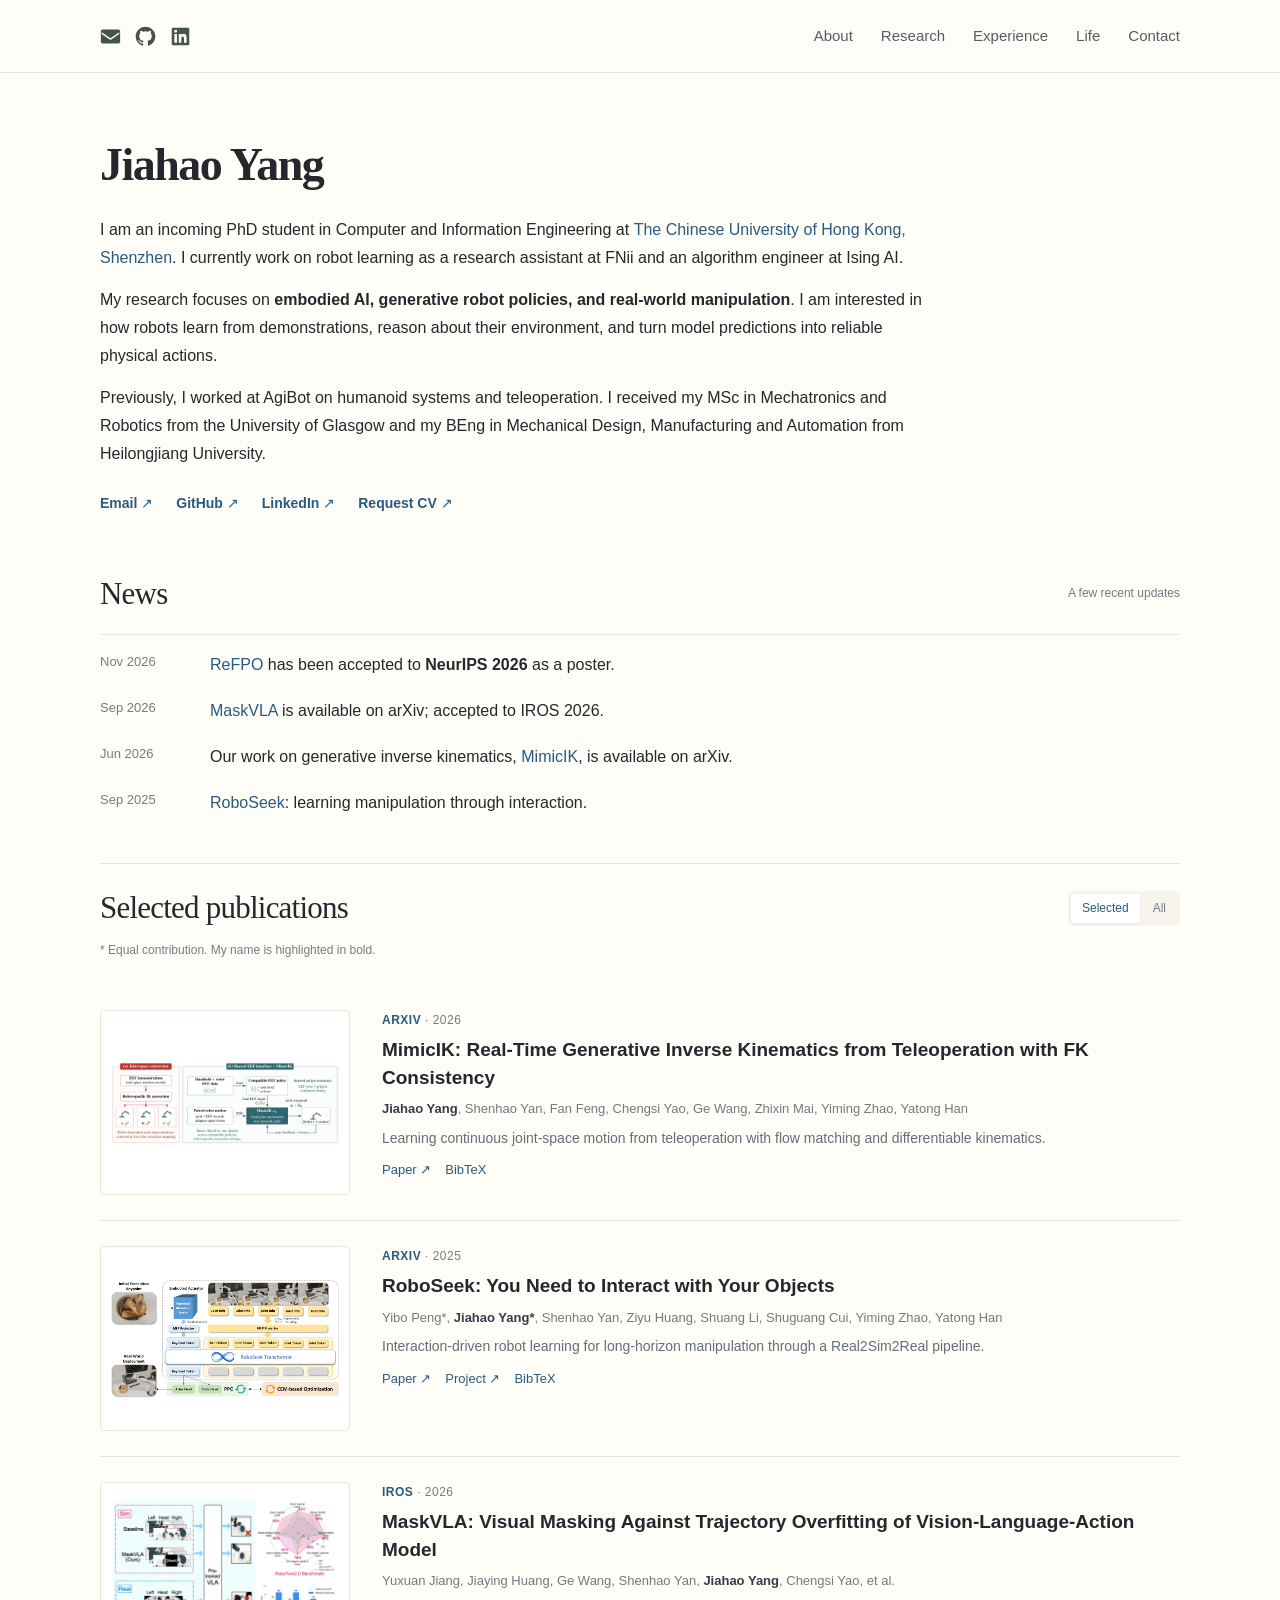
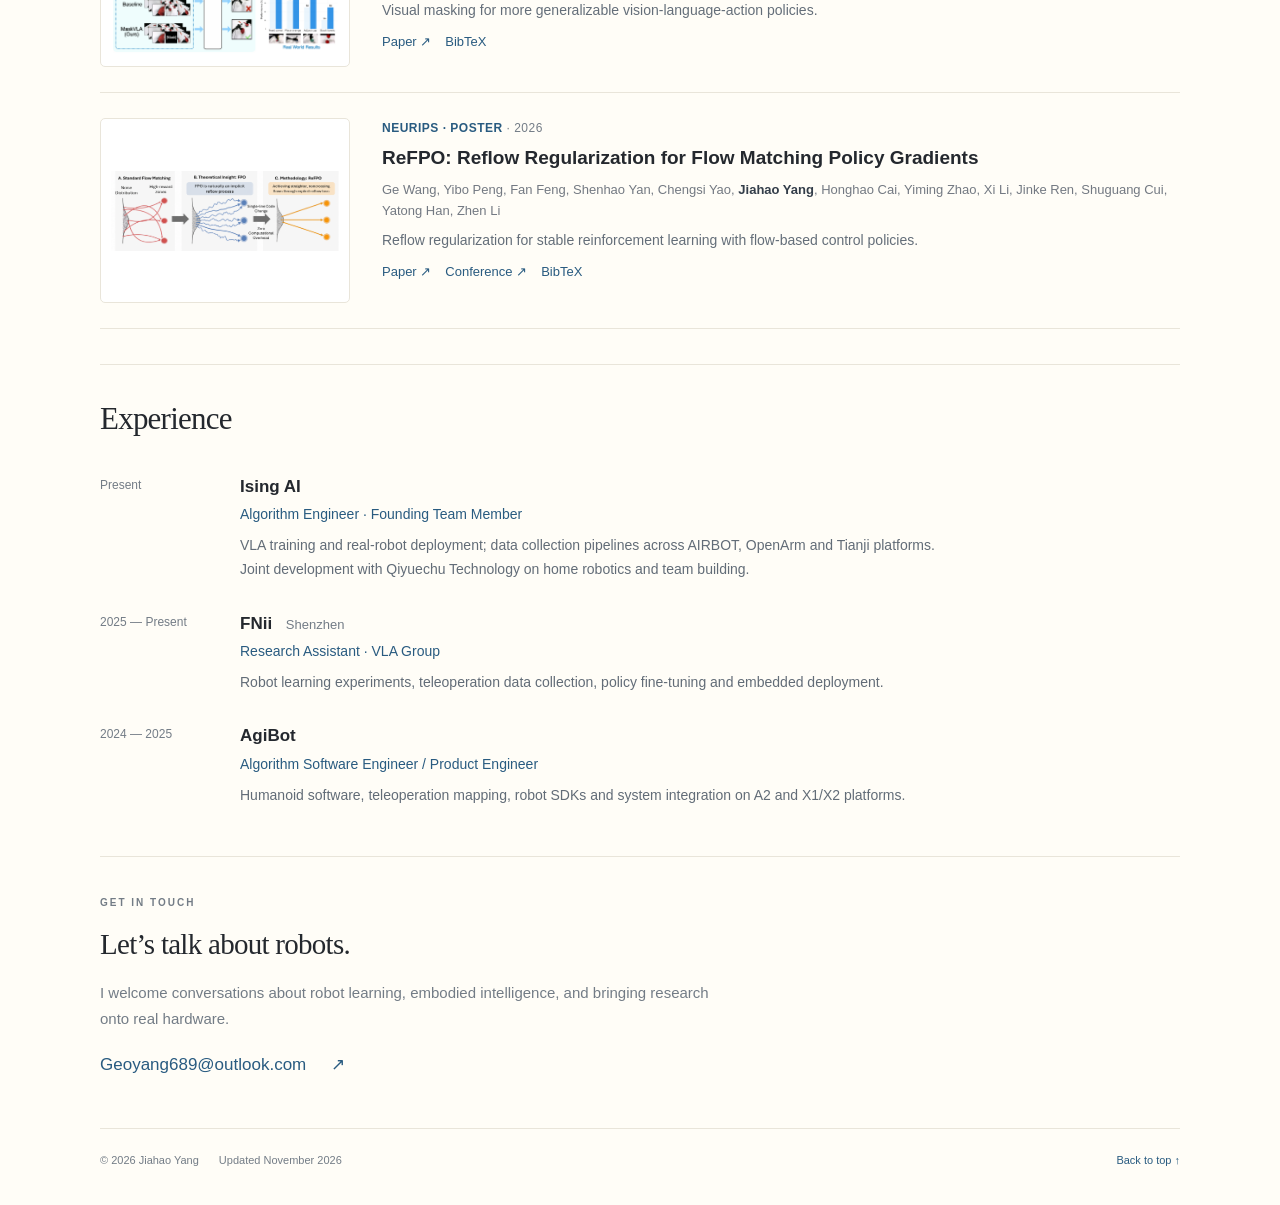
==== index.html @ 6543bcc8 "Use RiverBank brand mark as site favicon" ====
<!doctype html>
<html lang="en"><head><meta charset="utf-8"><meta name="viewport" content="width=device-width, initial-scale=1"><meta name="description" content="Jiahao Yang — robot learning, embodied AI, and real-world manipulation. Research, publications and engineering experience."><meta name="theme-color" content="#ffffff"><meta property="og:title" content="Jiahao Yang | Robot Learning & Embodied AI"><meta property="og:description" content="Research and engineering at the intersection of robot learning, embodied AI and real-world manipulation."><meta property="og:type" content="website"><meta property="og:url" content="https://redamancy918.github.io/"><title>Jiahao Yang | Robot Learning & Embodied AI</title><link rel="icon" href="assets/favicon.svg?v=riverbank" type="image/svg+xml"><link rel="stylesheet" href="style.css"><script src="site.js" defer></script></head>
<body data-style="classic"><a class="skip-link" href="#about">Skip to content</a>
<header class="topbar"><div class="topbar-inner"><div class="social-icons" aria-label="Social links"><a href="mailto:Geoyang689@outlook.com" aria-label="Email" title="Email"><svg viewBox="0 0 24 24" aria-hidden="true"><path d="M3 4h18a2 2 0 0 1 2 2v12a2 2 0 0 1-2 2H3a2 2 0 0 1-2-2V6a2 2 0 0 1 2-2zm9 10L2 7v2l10 7 10-7V7z"/></svg></a><a href="https://github.com/RedAmancy918" target="_blank" rel="noopener noreferrer" aria-label="GitHub" title="GitHub"><svg viewBox="0 0 24 24" aria-hidden="true"><path d="M12 .8a11.2 11.2 0 0 0-3.54 21.83c.56.1.77-.24.77-.54v-2.09c-3.13.68-3.79-1.33-3.79-1.33-.51-1.3-1.25-1.65-1.25-1.65-1.02-.7.08-.69.08-.69 1.13.08 1.73 1.16 1.73 1.16 1 1.72 2.63 1.22 3.27.93.1-.73.4-1.22.71-1.5-2.5-.28-5.12-1.25-5.12-5.57 0-1.23.44-2.24 1.16-3.03-.12-.28-.5-1.43.11-2.99 0 0 .95-.3 3.08 1.16a10.7 10.7 0 0 1 5.6 0c2.14-1.45 3.08-1.16 3.08-1.16.61 1.56.23 2.71.11 2.99.73.79 1.16 1.8 1.16 3.03 0 4.33-2.62 5.28-5.13 5.56.4.35.76 1.03.76 2.08v3.1c0 .3.2.65.77.54A11.2 11.2 0 0 0 12 .8z"/></svg></a><a href="https://www.linkedin.com/in/jiahao-yang-7270361b2/" target="_blank" rel="noopener noreferrer" aria-label="LinkedIn" title="LinkedIn"><svg viewBox="0 0 24 24" aria-hidden="true"><path d="M20.45 2H3.55A1.55 1.55 0 0 0 2 3.55v16.9A1.55 1.55 0 0 0 3.55 22h16.9A1.55 1.55 0 0 0 22 20.45V3.55A1.55 1.55 0 0 0 20.45 2zM8 19H5V9h3zM6.5 7.7A1.7 1.7 0 1 1 6.5 4.3a1.7 1.7 0 0 1 0 3.4zM19 19h-3v-5.1c0-1.5-.6-2-1.4-2-1.1 0-1.6.8-1.6 2V19h-3V9h2.9v1.4c.5-.9 1.4-1.6 2.8-1.6 2.2 0 3.3 1.4 3.3 4.1z"/></svg></a></div><nav aria-label="Main navigation"><a href="#about" data-i18n="about">About</a><a href="#publications" data-i18n="research">Research</a><a href="#experience" data-i18n="experience">Experience</a><a href="life.html" data-i18n="life">Life</a><a href="#contact" data-i18n="contact">Contact</a></nav></div></header>
<div class="site-layout"><aside class="identity"><img class="portrait" src="assets/portrait.svg" data-portrait alt=""><h2>Jiahao Yang</h2><p class="identity-role" data-i18n="role">Robot learning & embodied AI</p><div class="identity-links"><a href="mailto:Geoyang689@outlook.com">Email ↗</a><a href="https://github.com/RedAmancy918" target="_blank" rel="noopener noreferrer">GitHub ↗</a></div><p class="identity-location">Shenzhen, China</p></aside>
<main id="content">
<section id="about" class="hero"><div class="hero-copy"><p class="eyebrow" data-i18n="eyebrow">ROBOT LEARNING · EMBODIED AI</p><h1>Jiahao Yang</h1><h2 class="studio-title" data-i18n="studioTitle">Robot learning,<br>from data to deployment.</h2><div class="bio"><p data-i18n="bio1">I am an incoming PhD student in Computer and Information Engineering at <a href="https://www.cuhk.edu.cn/en" target="_blank" rel="noopener noreferrer">The Chinese University of Hong Kong, Shenzhen</a>. I currently work on robot learning as a research assistant at FNii and an algorithm engineer at Ising AI.</p><p data-i18n="bio2">My research focuses on <strong>embodied AI, generative robot policies, and real-world manipulation</strong>. I am interested in how robots learn from demonstrations, reason about their environment, and turn model predictions into reliable physical actions.</p><p data-i18n="bio3">Previously, I worked at AgiBot on humanoid systems and teleoperation. I received my MSc in Mechatronics and Robotics from the University of Glasgow and my BEng in Mechanical Design, Manufacturing and Automation from Heilongjiang University.</p></div><div class="socials"><a href="mailto:Geoyang689@outlook.com">Email ↗</a><a href="https://github.com/RedAmancy918" target="_blank" rel="noopener noreferrer">GitHub ↗</a><a href="https://www.linkedin.com/in/jiahao-yang-7270361b2/" target="_blank" rel="noopener noreferrer">LinkedIn ↗</a><a href="mailto:Geoyang689@outlook.com?subject=CV%20request" data-i18n="cv">Request CV ↗</a></div></div><div class="hero-visual"><img class="portrait" src="assets/portrait.svg" data-portrait alt=""><div class="robot-visual"><img src="assets/robot-platform.png" alt="Robot arm used in MimicIK research"><p>MimicIK <span>Real-world robot learning</span></p></div></div></section>
<section class="news-section" aria-labelledby="news-title"><div class="section-heading"><h2 id="news-title" data-i18n="news">News</h2><span class="section-note" data-i18n="latest">A few recent updates</span></div><ol class="news-list"><li><time datetime="2026-11-06">Nov 2026</time><span><a href="https://neurips.cc/virtual/2026/poster/152804" target="_blank" rel="noopener noreferrer">ReFPO</a> has been accepted to <strong>NeurIPS 2026</strong> as a poster.</span></li><li><time datetime="2026-09">Sep 2026</time><span data-i18n="news1"><a href="https://arxiv.org/abs/2609.23565" target="_blank" rel="noopener noreferrer">MaskVLA</a> is available on arXiv; accepted to IROS 2026.</span></li><li><time datetime="2026-06">Jun 2026</time><span data-i18n="news2">Our work on generative inverse kinematics, <a href="https://arxiv.org/abs/2606.15148" target="_blank" rel="noopener noreferrer">MimicIK</a>, is available on arXiv.</span></li><li><time datetime="2025-09">Sep 2025</time><span data-i18n="news3"><a href="https://russderrick.github.io/Roboseek/" target="_blank" rel="noopener noreferrer">RoboSeek</a>: learning manipulation through interaction.</span></li></ol></section>
<section id="publications"><div class="section-heading"><div><p class="eyebrow" data-i18n="researchLabel">RESEARCH</p><h2 data-i18n="publications">Selected publications</h2></div><div class="publication-filter" role="group" aria-label="Publication filter"><button type="button" data-filter="selected" aria-pressed="true" data-i18n="selected">Selected</button><button type="button" data-filter="all" aria-pressed="false" data-i18n="all">All</button></div></div><p class="contribution-note" data-i18n="contribution">* Equal contribution. My name is highlighted in bold.</p><div class="papers"><article class="paper" data-selected="true" >
 <div class="paper-media"><img src="assets/mimicik.png" alt="mimicik research overview" loading="lazy"></div><div class="paper-body"><p class="venue">arXiv <span>· 2026</span></p><h3><a href="https://arxiv.org/abs/2606.15148" target="_blank" rel="noopener noreferrer">MimicIK: Real-Time Generative Inverse Kinematics from Teleoperation with FK Consistency</a></h3><p class="authors"><strong>Jiahao Yang</strong>, Shenhao Yan, Fan Feng, Chengsi Yao, Ge Wang, Zhixin Mai, Yiming Zhao, Yatong Han</p><p class="paper-summary">Learning continuous joint-space motion from teleoperation with flow matching and differentiable kinematics.</p><div class="paper-links"><a href="https://arxiv.org/abs/2606.15148" target="_blank" rel="noopener noreferrer" data-i18n="paper">Paper ↗</a><button type="button" data-bib="mimicik">BibTeX</button></div></div></article><article class="paper" data-selected="true" >
 <div class="paper-media"><img src="assets/roboseek.jpg" alt="roboseek research overview" loading="lazy"></div><div class="paper-body"><p class="venue">arXiv <span>· 2025</span></p><h3><a href="https://arxiv.org/abs/2509.17783" target="_blank" rel="noopener noreferrer">RoboSeek: You Need to Interact with Your Objects</a></h3><p class="authors">Yibo Peng*, <strong>Jiahao Yang*</strong>, Shenhao Yan, Ziyu Huang, Shuang Li, Shuguang Cui, Yiming Zhao, Yatong Han</p><p class="paper-summary">Interaction-driven robot learning for long-horizon manipulation through a Real2Sim2Real pipeline.</p><div class="paper-links"><a href="https://arxiv.org/abs/2509.17783" target="_blank" rel="noopener noreferrer" data-i18n="paper">Paper ↗</a><a href="https://russderrick.github.io/Roboseek/" target="_blank" rel="noopener noreferrer" data-i18n="project">Project ↗</a><button type="button" data-bib="roboseek">BibTeX</button></div></div></article><article class="paper" data-selected="true" >
 <div class="paper-media"><img src="assets/maskvla.png" alt="maskvla research overview" loading="lazy"></div><div class="paper-body"><p class="venue">IROS <span>· 2026</span></p><h3><a href="https://arxiv.org/abs/2609.23565" target="_blank" rel="noopener noreferrer">MaskVLA: Visual Masking Against Trajectory Overfitting of Vision-Language-Action Model</a></h3><p class="authors">Yuxuan Jiang, Jiaying Huang, Ge Wang, Shenhao Yan, <strong>Jiahao Yang</strong>, Chengsi Yao, et al.</p><p class="paper-summary">Visual masking for more generalizable vision-language-action policies.</p><div class="paper-links"><a href="https://arxiv.org/abs/2609.23565" target="_blank" rel="noopener noreferrer" data-i18n="paper">Paper ↗</a><button type="button" data-bib="maskvla">BibTeX</button></div></div></article><article class="paper" data-selected="true" >
 <div class="paper-media"><img src="assets/refpo.png" alt="refpo research overview" loading="lazy"></div><div class="paper-body"><p class="venue">NeurIPS · Poster <span>· 2026</span></p><h3><a href="https://arxiv.org/abs/2606.21086" target="_blank" rel="noopener noreferrer">ReFPO: Reflow Regularization for Flow Matching Policy Gradients</a></h3><p class="authors">Ge Wang, Yibo Peng, Fan Feng, Shenhao Yan, Chengsi Yao, <strong>Jiahao Yang</strong>, Honghao Cai, Yiming Zhao, Xi Li, Jinke Ren, Shuguang Cui, Yatong Han, Zhen Li</p><p class="paper-summary">Reflow regularization for stable reinforcement learning with flow-based control policies.</p><div class="paper-links"><a href="https://arxiv.org/abs/2606.21086" target="_blank" rel="noopener noreferrer" data-i18n="paper">Paper ↗</a><a href="https://neurips.cc/virtual/2026/poster/152804" target="_blank" rel="noopener noreferrer" data-i18n="conference">Conference ↗</a><button type="button" data-bib="refpo">BibTeX</button></div></div></article><article class="paper" data-selected="false" hidden>
 <div class="paper-media paper-type"><span>ASYNC</span><small>2026</small></div><div class="paper-body"><p class="venue">arXiv <span>· 2026</span></p><h3><a href="https://arxiv.org/abs/2606.15285" target="_blank" rel="noopener noreferrer">Acting While Understanding: Asynchronous Semantic-Action Decoupling for Real-Time Vision-Language-Action Models</a></h3><p class="authors">Shenhao Yan, Ge Wang, Qi Liu, Weilin Meng, <strong>Jiahao Yang</strong>, et al.</p><div class="paper-links"><a href="https://arxiv.org/abs/2606.15285" target="_blank" rel="noopener noreferrer" data-i18n="paper">Paper ↗</a><button type="button" data-bib="async">BibTeX</button></div></div></article><article class="paper" data-selected="false" hidden>
 <div class="paper-media paper-type"><span>ELASTIC</span><small>2026</small></div><div class="paper-body"><p class="venue">arXiv <span>· 2026</span></p><h3><a href="https://arxiv.org/abs/2606.14375" target="_blank" rel="noopener noreferrer">Elastic Queries Reinforcement Learning: Self-Aware Policy Execution for VLA Models</a></h3><p class="authors">Ge Wang, Xinyu Tan, Xiang Li, Man Luo, Chengsi Yao, Shenhao Yan, <strong>Jiahao Yang</strong>, et al.</p><div class="paper-links"><a href="https://arxiv.org/abs/2606.14375" target="_blank" rel="noopener noreferrer" data-i18n="paper">Paper ↗</a><button type="button" data-bib="elastic">BibTeX</button></div></div></article><article class="paper" data-selected="false" hidden>
 <div class="paper-media paper-type"><span>KOOPMAN</span><small>2026</small></div><div class="paper-body"><p class="venue">arXiv <span>· 2026</span></p><h3><a href="https://arxiv.org/abs/2603.13781" target="_blank" rel="noopener noreferrer">KoopmanFlow: Spectrally Decoupled Generative Control Policy via Koopman Structural Bias</a></h3><p class="authors">Chengsi Yao, Ge Wang, Kai Kang, Shenhao Yan, <strong>Jiahao Yang</strong>, et al.</p><div class="paper-links"><a href="https://arxiv.org/abs/2603.13781" target="_blank" rel="noopener noreferrer" data-i18n="paper">Paper ↗</a><button type="button" data-bib="koopman">BibTeX</button></div></div></article><article class="paper" data-selected="false" hidden>
 <div class="paper-media paper-type"><span>SVLL</span><small>2026</small></div><div class="paper-body"><p class="venue">arXiv <span>· 2026</span></p><h3><a href="https://arxiv.org/abs/2603.11563" target="_blank" rel="noopener noreferrer">SVLL: Staged Vision-Language Learning for Physically Grounded Embodied Task Planning</a></h3><p class="authors">Yuyuan Yang, Junkun Hong, Hongrong Wang, Honghao Cai, Xunpeng Ren, Ge Wang, Mingcong Lei, Shenhao Yan, <strong>Jiahao Yang</strong>, et al.</p><div class="paper-links"><a href="https://arxiv.org/abs/2603.11563" target="_blank" rel="noopener noreferrer" data-i18n="paper">Paper ↗</a><button type="button" data-bib="svll">BibTeX</button></div></div></article></div></section>
<section id="experience"><div class="section-heading"><div><p class="eyebrow" data-i18n="experienceLabel">RESEARCH & ENGINEERING</p><h2 data-i18n="experience">Experience</h2></div></div><div class="experience-list"><article><div class="job-time" data-i18n="current">Present</div><div><h3>Ising AI</h3><p class="job-role" data-i18n="isingRole">Algorithm Engineer · Founding Team Member</p><p data-i18n="isingDesc">VLA training and real-robot deployment; data collection pipelines across AIRBOT, OpenArm and Tianji platforms. Joint development with Qiyuechu Technology on home robotics and team building.</p></div></article><article><div class="job-time">2025 — <span data-i18n="present">Present</span></div><div><h3>FNii <span>Shenzhen</span></h3><p class="job-role" data-i18n="fniiRole">Research Assistant · VLA Group</p><p data-i18n="fniiDesc">Robot learning experiments, teleoperation data collection, policy fine-tuning and embedded deployment.</p></div></article><article><div class="job-time">2024 — 2025</div><div><h3>AgiBot</h3><p class="job-role" data-i18n="agibotRole">Algorithm Software Engineer / Product Engineer</p><p data-i18n="agibotDesc">Humanoid software, teleoperation mapping, robot SDKs and system integration on A2 and X1/X2 platforms.</p></div></article></div></section>
<!-- Education temporarily hidden; remove this comment wrapper to restore.
<section id="education"><div class="section-heading"><h2 data-i18n="education">Education</h2></div><div class="education-list"><div><span class="edu-date" data-i18n="incoming">Incoming · Spring intake</span><h3 data-i18n="cuhk">The Chinese University of Hong Kong, Shenzhen</h3><p data-i18n="phd">PhD in Computer and Information Engineering</p></div><div><span class="edu-date">2022 — 2024</span><h3 data-i18n="glasgow">University of Glasgow</h3><p data-i18n="msc">MSc in Mechatronics and Robotics</p></div><div><span class="edu-date">2016 — 2020</span><h3 data-i18n="hlju">Heilongjiang University</h3><p data-i18n="beng">BEng in Mechanical Design, Manufacturing and Automation</p></div></div></section>
-->
<section id="contact" class="contact-section"><p class="eyebrow" data-i18n="getInTouch">GET IN TOUCH</p><h2 data-i18n="contactTitle">Let’s talk about robots.</h2><p data-i18n="contactText">I welcome conversations about robot learning, embodied intelligence, and bringing research onto real hardware.</p><a class="email-link" href="mailto:Geoyang689@outlook.com">Geoyang689@outlook.com <span aria-hidden="true">↗</span></a></section>
<footer><span>© 2026 Jiahao Yang</span><span data-i18n="updated">Updated November 2026</span><a href="#about" data-i18n="backTop">Back to top ↑</a></footer></main></div>
<dialog id="bib-dialog" aria-labelledby="bib-title"><div class="dialog-head"><h2 id="bib-title">BibTeX</h2><button type="button" id="close-bib" aria-label="Close citation">×</button></div><pre id="bib-content" tabindex="0"></pre><div class="dialog-footer"><span id="copy-status" aria-live="polite"></span><button type="button" id="copy-bib" data-i18n="copy">Copy citation</button></div></dialog>
</body></html>
---- style.css ----
:root{--ink:#24282e;--muted:#737c86;--accent:#295b80;--line:#e6e9ec;--surface:#f6f8fa;--body:#fff;--max:1000px}*{box-sizing:border-box}html{scroll-behavior:smooth;scroll-padding-top:90px}body{margin:0;color:var(--ink);background:var(--body);font-family:-apple-system,BlinkMacSystemFont,"Segoe UI",Arial,"PingFang SC","Microsoft YaHei",sans-serif;font-size:15px;line-height:1.75}a{color:var(--accent);text-decoration:none}a:hover{text-decoration:underline;text-underline-offset:4px}a:focus-visible,button:focus-visible{outline:3px solid #8badc7;outline-offset:5px}button{font:inherit;cursor:pointer}img{display:block;max-width:100%}strong{font-weight:650}h1,h2,h3,p{margin:0}h1,h2{font-family:Georgia,"Times New Roman","Songti SC",serif;font-weight:500;letter-spacing:-.025em}h3{font-size:17px;line-height:1.45;font-weight:620}section{scroll-margin-top:85px}.skip-link{position:absolute;top:-60px;left:15px;background:#fff;padding:10px;z-index:10}.skip-link:focus{top:10px}.topbar{border-bottom:1px solid var(--line);background:rgba(255,255,255,.97);position:sticky;top:0;z-index:5}.topbar-inner{max-width:var(--max);margin:auto;min-height:72px;display:flex;align-items:center;gap:28px}.wordmark{font-family:Georgia,serif;font-size:24px;color:var(--ink);letter-spacing:-1px}.wordmark span{font-family:inherit;font-size:14px;letter-spacing:0;margin-left:15px;color:var(--muted)}nav{display:flex;gap:28px;margin-left:auto;font-size:14px}nav a{color:#545d67}.language{color:var(--ink);background:none;border:1px solid var(--line);border-radius:5px;padding:4px 9px;font-size:12px;min-width:42px}.site-layout{max-width:var(--max);margin:auto}.identity{display:none}main{min-width:0}.hero{display:grid;grid-template-columns:1fr 190px;gap:60px;align-items:center;padding:64px 0 44px}.hero-copy>.eyebrow{display:none}.eyebrow{font-family:inherit;font-size:10px;font-weight:650;letter-spacing:2px;color:var(--muted);line-height:1.6;margin-bottom:8px}h1{font-size:44px;line-height:1.2;margin-bottom:24px;font-weight:650;letter-spacing:-1.5px}.nickname{font-size:.72em;color:#697482;font-weight:400}.chinese-name{display:block;font-family:inherit;font-size:18px;color:var(--muted);letter-spacing:3px;margin-top:8px;font-weight:400}.bio p{margin-top:14px}.bio p:first-child{margin-top:0}.bio a{font-weight:500}.portrait{width:190px;aspect-ratio:4/5;object-fit:cover;object-position:50% 32%;border-radius:8px;background:var(--surface)}.hero-visual{align-self:start;margin-top:78px}.robot-visual,.studio-title{display:none}.socials{display:flex;gap:23px;margin-top:23px;font-size:13px;font-weight:550;flex-wrap:wrap}.section-heading{display:flex;align-items:center;justify-content:space-between;margin-bottom:20px;gap:16px}.section-heading h2{font-size:29px;line-height:1.3}.section-heading .eyebrow{display:none}.section-note{font-size:12px;color:var(--muted)}.news-section{padding:14px 0 37px}.news-list{padding:0;margin:0;list-style:none;border-top:1px solid var(--line)}.news-list li{display:grid;grid-template-columns:95px 1fr;gap:15px;padding:9px 0}.news-list li:first-child{padding-top:16px}.news-list time{color:var(--muted);font-size:13px;font-variant-numeric:tabular-nums}#publications{padding:24px 0 35px;border-top:1px solid var(--line)}.publication-filter{display:flex;gap:2px;padding:3px;background:var(--surface);border-radius:5px;flex-shrink:0}.publication-filter button{border:0;background:transparent;color:var(--muted);font-size:12px;padding:4px 11px;border-radius:3px}.publication-filter button[aria-pressed=true]{background:white;color:var(--accent);box-shadow:0 1px 4px #0000000d}.contribution-note{color:var(--muted);font-size:12px;margin-top:-8px;margin-bottom:24px}.paper{display:grid;grid-template-columns:185px 1fr;gap:27px;padding:21px 0;border-bottom:1px solid var(--line)}.paper:first-child{padding-top:0}.paper:last-child{border-bottom:0}.paper-media{height:135px;background:var(--surface);border:1px solid #f0f1f3;display:flex;align-items:center;justify-content:center;border-radius:5px;padding:8px;overflow:hidden}.paper-media img{width:100%;height:100%;object-fit:contain}.paper-type{flex-direction:column;font-family:Georgia,serif;color:var(--muted);gap:8px}.paper-type span{font-size:23px}.paper-type small{font:12px inherit}.venue{font-size:11px;font-weight:700;letter-spacing:.5px;text-transform:uppercase;color:var(--accent);margin-bottom:5px}.venue span{font-weight:400;color:var(--muted)}.paper h3 a{color:var(--ink)}.authors{color:#737982;font-size:12px;line-height:1.65;margin-top:7px}.authors strong{color:#333d49}.paper-summary{font-size:13px;line-height:1.6;color:#646e79;margin-top:7px}.paper-links{display:flex;gap:14px;margin-top:10px;font-size:12px;align-items:center}.paper-links button{border:0;background:none;color:var(--accent);padding:0;font-size:12px}.paper-links button:hover{text-decoration:underline}.paper[hidden]{display:none!important}#experience,#education{padding:34px 0;border-top:1px solid var(--line)}.experience-list article{display:grid;grid-template-columns:120px 1fr;gap:20px;padding:15px 0}.job-time,.edu-date{color:var(--muted);font-size:12px}.experience-list h3 span{color:var(--muted);font-weight:400;font-size:13px;margin-left:9px}.job-role{color:var(--accent);font-size:13px;margin:3px 0 6px}.experience-list article div>p:last-child{font-size:13px;color:#626c77;max-width:700px}.education-list{display:grid;gap:20px}.education-list h3{font-size:15px;font-weight:550}.education-list p{color:var(--muted);font-size:13px}.edu-date{float:right;margin-left:20px}.contact-section{padding:38px 0 48px;border-top:1px solid var(--line)}.contact-section h2{font-size:29px;margin-bottom:10px}.contact-section p:not(.eyebrow){color:var(--muted);font-size:14px;max-width:640px}.email-link{display:inline-block;margin-top:18px;font-size:17px}.email-link span{margin-left:20px}footer{padding:22px 0 35px;border-top:1px solid var(--line);font-size:11px;color:var(--muted);display:flex;gap:20px}footer a{margin-left:auto}dialog{border:1px solid var(--line);border-radius:12px;padding:25px;width:min(650px,calc(100vw - 30px));box-shadow:0 24px 80px #0003;color:var(--ink)}dialog::backdrop{background:#18293a77;backdrop-filter:blur(3px)}.dialog-head{display:flex;align-items:center;justify-content:space-between}.dialog-head h2{font-size:24px}.dialog-head button{background:none;border:0;font-size:27px;color:var(--muted)}pre{font:12px/1.7 ui-monospace,SFMono-Regular,Consolas,monospace;white-space:pre-wrap;overflow-wrap:anywhere;background:var(--surface);padding:18px;border-radius:6px;max-height:55vh;overflow:auto}.dialog-footer{display:flex;align-items:center;justify-content:space-between;gap:15px;font-size:12px}.dialog-footer button{background:var(--accent);color:white;border:0;padding:8px 14px;border-radius:5px}
/* B: a project-forward research studio. */
body[data-style=studio]{--accent:#ad4f34;--ink:#292822;--muted:#85827a;--line:#e3e1da;--surface:#f3f2ec;--body:#fcfbf7;--max:1120px}.studio-title{font-family:Georgia,serif}body[data-style=studio] .topbar{background:rgba(252,251,247,.96)}body[data-style=studio] .wordmark{font-family:inherit;font-weight:750;font-size:22px}body[data-style=studio] .hero{grid-template-columns:1.08fr .92fr;gap:45px;padding:76px 0 60px}body[data-style=studio] .hero-copy>.eyebrow{display:block;color:var(--accent);letter-spacing:2px}body[data-style=studio] h1{font-family:inherit;font-size:18px;font-weight:600;line-height:1.5;letter-spacing:0;margin:0 0 18px}body[data-style=studio] .chinese-name{display:inline;font-family:inherit;font-size:14px;font-weight:400;letter-spacing:0;margin-left:12px}body[data-style=studio] .nickname{font-size:1em}body[data-style=studio] .studio-title{display:block;font-size:50px;line-height:1.1;letter-spacing:-2px;margin-bottom:26px}body[data-style=studio] .bio{font-size:14px}body[data-style=studio] .hero-visual{margin:25px 0 0;align-self:center}body[data-style=studio] .hero-visual>.portrait{display:none}body[data-style=studio] .robot-visual{display:block}body[data-style=studio] .robot-visual>img{width:100%;mix-blend-mode:multiply}body[data-style=studio] .robot-visual>p{padding:18px 0;border-top:1px solid var(--line);font-size:13px;font-weight:650}body[data-style=studio] .robot-visual span{color:var(--muted);font-size:11px;font-weight:400;float:right}body[data-style=studio] .section-heading .eyebrow{display:block}body[data-style=studio] .section-heading h2{font-size:35px}body[data-style=studio] .news-section{padding:22px 0 45px}body[data-style=studio] .papers{display:grid;grid-template-columns:1fr 1fr;gap:32px}body[data-style=studio] .paper{display:block;border:0;padding:0 0 12px}body[data-style=studio] .paper-media{height:200px;padding:18px;border:0;border-radius:0;margin-bottom:20px;background:white}body[data-style=studio] .paper h3{font-size:19px}body[data-style=studio] .paper-summary{font-size:14px}body[data-style=studio] #publications{padding-bottom:55px}body[data-style=studio] .contact-section h2{font-size:42px}body[data-style=studio] .contact-section{padding:48px 0}body[data-style=studio] .socials{gap:22px}body[data-style=studio] .education-list{grid-template-columns:repeat(3,1fr);gap:25px}body[data-style=studio] .edu-date{float:none;display:block;margin:0 0 9px}
/* C: a compact academic sidebar. */
body[data-style=sidebar]{--accent:#386d9c;--max:1100px;--body:#fdfdfd}body[data-style=sidebar] .site-layout{display:grid;grid-template-columns:215px minmax(0,1fr);gap:70px}body[data-style=sidebar] .identity{display:block;position:sticky;top:115px;align-self:start;padding-top:45px}body[data-style=sidebar] .identity>.portrait{width:146px;height:146px;border-radius:50%;object-position:50% 23%;margin-bottom:24px}body[data-style=sidebar] .identity h2{font:650 26px/1.3 Georgia,serif}body[data-style=sidebar] .identity>p{font-size:13px;color:var(--muted);margin-top:7px}body[data-style=sidebar] .identity .identity-role{margin-top:17px;max-width:180px}body[data-style=sidebar] .identity-links{display:flex;gap:18px;margin-top:20px;font-size:12px}body[data-style=sidebar] .identity-location{margin-top:20px;font-size:11px}body[data-style=sidebar] .hero{display:block;padding-top:48px;padding-bottom:31px}body[data-style=sidebar] .hero-visual,body[data-style=sidebar] .socials{display:none}body[data-style=sidebar] h1{font-size:34px}body[data-style=sidebar] .chinese-name{display:none}body[data-style=sidebar] .paper{grid-template-columns:145px 1fr;gap:22px}body[data-style=sidebar] .paper-media{height:118px}body[data-style=sidebar] .section-heading h2{font-family:inherit;font-weight:600;font-size:23px;letter-spacing:-.5px}body[data-style=sidebar] .paper h3{font-size:16px}body[data-style=sidebar] .section-note{display:none}body[data-style=sidebar] .experience-list article{grid-template-columns:98px 1fr;gap:15px}
@media(min-width:1500px){body[data-style=studio]{--max:1200px}}
@media(max-width:1200px){.topbar-inner,.site-layout{margin-left:32px;margin-right:32px}body[data-style=sidebar] .site-layout{gap:40px}}
@media(max-width:800px){.topbar-inner,.site-layout{margin-left:24px;margin-right:24px}.hero{gap:28px;grid-template-columns:1fr 150px;padding-top:40px}.portrait{width:150px}.hero-visual{margin-top:75px}.bio{font-size:14px}.wordmark span{display:none}nav{gap:20px}h1{font-size:36px}.paper{grid-template-columns:155px 1fr;gap:20px}.paper-media{height:125px}body[data-style=studio] .hero{gap:24px;padding-top:45px}body[data-style=studio] .studio-title{font-size:38px}body[data-style=sidebar] .site-layout{grid-template-columns:165px minmax(0,1fr);gap:28px}body[data-style=sidebar] .identity>.portrait{width:125px;height:125px}body[data-style=sidebar] .identity h2{font-size:22px}body[data-style=sidebar] .paper{grid-template-columns:1fr}body[data-style=sidebar] .paper-media{height:170px}.experience-list article{grid-template-columns:100px 1fr}}
@media(max-width:600px){body{font-size:14px}.topbar-inner,.site-layout{margin-left:20px;margin-right:20px}.topbar-inner{min-height:62px;gap:14px}.wordmark{font-size:22px}nav{gap:15px;font-size:12px}.language{padding:3px 6px;min-width:36px}nav a:last-child{display:none}.hero{display:flex;flex-direction:column-reverse;align-items:start;gap:24px;padding:34px 0}.hero-visual{margin-top:0}.hero-visual>.portrait{width:100px;height:100px;border-radius:50%;object-position:center 22%}h1{font-size:35px;margin-bottom:20px}.chinese-name{font-size:15px;margin-top:7px}.bio{font-size:14px}.socials{gap:19px;font-size:12px;margin-top:21px}.section-heading{align-items:center}.section-heading h2{font-size:26px}.section-note{display:none}.news-list li{grid-template-columns:73px 1fr;gap:10px;font-size:13px}.news-list time{font-size:11px}.news-section{padding-top:8px}.paper,body[data-style=sidebar] .paper{grid-template-columns:1fr;gap:16px;padding:25px 0}.paper-media{height:190px;padding:16px}.paper h3{font-size:17px}.authors{font-size:12px}.paper-summary{font-size:13px}.contribution-note{font-size:11px}.experience-list article,body[data-style=sidebar] .experience-list article{grid-template-columns:1fr;gap:4px;padding:17px 0}.job-time{font-size:11px}.experience-list h3{font-size:17px}.edu-date{float:none;display:block;margin:0 0 3px}.education-list{gap:23px}.contact-section h2{font-size:27px}.contact-section p:not(.eyebrow){font-size:13px}.email-link{font-size:15px}footer{flex-wrap:wrap;gap:8px 17px;font-size:10px}footer a{margin-left:0}body[data-style=studio] .hero{display:flex;padding:30px 0 38px;gap:20px}body[data-style=studio] .hero-visual{margin:0;align-self:stretch}body[data-style=studio] .robot-visual>img{max-height:240px;width:100%;object-fit:contain}body[data-style=studio] .robot-visual>p{display:none}body[data-style=studio] .studio-title{font-size:37px}body[data-style=studio] .papers{grid-template-columns:1fr;gap:10px}body[data-style=studio] .paper{padding-top:0}body[data-style=studio] .section-heading h2{font-size:28px}body[data-style=studio] .education-list{grid-template-columns:1fr}body[data-style=studio] .contact-section h2{font-size:34px}body[data-style=sidebar] .site-layout{display:block}body[data-style=sidebar] .identity{display:none}body[data-style=sidebar] .hero{padding-top:35px}body[data-style=sidebar] .hero-visual,body[data-style=sidebar] .socials{display:block}body[data-style=sidebar] .socials{display:flex}body[data-style=sidebar] h1{font-size:32px}.publication-filter button{padding:4px 9px}}
@media(prefers-reduced-motion:reduce){html{scroll-behavior:auto}}

@media(max-width:600px){body[data-style=sidebar] .hero{display:flex}}

.social-icons{display:flex;align-items:center;gap:14px;flex-shrink:0}.social-icons a{display:flex;color:#45534c}.social-icons svg{width:21px;height:21px;fill:currentColor}.social-icons a:hover{color:var(--accent)}@media(max-width:600px){.topbar-inner{gap:10px}.social-icons{gap:10px}.social-icons svg{width:18px;height:18px}nav{gap:12px;font-size:11px}}

/* Classic: warmer paper, larger type and research figures. */
body[data-style=classic]{--body:#fffdf7;--surface:#f7f4eb;--line:#e9e5da;--max:1080px;font-size:16px}
body[data-style=classic] .topbar{background:rgba(255,253,247,.97)}
body[data-style=classic] nav{font-size:15px}
body[data-style=classic] h1{font-size:46px}
body[data-style=classic] .bio{font-size:16px}
body[data-style=classic] .socials{font-size:14px}
body[data-style=classic] .section-heading h2{font-size:31px}
body[data-style=classic] .paper{grid-template-columns:250px minmax(0,1fr);gap:32px;padding:25px 0}
body[data-style=classic] .paper-media{height:185px;padding:10px;background:#fff;border-color:var(--line)}
body[data-style=classic] .paper h3{font-size:19px}
body[data-style=classic] .authors{font-size:13px}
body[data-style=classic] .paper-summary{font-size:14px}
body[data-style=classic] .paper-links,body[data-style=classic] .paper-links button{font-size:13px}
body[data-style=classic] .venue{font-size:12px}
body[data-style=classic] .job-role,body[data-style=classic] .experience-list article div>p:last-child{font-size:14px}
body[data-style=classic] .contact-section p:not(.eyebrow){font-size:15px}
body[data-style=classic] .portrait[src$="portrait.svg"]{visibility:hidden}
body[data-style=classic] .moment-text{font-size:16px}
@media(max-width:800px){
  body[data-style=classic] .paper{grid-template-columns:205px minmax(0,1fr);gap:24px}
  body[data-style=classic] .paper-media{height:165px}
  body[data-style=classic] nav{font-size:13px}
  body[data-style=classic] h1{font-size:39px}
}
@media(max-width:600px){
  body[data-style=classic]{font-size:15px}
  body[data-style=classic] nav{font-size:12px}
  body[data-style=classic] h1{font-size:37px}
  body[data-style=classic] .bio{font-size:15px}
  body[data-style=classic] .socials{font-size:13px}
  body[data-style=classic] .section-heading h2{font-size:28px}
  body[data-style=classic] .paper{grid-template-columns:1fr;gap:18px}
  body[data-style=classic] .paper-media{height:235px;padding:14px}
  body[data-style=classic] .paper h3{font-size:18px}
  body[data-style=classic] .authors{font-size:12px}
  body[data-style=classic] .moment-text{font-size:15px}
}
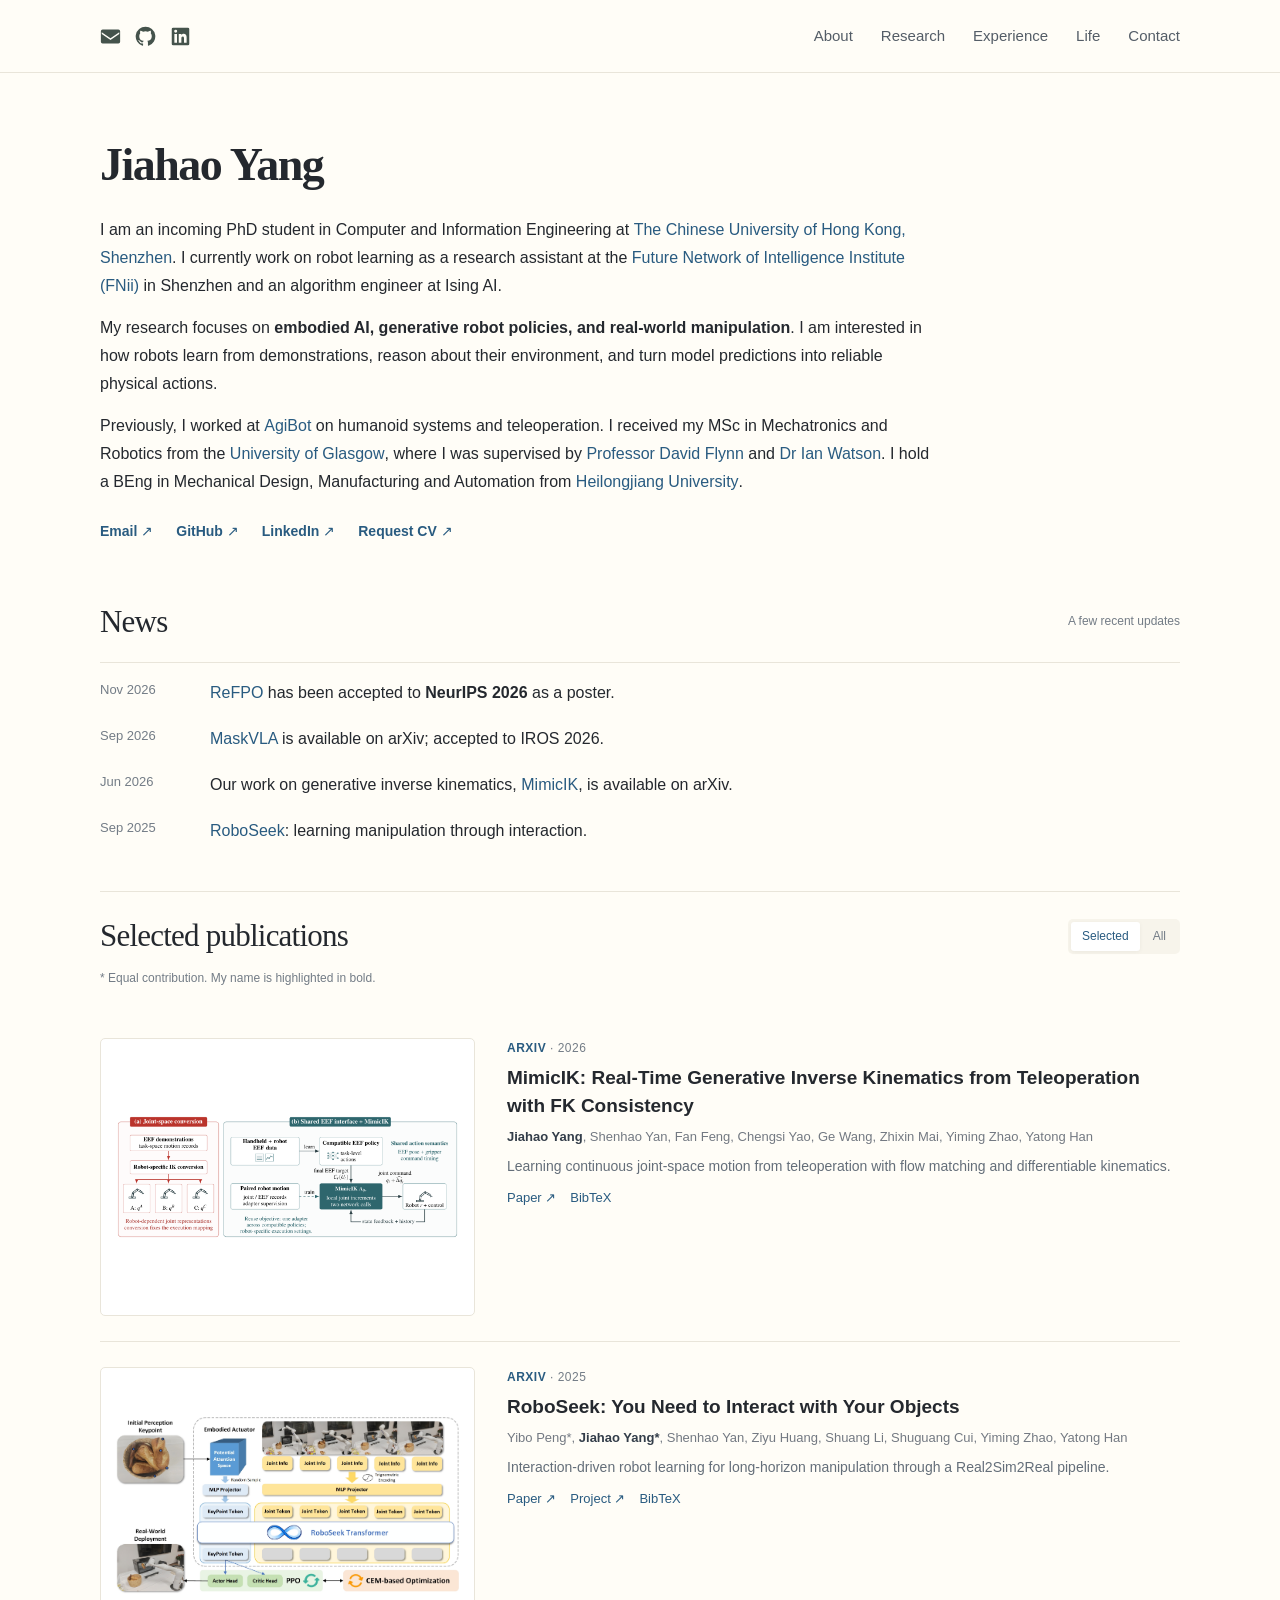
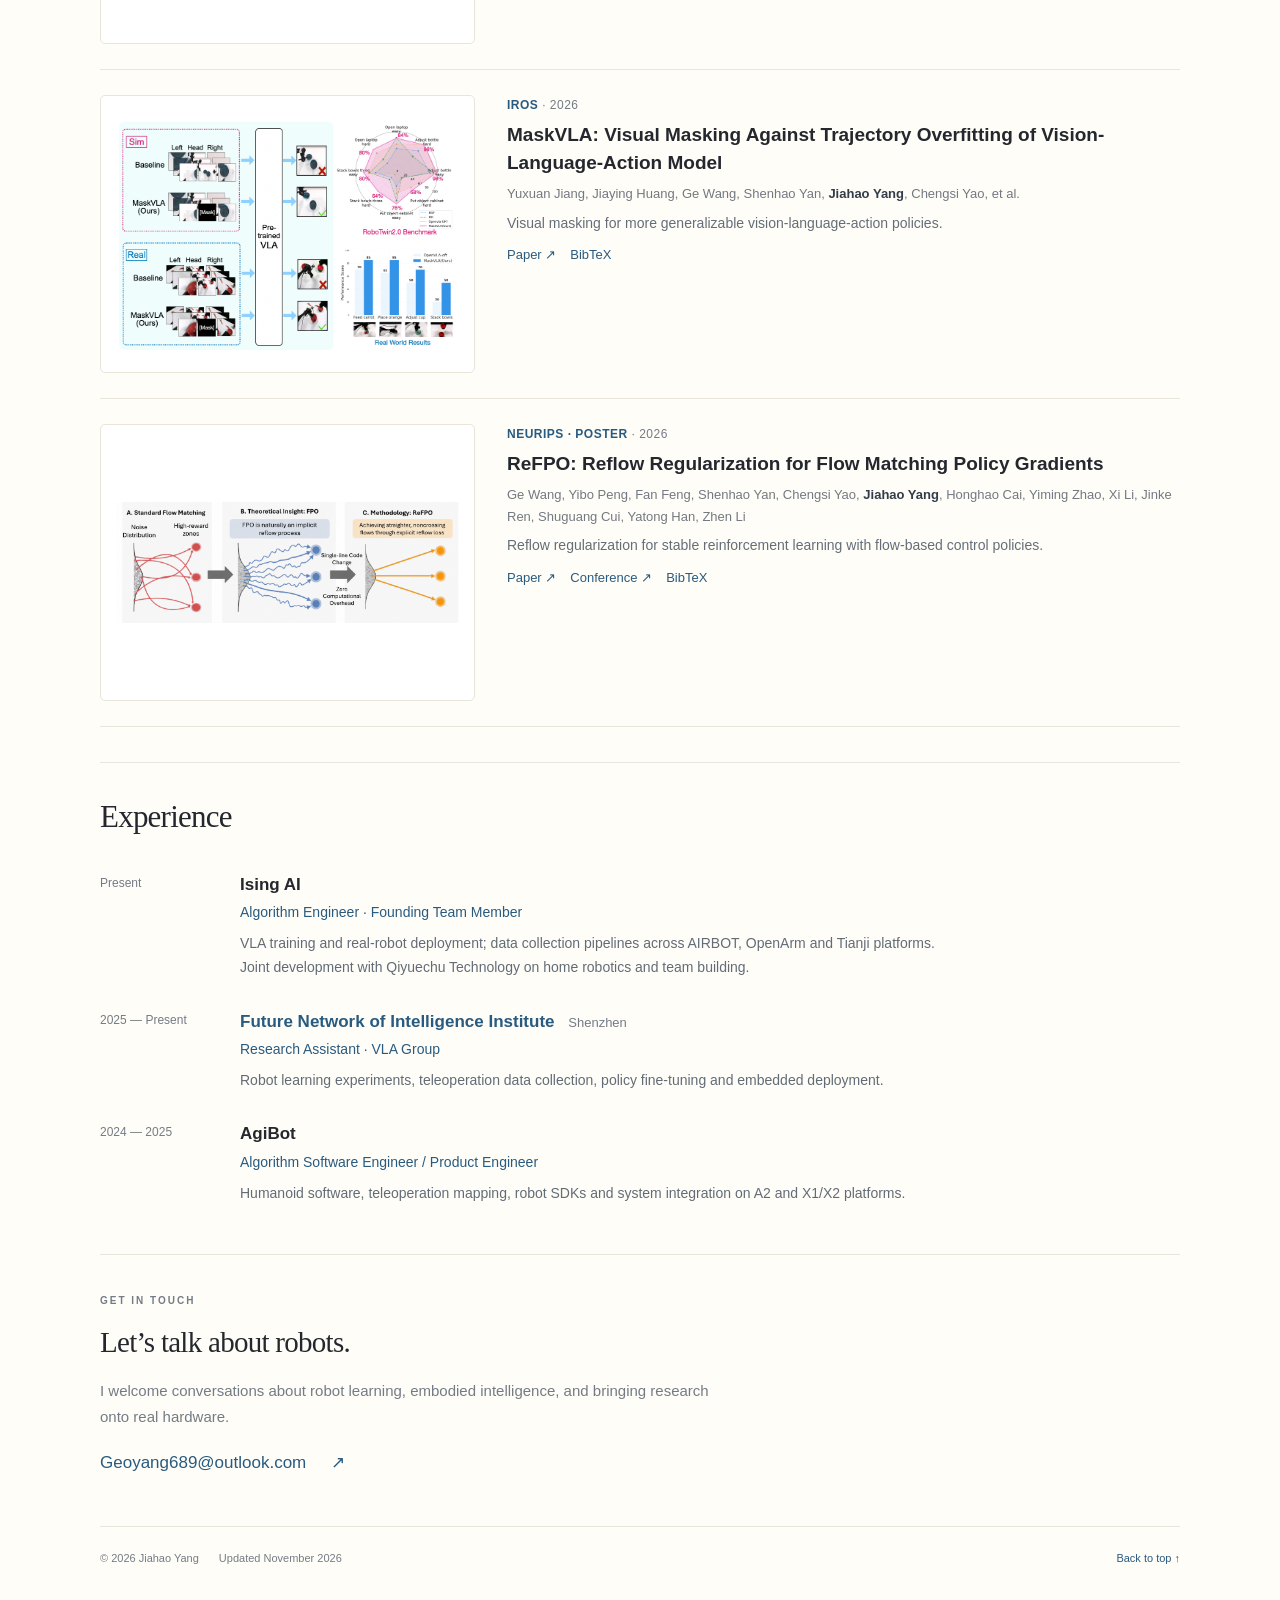
==== commit 684ee304: "Link supervisors and institutions and enlarge publication figures" ====
--- a/index.html
+++ b/index.html
@@ -4,7 +4,7 @@
 <header class="topbar"><div class="topbar-inner"><div class="social-icons" aria-label="Social links"><a href="mailto:Geoyang689@outlook.com" aria-label="Email" title="Email"><svg viewBox="0 0 24 24" aria-hidden="true"><path d="M3 4h18a2 2 0 0 1 2 2v12a2 2 0 0 1-2 2H3a2 2 0 0 1-2-2V6a2 2 0 0 1 2-2zm9 10L2 7v2l10 7 10-7V7z"/></svg></a><a href="https://github.com/RedAmancy918" target="_blank" rel="noopener noreferrer" aria-label="GitHub" title="GitHub"><svg viewBox="0 0 24 24" aria-hidden="true"><path d="M12 .8a11.2 11.2 0 0 0-3.54 21.83c.56.1.77-.24.77-.54v-2.09c-3.13.68-3.79-1.33-3.79-1.33-.51-1.3-1.25-1.65-1.25-1.65-1.02-.7.08-.69.08-.69 1.13.08 1.73 1.16 1.73 1.16 1 1.72 2.63 1.22 3.27.93.1-.73.4-1.22.71-1.5-2.5-.28-5.12-1.25-5.12-5.57 0-1.23.44-2.24 1.16-3.03-.12-.28-.5-1.43.11-2.99 0 0 .95-.3 3.08 1.16a10.7 10.7 0 0 1 5.6 0c2.14-1.45 3.08-1.16 3.08-1.16.61 1.56.23 2.71.11 2.99.73.79 1.16 1.8 1.16 3.03 0 4.33-2.62 5.28-5.13 5.56.4.35.76 1.03.76 2.08v3.1c0 .3.2.65.77.54A11.2 11.2 0 0 0 12 .8z"/></svg></a><a href="https://www.linkedin.com/in/jiahao-yang-7270361b2/" target="_blank" rel="noopener noreferrer" aria-label="LinkedIn" title="LinkedIn"><svg viewBox="0 0 24 24" aria-hidden="true"><path d="M20.45 2H3.55A1.55 1.55 0 0 0 2 3.55v16.9A1.55 1.55 0 0 0 3.55 22h16.9A1.55 1.55 0 0 0 22 20.45V3.55A1.55 1.55 0 0 0 20.45 2zM8 19H5V9h3zM6.5 7.7A1.7 1.7 0 1 1 6.5 4.3a1.7 1.7 0 0 1 0 3.4zM19 19h-3v-5.1c0-1.5-.6-2-1.4-2-1.1 0-1.6.8-1.6 2V19h-3V9h2.9v1.4c.5-.9 1.4-1.6 2.8-1.6 2.2 0 3.3 1.4 3.3 4.1z"/></svg></a></div><nav aria-label="Main navigation"><a href="#about" data-i18n="about">About</a><a href="#publications" data-i18n="research">Research</a><a href="#experience" data-i18n="experience">Experience</a><a href="life.html" data-i18n="life">Life</a><a href="#contact" data-i18n="contact">Contact</a></nav></div></header>
 <div class="site-layout"><aside class="identity"><img class="portrait" src="assets/portrait.svg" data-portrait alt=""><h2>Jiahao Yang</h2><p class="identity-role" data-i18n="role">Robot learning & embodied AI</p><div class="identity-links"><a href="mailto:Geoyang689@outlook.com">Email ↗</a><a href="https://github.com/RedAmancy918" target="_blank" rel="noopener noreferrer">GitHub ↗</a></div><p class="identity-location">Shenzhen, China</p></aside>
 <main id="content">
-<section id="about" class="hero"><div class="hero-copy"><p class="eyebrow" data-i18n="eyebrow">ROBOT LEARNING · EMBODIED AI</p><h1>Jiahao Yang</h1><h2 class="studio-title" data-i18n="studioTitle">Robot learning,<br>from data to deployment.</h2><div class="bio"><p data-i18n="bio1">I am an incoming PhD student in Computer and Information Engineering at <a href="https://www.cuhk.edu.cn/en" target="_blank" rel="noopener noreferrer">The Chinese University of Hong Kong, Shenzhen</a>. I currently work on robot learning as a research assistant at FNii and an algorithm engineer at Ising AI.</p><p data-i18n="bio2">My research focuses on <strong>embodied AI, generative robot policies, and real-world manipulation</strong>. I am interested in how robots learn from demonstrations, reason about their environment, and turn model predictions into reliable physical actions.</p><p data-i18n="bio3">Previously, I worked at AgiBot on humanoid systems and teleoperation. I received my MSc in Mechatronics and Robotics from the University of Glasgow and my BEng in Mechanical Design, Manufacturing and Automation from Heilongjiang University.</p></div><div class="socials"><a href="mailto:Geoyang689@outlook.com">Email ↗</a><a href="https://github.com/RedAmancy918" target="_blank" rel="noopener noreferrer">GitHub ↗</a><a href="https://www.linkedin.com/in/jiahao-yang-7270361b2/" target="_blank" rel="noopener noreferrer">LinkedIn ↗</a><a href="mailto:Geoyang689@outlook.com?subject=CV%20request" data-i18n="cv">Request CV ↗</a></div></div><div class="hero-visual"><img class="portrait" src="assets/portrait.svg" data-portrait alt=""><div class="robot-visual"><img src="assets/robot-platform.png" alt="Robot arm used in MimicIK research"><p>MimicIK <span>Real-world robot learning</span></p></div></div></section>
+<section id="about" class="hero"><div class="hero-copy"><p class="eyebrow" data-i18n="eyebrow">ROBOT LEARNING · EMBODIED AI</p><h1>Jiahao Yang</h1><h2 class="studio-title" data-i18n="studioTitle">Robot learning,<br>from data to deployment.</h2><div class="bio"><p data-i18n="bio1">I am an incoming PhD student in Computer and Information Engineering at <a href="https://www.cuhk.edu.cn/en" target="_blank" rel="noopener noreferrer">The Chinese University of Hong Kong, Shenzhen</a>. I currently work on robot learning as a research assistant at the <a href="https://fnii.cuhk.edu.cn/" target="_blank" rel="noopener noreferrer">Future Network of Intelligence Institute (FNii)</a> in Shenzhen and an algorithm engineer at Ising AI.</p><p data-i18n="bio2">My research focuses on <strong>embodied AI, generative robot policies, and real-world manipulation</strong>. I am interested in how robots learn from demonstrations, reason about their environment, and turn model predictions into reliable physical actions.</p><p data-i18n="bio3">Previously, I worked at <a href="https://agibot.com/" target="_blank" rel="noopener noreferrer">AgiBot</a> on humanoid systems and teleoperation. I received my MSc in Mechatronics and Robotics from the <a href="https://www.gla.ac.uk/" target="_blank" rel="noopener noreferrer">University of Glasgow</a>, where I was supervised by <a href="https://www.gla.ac.uk/schools/engineering/staff/davidflynn/" target="_blank" rel="noopener noreferrer">Professor David Flynn</a> and <a href="https://www.gla.ac.uk/schools/engineering/staff/ianwatson/" target="_blank" rel="noopener noreferrer">Dr Ian Watson</a>. I hold a BEng in Mechanical Design, Manufacturing and Automation from <a href="https://www.hlju.edu.cn/en/" target="_blank" rel="noopener noreferrer">Heilongjiang University</a>.</p></div><div class="socials"><a href="mailto:Geoyang689@outlook.com">Email ↗</a><a href="https://github.com/RedAmancy918" target="_blank" rel="noopener noreferrer">GitHub ↗</a><a href="https://www.linkedin.com/in/jiahao-yang-7270361b2/" target="_blank" rel="noopener noreferrer">LinkedIn ↗</a><a href="mailto:Geoyang689@outlook.com?subject=CV%20request" data-i18n="cv">Request CV ↗</a></div></div><div class="hero-visual"><img class="portrait" src="assets/portrait.svg" data-portrait alt=""><div class="robot-visual"><img src="assets/robot-platform.png" alt="Robot arm used in MimicIK research"><p>MimicIK <span>Real-world robot learning</span></p></div></div></section>
 <section class="news-section" aria-labelledby="news-title"><div class="section-heading"><h2 id="news-title" data-i18n="news">News</h2><span class="section-note" data-i18n="latest">A few recent updates</span></div><ol class="news-list"><li><time datetime="2026-11-06">Nov 2026</time><span><a href="https://neurips.cc/virtual/2026/poster/152804" target="_blank" rel="noopener noreferrer">ReFPO</a> has been accepted to <strong>NeurIPS 2026</strong> as a poster.</span></li><li><time datetime="2026-09">Sep 2026</time><span data-i18n="news1"><a href="https://arxiv.org/abs/2609.23565" target="_blank" rel="noopener noreferrer">MaskVLA</a> is available on arXiv; accepted to IROS 2026.</span></li><li><time datetime="2026-06">Jun 2026</time><span data-i18n="news2">Our work on generative inverse kinematics, <a href="https://arxiv.org/abs/2606.15148" target="_blank" rel="noopener noreferrer">MimicIK</a>, is available on arXiv.</span></li><li><time datetime="2025-09">Sep 2025</time><span data-i18n="news3"><a href="https://russderrick.github.io/Roboseek/" target="_blank" rel="noopener noreferrer">RoboSeek</a>: learning manipulation through interaction.</span></li></ol></section>
 <section id="publications"><div class="section-heading"><div><p class="eyebrow" data-i18n="researchLabel">RESEARCH</p><h2 data-i18n="publications">Selected publications</h2></div><div class="publication-filter" role="group" aria-label="Publication filter"><button type="button" data-filter="selected" aria-pressed="true" data-i18n="selected">Selected</button><button type="button" data-filter="all" aria-pressed="false" data-i18n="all">All</button></div></div><p class="contribution-note" data-i18n="contribution">* Equal contribution. My name is highlighted in bold.</p><div class="papers"><article class="paper" data-selected="true" >
  <div class="paper-media"><img src="assets/mimicik.png" alt="mimicik research overview" loading="lazy"></div><div class="paper-body"><p class="venue">arXiv <span>· 2026</span></p><h3><a href="https://arxiv.org/abs/2606.15148" target="_blank" rel="noopener noreferrer">MimicIK: Real-Time Generative Inverse Kinematics from Teleoperation with FK Consistency</a></h3><p class="authors"><strong>Jiahao Yang</strong>, Shenhao Yan, Fan Feng, Chengsi Yao, Ge Wang, Zhixin Mai, Yiming Zhao, Yatong Han</p><p class="paper-summary">Learning continuous joint-space motion from teleoperation with flow matching and differentiable kinematics.</p><div class="paper-links"><a href="https://arxiv.org/abs/2606.15148" target="_blank" rel="noopener noreferrer" data-i18n="paper">Paper ↗</a><button type="button" data-bib="mimicik">BibTeX</button></div></div></article><article class="paper" data-selected="true" >
@@ -15,7 +15,7 @@
  <div class="paper-media paper-type"><span>ELASTIC</span><small>2026</small></div><div class="paper-body"><p class="venue">arXiv <span>· 2026</span></p><h3><a href="https://arxiv.org/abs/2606.14375" target="_blank" rel="noopener noreferrer">Elastic Queries Reinforcement Learning: Self-Aware Policy Execution for VLA Models</a></h3><p class="authors">Ge Wang, Xinyu Tan, Xiang Li, Man Luo, Chengsi Yao, Shenhao Yan, <strong>Jiahao Yang</strong>, et al.</p><div class="paper-links"><a href="https://arxiv.org/abs/2606.14375" target="_blank" rel="noopener noreferrer" data-i18n="paper">Paper ↗</a><button type="button" data-bib="elastic">BibTeX</button></div></div></article><article class="paper" data-selected="false" hidden>
  <div class="paper-media paper-type"><span>KOOPMAN</span><small>2026</small></div><div class="paper-body"><p class="venue">arXiv <span>· 2026</span></p><h3><a href="https://arxiv.org/abs/2603.13781" target="_blank" rel="noopener noreferrer">KoopmanFlow: Spectrally Decoupled Generative Control Policy via Koopman Structural Bias</a></h3><p class="authors">Chengsi Yao, Ge Wang, Kai Kang, Shenhao Yan, <strong>Jiahao Yang</strong>, et al.</p><div class="paper-links"><a href="https://arxiv.org/abs/2603.13781" target="_blank" rel="noopener noreferrer" data-i18n="paper">Paper ↗</a><button type="button" data-bib="koopman">BibTeX</button></div></div></article><article class="paper" data-selected="false" hidden>
  <div class="paper-media paper-type"><span>SVLL</span><small>2026</small></div><div class="paper-body"><p class="venue">arXiv <span>· 2026</span></p><h3><a href="https://arxiv.org/abs/2603.11563" target="_blank" rel="noopener noreferrer">SVLL: Staged Vision-Language Learning for Physically Grounded Embodied Task Planning</a></h3><p class="authors">Yuyuan Yang, Junkun Hong, Hongrong Wang, Honghao Cai, Xunpeng Ren, Ge Wang, Mingcong Lei, Shenhao Yan, <strong>Jiahao Yang</strong>, et al.</p><div class="paper-links"><a href="https://arxiv.org/abs/2603.11563" target="_blank" rel="noopener noreferrer" data-i18n="paper">Paper ↗</a><button type="button" data-bib="svll">BibTeX</button></div></div></article></div></section>
-<section id="experience"><div class="section-heading"><div><p class="eyebrow" data-i18n="experienceLabel">RESEARCH & ENGINEERING</p><h2 data-i18n="experience">Experience</h2></div></div><div class="experience-list"><article><div class="job-time" data-i18n="current">Present</div><div><h3>Ising AI</h3><p class="job-role" data-i18n="isingRole">Algorithm Engineer · Founding Team Member</p><p data-i18n="isingDesc">VLA training and real-robot deployment; data collection pipelines across AIRBOT, OpenArm and Tianji platforms. Joint development with Qiyuechu Technology on home robotics and team building.</p></div></article><article><div class="job-time">2025 — <span data-i18n="present">Present</span></div><div><h3>FNii <span>Shenzhen</span></h3><p class="job-role" data-i18n="fniiRole">Research Assistant · VLA Group</p><p data-i18n="fniiDesc">Robot learning experiments, teleoperation data collection, policy fine-tuning and embedded deployment.</p></div></article><article><div class="job-time">2024 — 2025</div><div><h3>AgiBot</h3><p class="job-role" data-i18n="agibotRole">Algorithm Software Engineer / Product Engineer</p><p data-i18n="agibotDesc">Humanoid software, teleoperation mapping, robot SDKs and system integration on A2 and X1/X2 platforms.</p></div></article></div></section>
+<section id="experience"><div class="section-heading"><div><p class="eyebrow" data-i18n="experienceLabel">RESEARCH & ENGINEERING</p><h2 data-i18n="experience">Experience</h2></div></div><div class="experience-list"><article><div class="job-time" data-i18n="current">Present</div><div><h3>Ising AI</h3><p class="job-role" data-i18n="isingRole">Algorithm Engineer · Founding Team Member</p><p data-i18n="isingDesc">VLA training and real-robot deployment; data collection pipelines across AIRBOT, OpenArm and Tianji platforms. Joint development with Qiyuechu Technology on home robotics and team building.</p></div></article><article><div class="job-time">2025 — <span data-i18n="present">Present</span></div><div><h3><a href="https://fnii.cuhk.edu.cn/" target="_blank" rel="noopener noreferrer">Future Network of Intelligence Institute</a> <span>Shenzhen</span></h3><p class="job-role" data-i18n="fniiRole">Research Assistant · VLA Group</p><p data-i18n="fniiDesc">Robot learning experiments, teleoperation data collection, policy fine-tuning and embedded deployment.</p></div></article><article><div class="job-time">2024 — 2025</div><div><h3>AgiBot</h3><p class="job-role" data-i18n="agibotRole">Algorithm Software Engineer / Product Engineer</p><p data-i18n="agibotDesc">Humanoid software, teleoperation mapping, robot SDKs and system integration on A2 and X1/X2 platforms.</p></div></article></div></section>
 <!-- Education temporarily hidden; remove this comment wrapper to restore.
 <section id="education"><div class="section-heading"><h2 data-i18n="education">Education</h2></div><div class="education-list"><div><span class="edu-date" data-i18n="incoming">Incoming · Spring intake</span><h3 data-i18n="cuhk">The Chinese University of Hong Kong, Shenzhen</h3><p data-i18n="phd">PhD in Computer and Information Engineering</p></div><div><span class="edu-date">2022 — 2024</span><h3 data-i18n="glasgow">University of Glasgow</h3><p data-i18n="msc">MSc in Mechatronics and Robotics</p></div><div><span class="edu-date">2016 — 2020</span><h3 data-i18n="hlju">Heilongjiang University</h3><p data-i18n="beng">BEng in Mechanical Design, Manufacturing and Automation</p></div></div></section>
 -->
--- a/style.css
+++ b/style.css
@@ -21,8 +21,8 @@
 body[data-style=classic] .bio{font-size:16px}
 body[data-style=classic] .socials{font-size:14px}
 body[data-style=classic] .section-heading h2{font-size:31px}
-body[data-style=classic] .paper{grid-template-columns:250px minmax(0,1fr);gap:32px;padding:25px 0}
-body[data-style=classic] .paper-media{height:185px;padding:10px;background:#fff;border-color:var(--line)}
+body[data-style=classic] .paper{grid-template-columns:375px minmax(0,1fr);gap:32px;padding:25px 0}
+body[data-style=classic] .paper-media{height:277.5px;padding:15px;background:#fff;border-color:var(--line)}
 body[data-style=classic] .paper h3{font-size:19px}
 body[data-style=classic] .authors{font-size:13px}
 body[data-style=classic] .paper-summary{font-size:14px}
@@ -33,8 +33,8 @@
 body[data-style=classic] .portrait[src$="portrait.svg"]{visibility:hidden}
 body[data-style=classic] .moment-text{font-size:16px}
 @media(max-width:800px){
-  body[data-style=classic] .paper{grid-template-columns:205px minmax(0,1fr);gap:24px}
-  body[data-style=classic] .paper-media{height:165px}
+  body[data-style=classic] .paper{grid-template-columns:307.5px minmax(0,1fr);gap:24px}
+  body[data-style=classic] .paper-media{height:247.5px}
   body[data-style=classic] nav{font-size:13px}
   body[data-style=classic] h1{font-size:39px}
 }
@@ -46,7 +46,7 @@
   body[data-style=classic] .socials{font-size:13px}
   body[data-style=classic] .section-heading h2{font-size:28px}
   body[data-style=classic] .paper{grid-template-columns:1fr;gap:18px}
-  body[data-style=classic] .paper-media{height:235px;padding:14px}
+  body[data-style=classic] .paper-media{height:auto;aspect-ratio:375/277.5;padding:14px}
   body[data-style=classic] .paper h3{font-size:18px}
   body[data-style=classic] .authors{font-size:12px}
   body[data-style=classic] .moment-text{font-size:15px}
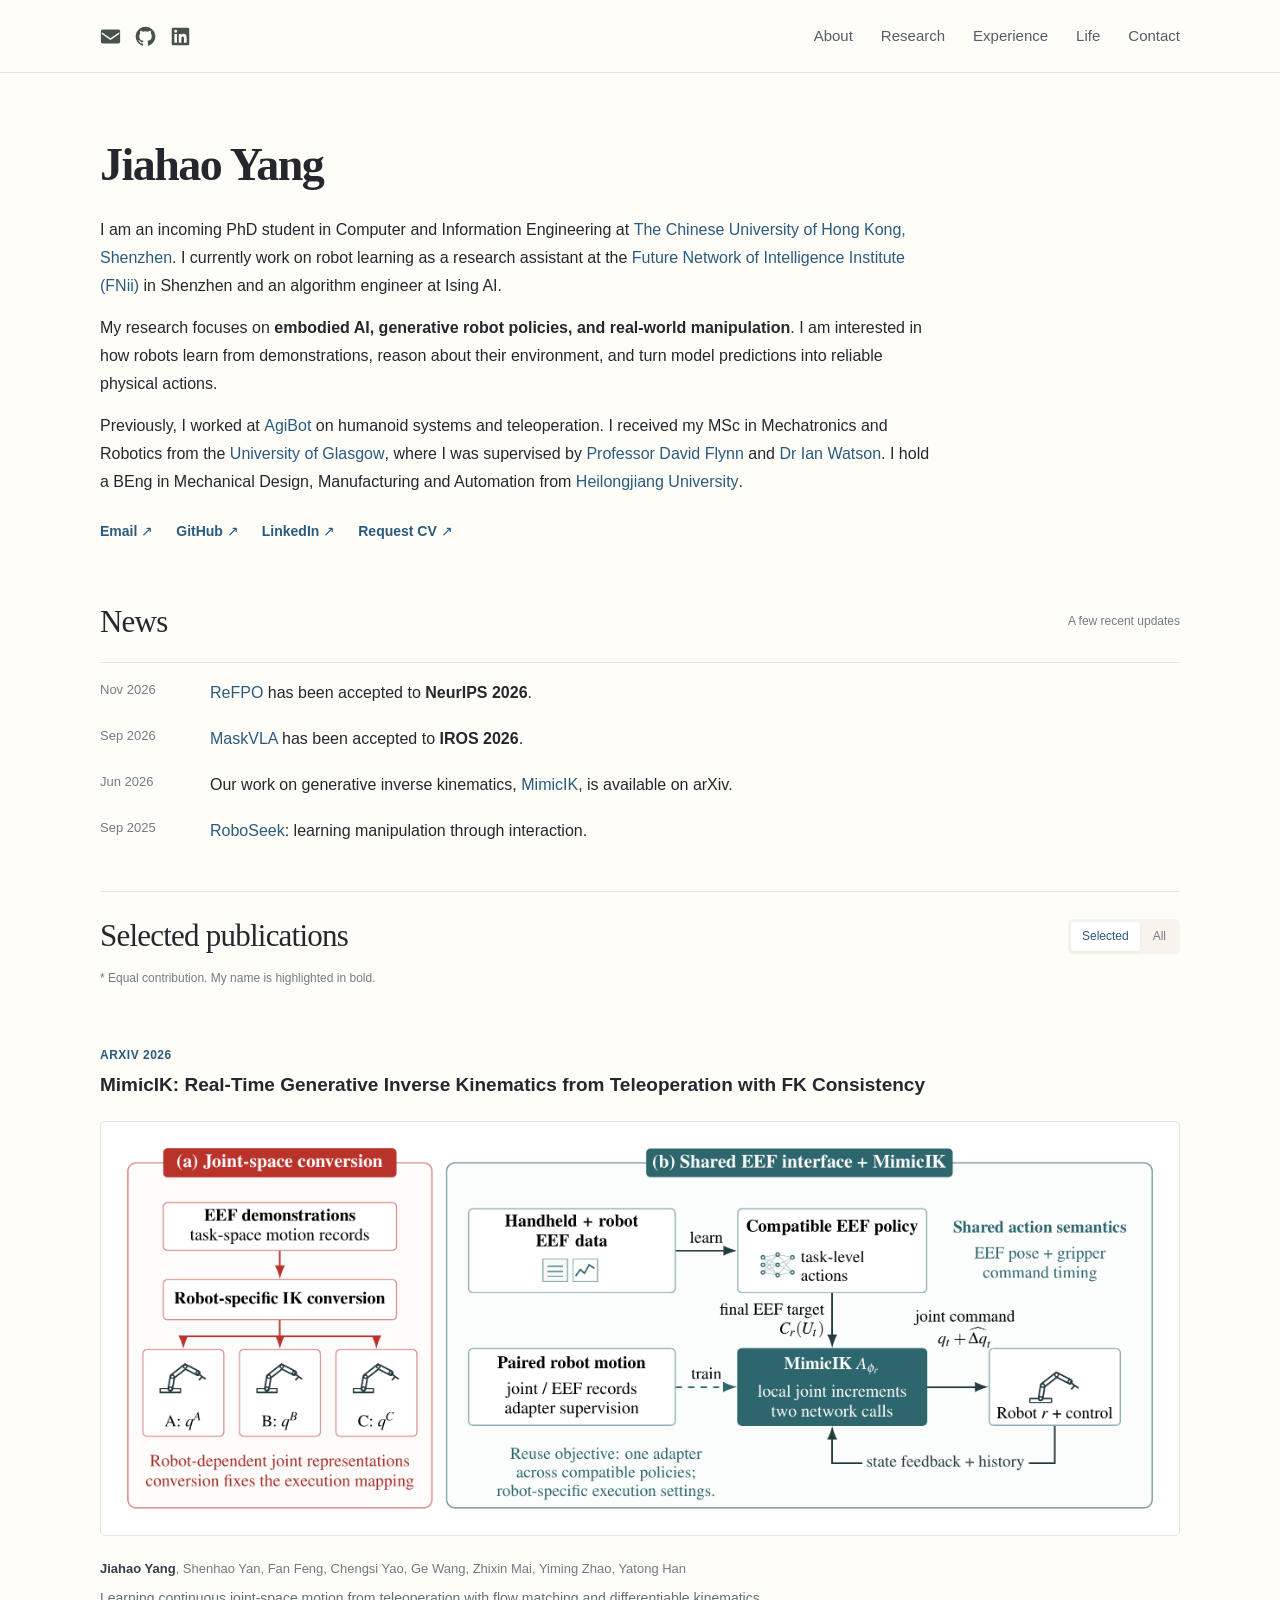
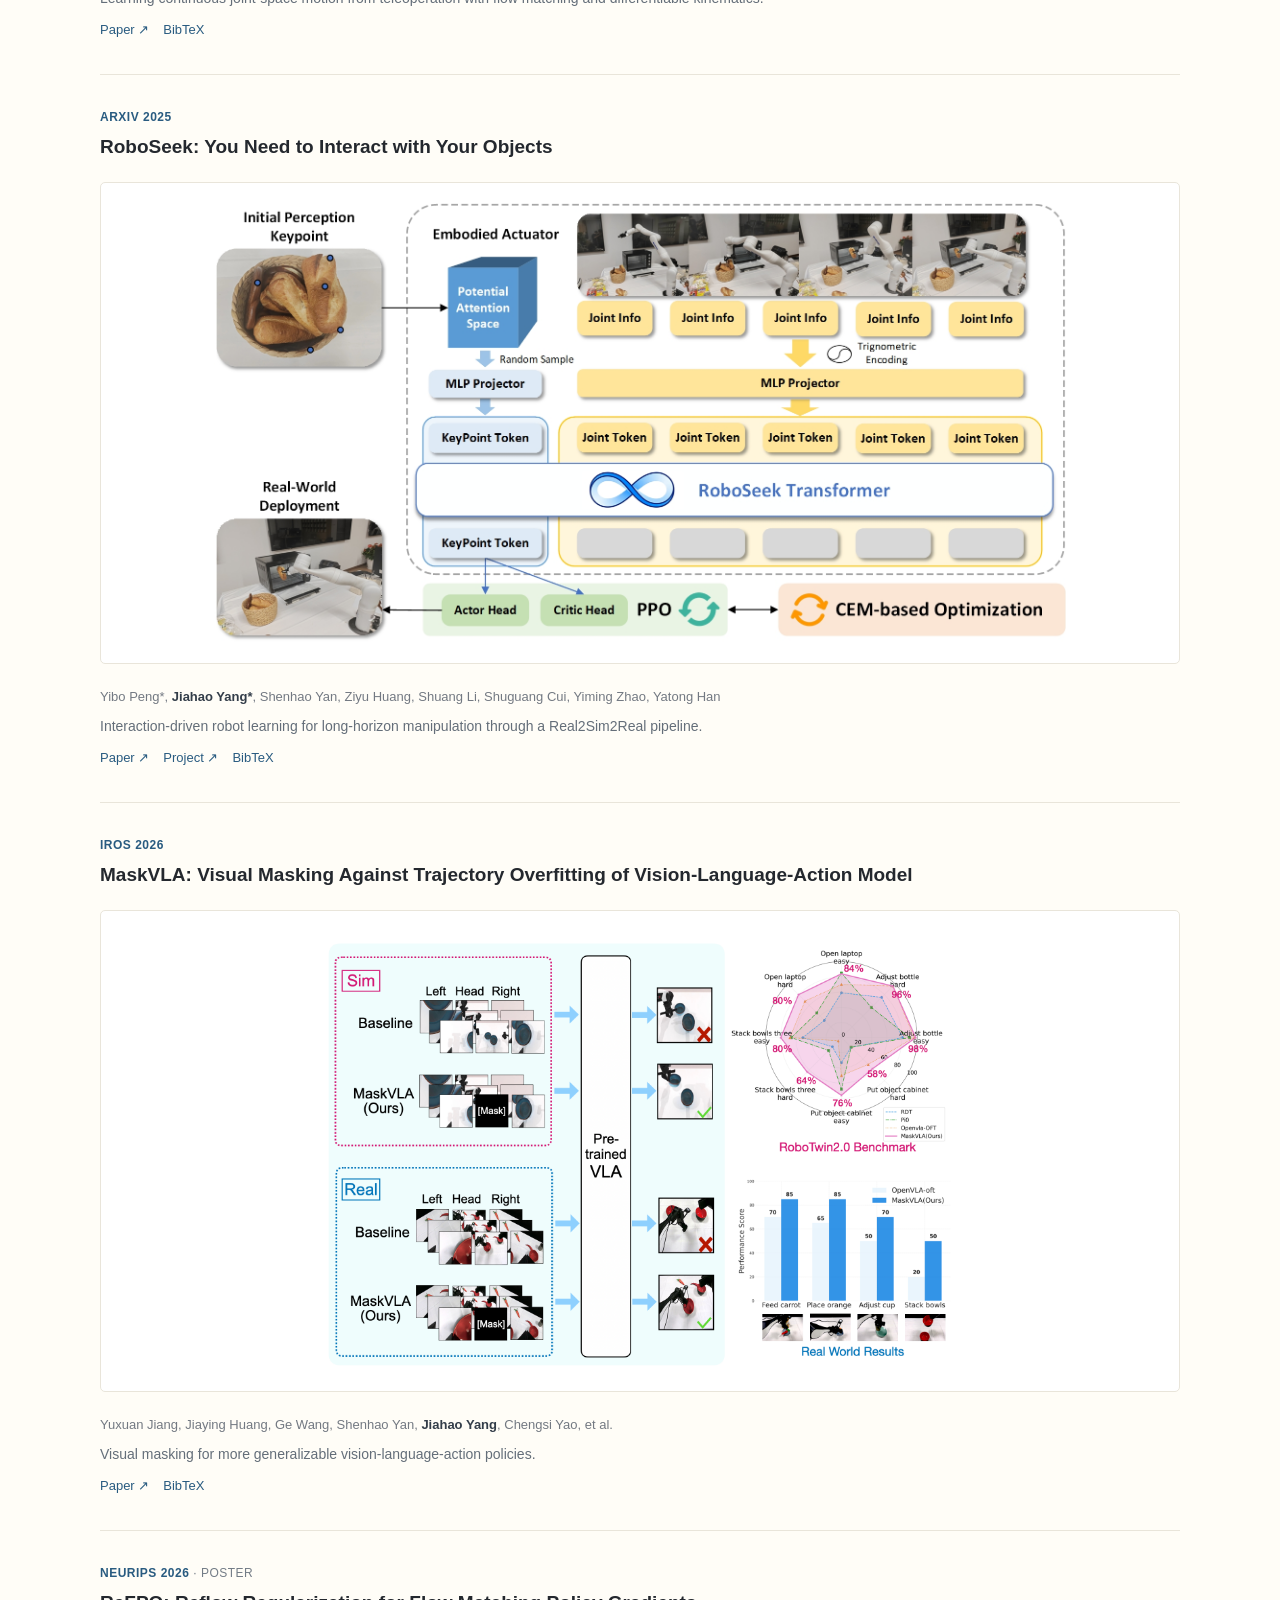
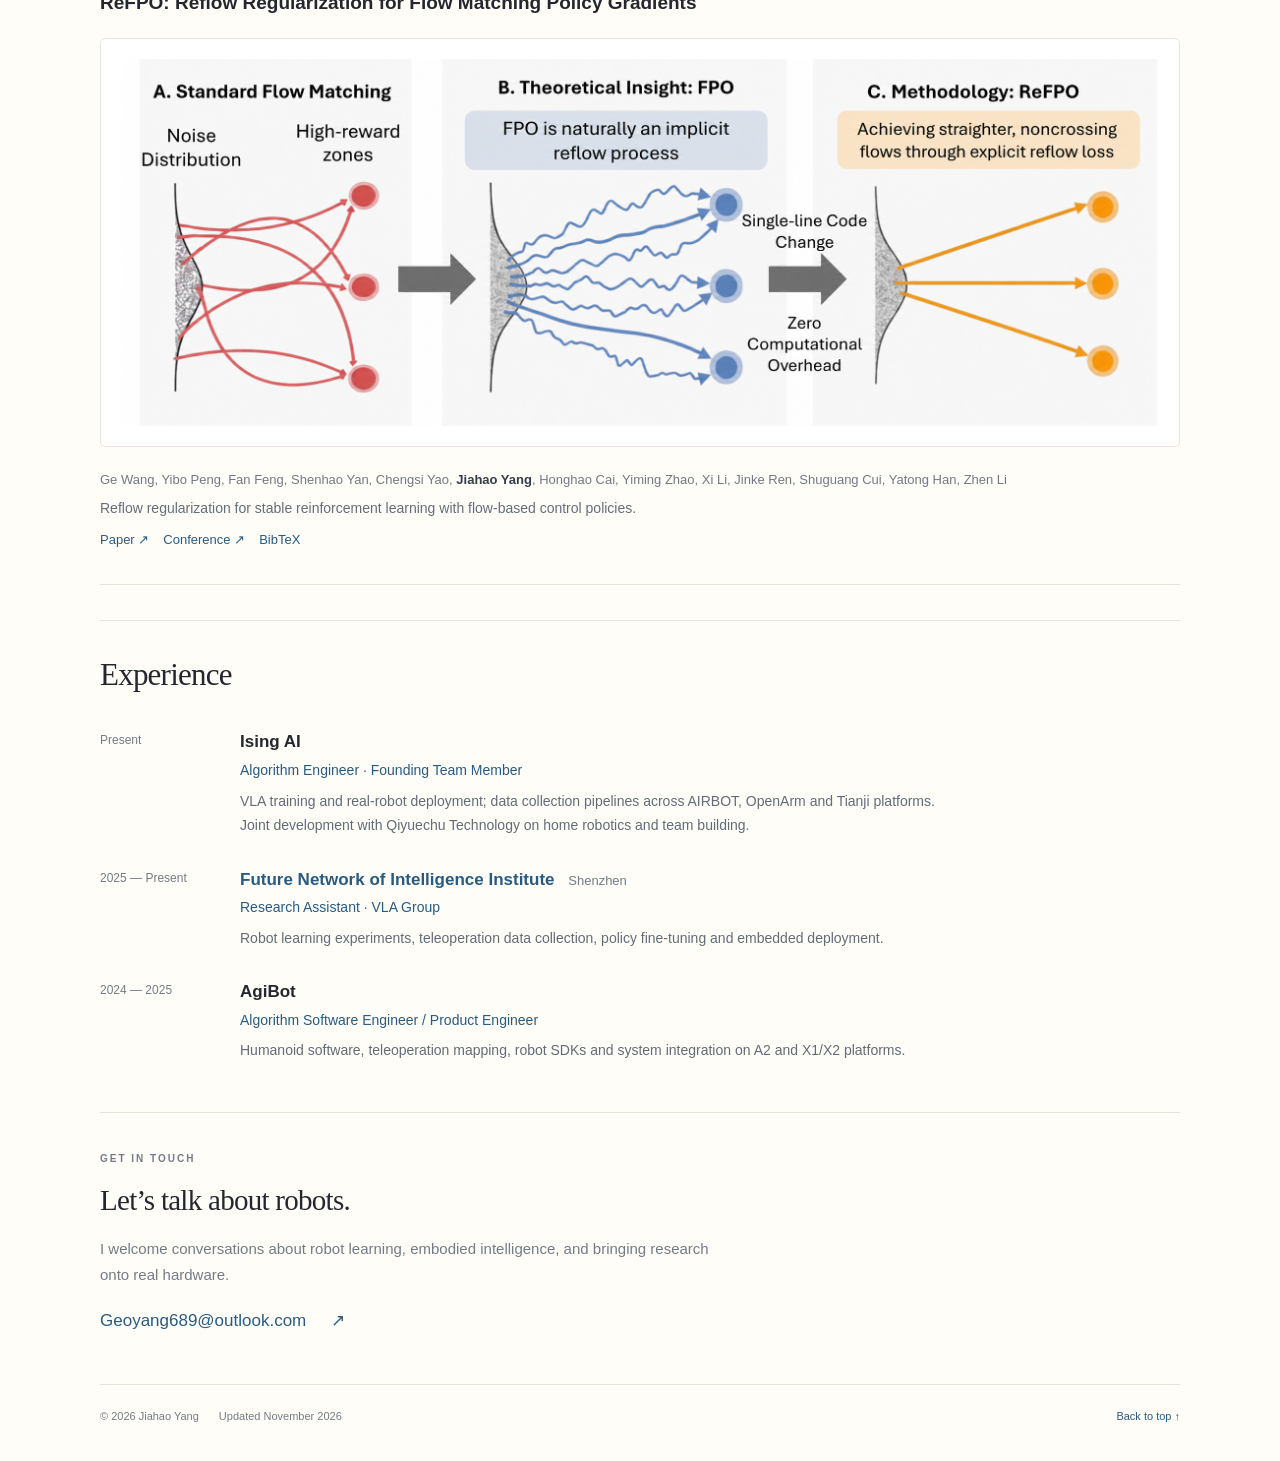
==== commit 90837740: "Unify conference wording and place publication titles above figures" ====
--- a/index.html
+++ b/index.html
@@ -5,16 +5,16 @@
 <div class="site-layout"><aside class="identity"><img class="portrait" src="assets/portrait.svg" data-portrait alt=""><h2>Jiahao Yang</h2><p class="identity-role" data-i18n="role">Robot learning & embodied AI</p><div class="identity-links"><a href="mailto:Geoyang689@outlook.com">Email ↗</a><a href="https://github.com/RedAmancy918" target="_blank" rel="noopener noreferrer">GitHub ↗</a></div><p class="identity-location">Shenzhen, China</p></aside>
 <main id="content">
 <section id="about" class="hero"><div class="hero-copy"><p class="eyebrow" data-i18n="eyebrow">ROBOT LEARNING · EMBODIED AI</p><h1>Jiahao Yang</h1><h2 class="studio-title" data-i18n="studioTitle">Robot learning,<br>from data to deployment.</h2><div class="bio"><p data-i18n="bio1">I am an incoming PhD student in Computer and Information Engineering at <a href="https://www.cuhk.edu.cn/en" target="_blank" rel="noopener noreferrer">The Chinese University of Hong Kong, Shenzhen</a>. I currently work on robot learning as a research assistant at the <a href="https://fnii.cuhk.edu.cn/" target="_blank" rel="noopener noreferrer">Future Network of Intelligence Institute (FNii)</a> in Shenzhen and an algorithm engineer at Ising AI.</p><p data-i18n="bio2">My research focuses on <strong>embodied AI, generative robot policies, and real-world manipulation</strong>. I am interested in how robots learn from demonstrations, reason about their environment, and turn model predictions into reliable physical actions.</p><p data-i18n="bio3">Previously, I worked at <a href="https://agibot.com/" target="_blank" rel="noopener noreferrer">AgiBot</a> on humanoid systems and teleoperation. I received my MSc in Mechatronics and Robotics from the <a href="https://www.gla.ac.uk/" target="_blank" rel="noopener noreferrer">University of Glasgow</a>, where I was supervised by <a href="https://www.gla.ac.uk/schools/engineering/staff/davidflynn/" target="_blank" rel="noopener noreferrer">Professor David Flynn</a> and <a href="https://www.gla.ac.uk/schools/engineering/staff/ianwatson/" target="_blank" rel="noopener noreferrer">Dr Ian Watson</a>. I hold a BEng in Mechanical Design, Manufacturing and Automation from <a href="https://www.hlju.edu.cn/en/" target="_blank" rel="noopener noreferrer">Heilongjiang University</a>.</p></div><div class="socials"><a href="mailto:Geoyang689@outlook.com">Email ↗</a><a href="https://github.com/RedAmancy918" target="_blank" rel="noopener noreferrer">GitHub ↗</a><a href="https://www.linkedin.com/in/jiahao-yang-7270361b2/" target="_blank" rel="noopener noreferrer">LinkedIn ↗</a><a href="mailto:Geoyang689@outlook.com?subject=CV%20request" data-i18n="cv">Request CV ↗</a></div></div><div class="hero-visual"><img class="portrait" src="assets/portrait.svg" data-portrait alt=""><div class="robot-visual"><img src="assets/robot-platform.png" alt="Robot arm used in MimicIK research"><p>MimicIK <span>Real-world robot learning</span></p></div></div></section>
-<section class="news-section" aria-labelledby="news-title"><div class="section-heading"><h2 id="news-title" data-i18n="news">News</h2><span class="section-note" data-i18n="latest">A few recent updates</span></div><ol class="news-list"><li><time datetime="2026-11-06">Nov 2026</time><span><a href="https://neurips.cc/virtual/2026/poster/152804" target="_blank" rel="noopener noreferrer">ReFPO</a> has been accepted to <strong>NeurIPS 2026</strong> as a poster.</span></li><li><time datetime="2026-09">Sep 2026</time><span data-i18n="news1"><a href="https://arxiv.org/abs/2609.23565" target="_blank" rel="noopener noreferrer">MaskVLA</a> is available on arXiv; accepted to IROS 2026.</span></li><li><time datetime="2026-06">Jun 2026</time><span data-i18n="news2">Our work on generative inverse kinematics, <a href="https://arxiv.org/abs/2606.15148" target="_blank" rel="noopener noreferrer">MimicIK</a>, is available on arXiv.</span></li><li><time datetime="2025-09">Sep 2025</time><span data-i18n="news3"><a href="https://russderrick.github.io/Roboseek/" target="_blank" rel="noopener noreferrer">RoboSeek</a>: learning manipulation through interaction.</span></li></ol></section>
+<section class="news-section" aria-labelledby="news-title"><div class="section-heading"><h2 id="news-title" data-i18n="news">News</h2><span class="section-note" data-i18n="latest">A few recent updates</span></div><ol class="news-list"><li><time datetime="2026-11-06">Nov 2026</time><span><a href="https://neurips.cc/virtual/2026/poster/152804" target="_blank" rel="noopener noreferrer">ReFPO</a> has been accepted to <strong>NeurIPS 2026</strong>.</span></li><li><time datetime="2026-09">Sep 2026</time><span data-i18n="news1"><a href="https://arxiv.org/abs/2609.23565" target="_blank" rel="noopener noreferrer">MaskVLA</a> has been accepted to <strong>IROS 2026</strong>.</span></li><li><time datetime="2026-06">Jun 2026</time><span data-i18n="news2">Our work on generative inverse kinematics, <a href="https://arxiv.org/abs/2606.15148" target="_blank" rel="noopener noreferrer">MimicIK</a>, is available on arXiv.</span></li><li><time datetime="2025-09">Sep 2025</time><span data-i18n="news3"><a href="https://russderrick.github.io/Roboseek/" target="_blank" rel="noopener noreferrer">RoboSeek</a>: learning manipulation through interaction.</span></li></ol></section>
 <section id="publications"><div class="section-heading"><div><p class="eyebrow" data-i18n="researchLabel">RESEARCH</p><h2 data-i18n="publications">Selected publications</h2></div><div class="publication-filter" role="group" aria-label="Publication filter"><button type="button" data-filter="selected" aria-pressed="true" data-i18n="selected">Selected</button><button type="button" data-filter="all" aria-pressed="false" data-i18n="all">All</button></div></div><p class="contribution-note" data-i18n="contribution">* Equal contribution. My name is highlighted in bold.</p><div class="papers"><article class="paper" data-selected="true" >
- <div class="paper-media"><img src="assets/mimicik.png" alt="mimicik research overview" loading="lazy"></div><div class="paper-body"><p class="venue">arXiv <span>· 2026</span></p><h3><a href="https://arxiv.org/abs/2606.15148" target="_blank" rel="noopener noreferrer">MimicIK: Real-Time Generative Inverse Kinematics from Teleoperation with FK Consistency</a></h3><p class="authors"><strong>Jiahao Yang</strong>, Shenhao Yan, Fan Feng, Chengsi Yao, Ge Wang, Zhixin Mai, Yiming Zhao, Yatong Han</p><p class="paper-summary">Learning continuous joint-space motion from teleoperation with flow matching and differentiable kinematics.</p><div class="paper-links"><a href="https://arxiv.org/abs/2606.15148" target="_blank" rel="noopener noreferrer" data-i18n="paper">Paper ↗</a><button type="button" data-bib="mimicik">BibTeX</button></div></div></article><article class="paper" data-selected="true" >
- <div class="paper-media"><img src="assets/roboseek.jpg" alt="roboseek research overview" loading="lazy"></div><div class="paper-body"><p class="venue">arXiv <span>· 2025</span></p><h3><a href="https://arxiv.org/abs/2509.17783" target="_blank" rel="noopener noreferrer">RoboSeek: You Need to Interact with Your Objects</a></h3><p class="authors">Yibo Peng*, <strong>Jiahao Yang*</strong>, Shenhao Yan, Ziyu Huang, Shuang Li, Shuguang Cui, Yiming Zhao, Yatong Han</p><p class="paper-summary">Interaction-driven robot learning for long-horizon manipulation through a Real2Sim2Real pipeline.</p><div class="paper-links"><a href="https://arxiv.org/abs/2509.17783" target="_blank" rel="noopener noreferrer" data-i18n="paper">Paper ↗</a><a href="https://russderrick.github.io/Roboseek/" target="_blank" rel="noopener noreferrer" data-i18n="project">Project ↗</a><button type="button" data-bib="roboseek">BibTeX</button></div></div></article><article class="paper" data-selected="true" >
- <div class="paper-media"><img src="assets/maskvla.png" alt="maskvla research overview" loading="lazy"></div><div class="paper-body"><p class="venue">IROS <span>· 2026</span></p><h3><a href="https://arxiv.org/abs/2609.23565" target="_blank" rel="noopener noreferrer">MaskVLA: Visual Masking Against Trajectory Overfitting of Vision-Language-Action Model</a></h3><p class="authors">Yuxuan Jiang, Jiaying Huang, Ge Wang, Shenhao Yan, <strong>Jiahao Yang</strong>, Chengsi Yao, et al.</p><p class="paper-summary">Visual masking for more generalizable vision-language-action policies.</p><div class="paper-links"><a href="https://arxiv.org/abs/2609.23565" target="_blank" rel="noopener noreferrer" data-i18n="paper">Paper ↗</a><button type="button" data-bib="maskvla">BibTeX</button></div></div></article><article class="paper" data-selected="true" >
- <div class="paper-media"><img src="assets/refpo.png" alt="refpo research overview" loading="lazy"></div><div class="paper-body"><p class="venue">NeurIPS · Poster <span>· 2026</span></p><h3><a href="https://arxiv.org/abs/2606.21086" target="_blank" rel="noopener noreferrer">ReFPO: Reflow Regularization for Flow Matching Policy Gradients</a></h3><p class="authors">Ge Wang, Yibo Peng, Fan Feng, Shenhao Yan, Chengsi Yao, <strong>Jiahao Yang</strong>, Honghao Cai, Yiming Zhao, Xi Li, Jinke Ren, Shuguang Cui, Yatong Han, Zhen Li</p><p class="paper-summary">Reflow regularization for stable reinforcement learning with flow-based control policies.</p><div class="paper-links"><a href="https://arxiv.org/abs/2606.21086" target="_blank" rel="noopener noreferrer" data-i18n="paper">Paper ↗</a><a href="https://neurips.cc/virtual/2026/poster/152804" target="_blank" rel="noopener noreferrer" data-i18n="conference">Conference ↗</a><button type="button" data-bib="refpo">BibTeX</button></div></div></article><article class="paper" data-selected="false" hidden>
- <div class="paper-media paper-type"><span>ASYNC</span><small>2026</small></div><div class="paper-body"><p class="venue">arXiv <span>· 2026</span></p><h3><a href="https://arxiv.org/abs/2606.15285" target="_blank" rel="noopener noreferrer">Acting While Understanding: Asynchronous Semantic-Action Decoupling for Real-Time Vision-Language-Action Models</a></h3><p class="authors">Shenhao Yan, Ge Wang, Qi Liu, Weilin Meng, <strong>Jiahao Yang</strong>, et al.</p><div class="paper-links"><a href="https://arxiv.org/abs/2606.15285" target="_blank" rel="noopener noreferrer" data-i18n="paper">Paper ↗</a><button type="button" data-bib="async">BibTeX</button></div></div></article><article class="paper" data-selected="false" hidden>
- <div class="paper-media paper-type"><span>ELASTIC</span><small>2026</small></div><div class="paper-body"><p class="venue">arXiv <span>· 2026</span></p><h3><a href="https://arxiv.org/abs/2606.14375" target="_blank" rel="noopener noreferrer">Elastic Queries Reinforcement Learning: Self-Aware Policy Execution for VLA Models</a></h3><p class="authors">Ge Wang, Xinyu Tan, Xiang Li, Man Luo, Chengsi Yao, Shenhao Yan, <strong>Jiahao Yang</strong>, et al.</p><div class="paper-links"><a href="https://arxiv.org/abs/2606.14375" target="_blank" rel="noopener noreferrer" data-i18n="paper">Paper ↗</a><button type="button" data-bib="elastic">BibTeX</button></div></div></article><article class="paper" data-selected="false" hidden>
- <div class="paper-media paper-type"><span>KOOPMAN</span><small>2026</small></div><div class="paper-body"><p class="venue">arXiv <span>· 2026</span></p><h3><a href="https://arxiv.org/abs/2603.13781" target="_blank" rel="noopener noreferrer">KoopmanFlow: Spectrally Decoupled Generative Control Policy via Koopman Structural Bias</a></h3><p class="authors">Chengsi Yao, Ge Wang, Kai Kang, Shenhao Yan, <strong>Jiahao Yang</strong>, et al.</p><div class="paper-links"><a href="https://arxiv.org/abs/2603.13781" target="_blank" rel="noopener noreferrer" data-i18n="paper">Paper ↗</a><button type="button" data-bib="koopman">BibTeX</button></div></div></article><article class="paper" data-selected="false" hidden>
- <div class="paper-media paper-type"><span>SVLL</span><small>2026</small></div><div class="paper-body"><p class="venue">arXiv <span>· 2026</span></p><h3><a href="https://arxiv.org/abs/2603.11563" target="_blank" rel="noopener noreferrer">SVLL: Staged Vision-Language Learning for Physically Grounded Embodied Task Planning</a></h3><p class="authors">Yuyuan Yang, Junkun Hong, Hongrong Wang, Honghao Cai, Xunpeng Ren, Ge Wang, Mingcong Lei, Shenhao Yan, <strong>Jiahao Yang</strong>, et al.</p><div class="paper-links"><a href="https://arxiv.org/abs/2603.11563" target="_blank" rel="noopener noreferrer" data-i18n="paper">Paper ↗</a><button type="button" data-bib="svll">BibTeX</button></div></div></article></div></section>
+ <header class="paper-heading"><p class="venue">arXiv 2026</p><h3><a href="https://arxiv.org/abs/2606.15148" target="_blank" rel="noopener noreferrer">MimicIK: Real-Time Generative Inverse Kinematics from Teleoperation with FK Consistency</a></h3></header><div class="paper-media"><img src="assets/mimicik.png" alt="mimicik research overview" loading="lazy"></div><div class="paper-body"><p class="authors"><strong>Jiahao Yang</strong>, Shenhao Yan, Fan Feng, Chengsi Yao, Ge Wang, Zhixin Mai, Yiming Zhao, Yatong Han</p><p class="paper-summary">Learning continuous joint-space motion from teleoperation with flow matching and differentiable kinematics.</p><div class="paper-links"><a href="https://arxiv.org/abs/2606.15148" target="_blank" rel="noopener noreferrer" data-i18n="paper">Paper ↗</a><button type="button" data-bib="mimicik">BibTeX</button></div></div></article><article class="paper" data-selected="true" >
+ <header class="paper-heading"><p class="venue">arXiv 2025</p><h3><a href="https://arxiv.org/abs/2509.17783" target="_blank" rel="noopener noreferrer">RoboSeek: You Need to Interact with Your Objects</a></h3></header><div class="paper-media"><img src="assets/roboseek.jpg" alt="roboseek research overview" loading="lazy"></div><div class="paper-body"><p class="authors">Yibo Peng*, <strong>Jiahao Yang*</strong>, Shenhao Yan, Ziyu Huang, Shuang Li, Shuguang Cui, Yiming Zhao, Yatong Han</p><p class="paper-summary">Interaction-driven robot learning for long-horizon manipulation through a Real2Sim2Real pipeline.</p><div class="paper-links"><a href="https://arxiv.org/abs/2509.17783" target="_blank" rel="noopener noreferrer" data-i18n="paper">Paper ↗</a><a href="https://russderrick.github.io/Roboseek/" target="_blank" rel="noopener noreferrer" data-i18n="project">Project ↗</a><button type="button" data-bib="roboseek">BibTeX</button></div></div></article><article class="paper" data-selected="true" >
+ <header class="paper-heading"><p class="venue">IROS 2026</p><h3><a href="https://arxiv.org/abs/2609.23565" target="_blank" rel="noopener noreferrer">MaskVLA: Visual Masking Against Trajectory Overfitting of Vision-Language-Action Model</a></h3></header><div class="paper-media"><img src="assets/maskvla.png" alt="maskvla research overview" loading="lazy"></div><div class="paper-body"><p class="authors">Yuxuan Jiang, Jiaying Huang, Ge Wang, Shenhao Yan, <strong>Jiahao Yang</strong>, Chengsi Yao, et al.</p><p class="paper-summary">Visual masking for more generalizable vision-language-action policies.</p><div class="paper-links"><a href="https://arxiv.org/abs/2609.23565" target="_blank" rel="noopener noreferrer" data-i18n="paper">Paper ↗</a><button type="button" data-bib="maskvla">BibTeX</button></div></div></article><article class="paper" data-selected="true" >
+ <header class="paper-heading"><p class="venue">NeurIPS 2026<span> · Poster</span></p><h3><a href="https://arxiv.org/abs/2606.21086" target="_blank" rel="noopener noreferrer">ReFPO: Reflow Regularization for Flow Matching Policy Gradients</a></h3></header><div class="paper-media"><img src="assets/refpo.png" alt="refpo research overview" loading="lazy"></div><div class="paper-body"><p class="authors">Ge Wang, Yibo Peng, Fan Feng, Shenhao Yan, Chengsi Yao, <strong>Jiahao Yang</strong>, Honghao Cai, Yiming Zhao, Xi Li, Jinke Ren, Shuguang Cui, Yatong Han, Zhen Li</p><p class="paper-summary">Reflow regularization for stable reinforcement learning with flow-based control policies.</p><div class="paper-links"><a href="https://arxiv.org/abs/2606.21086" target="_blank" rel="noopener noreferrer" data-i18n="paper">Paper ↗</a><a href="https://neurips.cc/virtual/2026/poster/152804" target="_blank" rel="noopener noreferrer" data-i18n="conference">Conference ↗</a><button type="button" data-bib="refpo">BibTeX</button></div></div></article><article class="paper" data-selected="false" hidden>
+ <header class="paper-heading"><p class="venue">arXiv 2026</p><h3><a href="https://arxiv.org/abs/2606.15285" target="_blank" rel="noopener noreferrer">Acting While Understanding: Asynchronous Semantic-Action Decoupling for Real-Time Vision-Language-Action Models</a></h3></header><div class="paper-media paper-type"><span>ASYNC</span><small>2026</small></div><div class="paper-body"><p class="authors">Shenhao Yan, Ge Wang, Qi Liu, Weilin Meng, <strong>Jiahao Yang</strong>, et al.</p><div class="paper-links"><a href="https://arxiv.org/abs/2606.15285" target="_blank" rel="noopener noreferrer" data-i18n="paper">Paper ↗</a><button type="button" data-bib="async">BibTeX</button></div></div></article><article class="paper" data-selected="false" hidden>
+ <header class="paper-heading"><p class="venue">arXiv 2026</p><h3><a href="https://arxiv.org/abs/2606.14375" target="_blank" rel="noopener noreferrer">Elastic Queries Reinforcement Learning: Self-Aware Policy Execution for VLA Models</a></h3></header><div class="paper-media paper-type"><span>ELASTIC</span><small>2026</small></div><div class="paper-body"><p class="authors">Ge Wang, Xinyu Tan, Xiang Li, Man Luo, Chengsi Yao, Shenhao Yan, <strong>Jiahao Yang</strong>, et al.</p><div class="paper-links"><a href="https://arxiv.org/abs/2606.14375" target="_blank" rel="noopener noreferrer" data-i18n="paper">Paper ↗</a><button type="button" data-bib="elastic">BibTeX</button></div></div></article><article class="paper" data-selected="false" hidden>
+ <header class="paper-heading"><p class="venue">arXiv 2026</p><h3><a href="https://arxiv.org/abs/2603.13781" target="_blank" rel="noopener noreferrer">KoopmanFlow: Spectrally Decoupled Generative Control Policy via Koopman Structural Bias</a></h3></header><div class="paper-media paper-type"><span>KOOPMAN</span><small>2026</small></div><div class="paper-body"><p class="authors">Chengsi Yao, Ge Wang, Kai Kang, Shenhao Yan, <strong>Jiahao Yang</strong>, et al.</p><div class="paper-links"><a href="https://arxiv.org/abs/2603.13781" target="_blank" rel="noopener noreferrer" data-i18n="paper">Paper ↗</a><button type="button" data-bib="koopman">BibTeX</button></div></div></article><article class="paper" data-selected="false" hidden>
+ <header class="paper-heading"><p class="venue">arXiv 2026</p><h3><a href="https://arxiv.org/abs/2603.11563" target="_blank" rel="noopener noreferrer">SVLL: Staged Vision-Language Learning for Physically Grounded Embodied Task Planning</a></h3></header><div class="paper-media paper-type"><span>SVLL</span><small>2026</small></div><div class="paper-body"><p class="authors">Yuyuan Yang, Junkun Hong, Hongrong Wang, Honghao Cai, Xunpeng Ren, Ge Wang, Mingcong Lei, Shenhao Yan, <strong>Jiahao Yang</strong>, et al.</p><div class="paper-links"><a href="https://arxiv.org/abs/2603.11563" target="_blank" rel="noopener noreferrer" data-i18n="paper">Paper ↗</a><button type="button" data-bib="svll">BibTeX</button></div></div></article></div></section>
 <section id="experience"><div class="section-heading"><div><p class="eyebrow" data-i18n="experienceLabel">RESEARCH & ENGINEERING</p><h2 data-i18n="experience">Experience</h2></div></div><div class="experience-list"><article><div class="job-time" data-i18n="current">Present</div><div><h3>Ising AI</h3><p class="job-role" data-i18n="isingRole">Algorithm Engineer · Founding Team Member</p><p data-i18n="isingDesc">VLA training and real-robot deployment; data collection pipelines across AIRBOT, OpenArm and Tianji platforms. Joint development with Qiyuechu Technology on home robotics and team building.</p></div></article><article><div class="job-time">2025 — <span data-i18n="present">Present</span></div><div><h3><a href="https://fnii.cuhk.edu.cn/" target="_blank" rel="noopener noreferrer">Future Network of Intelligence Institute</a> <span>Shenzhen</span></h3><p class="job-role" data-i18n="fniiRole">Research Assistant · VLA Group</p><p data-i18n="fniiDesc">Robot learning experiments, teleoperation data collection, policy fine-tuning and embedded deployment.</p></div></article><article><div class="job-time">2024 — 2025</div><div><h3>AgiBot</h3><p class="job-role" data-i18n="agibotRole">Algorithm Software Engineer / Product Engineer</p><p data-i18n="agibotDesc">Humanoid software, teleoperation mapping, robot SDKs and system integration on A2 and X1/X2 platforms.</p></div></article></div></section>
 <!-- Education temporarily hidden; remove this comment wrapper to restore.
 <section id="education"><div class="section-heading"><h2 data-i18n="education">Education</h2></div><div class="education-list"><div><span class="edu-date" data-i18n="incoming">Incoming · Spring intake</span><h3 data-i18n="cuhk">The Chinese University of Hong Kong, Shenzhen</h3><p data-i18n="phd">PhD in Computer and Information Engineering</p></div><div><span class="edu-date">2022 — 2024</span><h3 data-i18n="glasgow">University of Glasgow</h3><p data-i18n="msc">MSc in Mechatronics and Robotics</p></div><div><span class="edu-date">2016 — 2020</span><h3 data-i18n="hlju">Heilongjiang University</h3><p data-i18n="beng">BEng in Mechanical Design, Manufacturing and Automation</p></div></div></section>
--- a/style.css
+++ b/style.css
@@ -21,9 +21,12 @@
 body[data-style=classic] .bio{font-size:16px}
 body[data-style=classic] .socials{font-size:14px}
 body[data-style=classic] .section-heading h2{font-size:31px}
-body[data-style=classic] .paper{grid-template-columns:375px minmax(0,1fr);gap:32px;padding:25px 0}
-body[data-style=classic] .paper-media{height:277.5px;padding:15px;background:#fff;border-color:var(--line)}
+body[data-style=classic] .paper{grid-template-columns:minmax(0,1fr);gap:22px;padding:32px 0}
+body[data-style=classic] .paper-media{height:auto;padding:20px;background:#fff;border-color:var(--line)}
+body[data-style=classic] .paper-media img{width:100%;height:auto;max-height:440px;object-fit:contain}
 body[data-style=classic] .paper h3{font-size:19px}
+body[data-style=classic] .paper-heading{min-width:0}
+body[data-style=classic] .paper-body>.authors{margin-top:0}
 body[data-style=classic] .authors{font-size:13px}
 body[data-style=classic] .paper-summary{font-size:14px}
 body[data-style=classic] .paper-links,body[data-style=classic] .paper-links button{font-size:13px}
@@ -33,8 +36,9 @@
 body[data-style=classic] .portrait[src$="portrait.svg"]{visibility:hidden}
 body[data-style=classic] .moment-text{font-size:16px}
 @media(max-width:800px){
-  body[data-style=classic] .paper{grid-template-columns:307.5px minmax(0,1fr);gap:24px}
-  body[data-style=classic] .paper-media{height:247.5px}
+  body[data-style=classic] .paper{grid-template-columns:minmax(0,1fr);gap:20px}
+  body[data-style=classic] .paper-media{height:auto;padding:16px}
+  body[data-style=classic] .paper-media img{max-height:380px}
   body[data-style=classic] nav{font-size:13px}
   body[data-style=classic] h1{font-size:39px}
 }
@@ -46,7 +50,8 @@
   body[data-style=classic] .socials{font-size:13px}
   body[data-style=classic] .section-heading h2{font-size:28px}
   body[data-style=classic] .paper{grid-template-columns:1fr;gap:18px}
-  body[data-style=classic] .paper-media{height:auto;aspect-ratio:375/277.5;padding:14px}
+  body[data-style=classic] .paper-media{height:auto;aspect-ratio:auto;padding:12px}
+  body[data-style=classic] .paper-media img{max-height:300px}
   body[data-style=classic] .paper h3{font-size:18px}
   body[data-style=classic] .authors{font-size:12px}
   body[data-style=classic] .moment-text{font-size:15px}
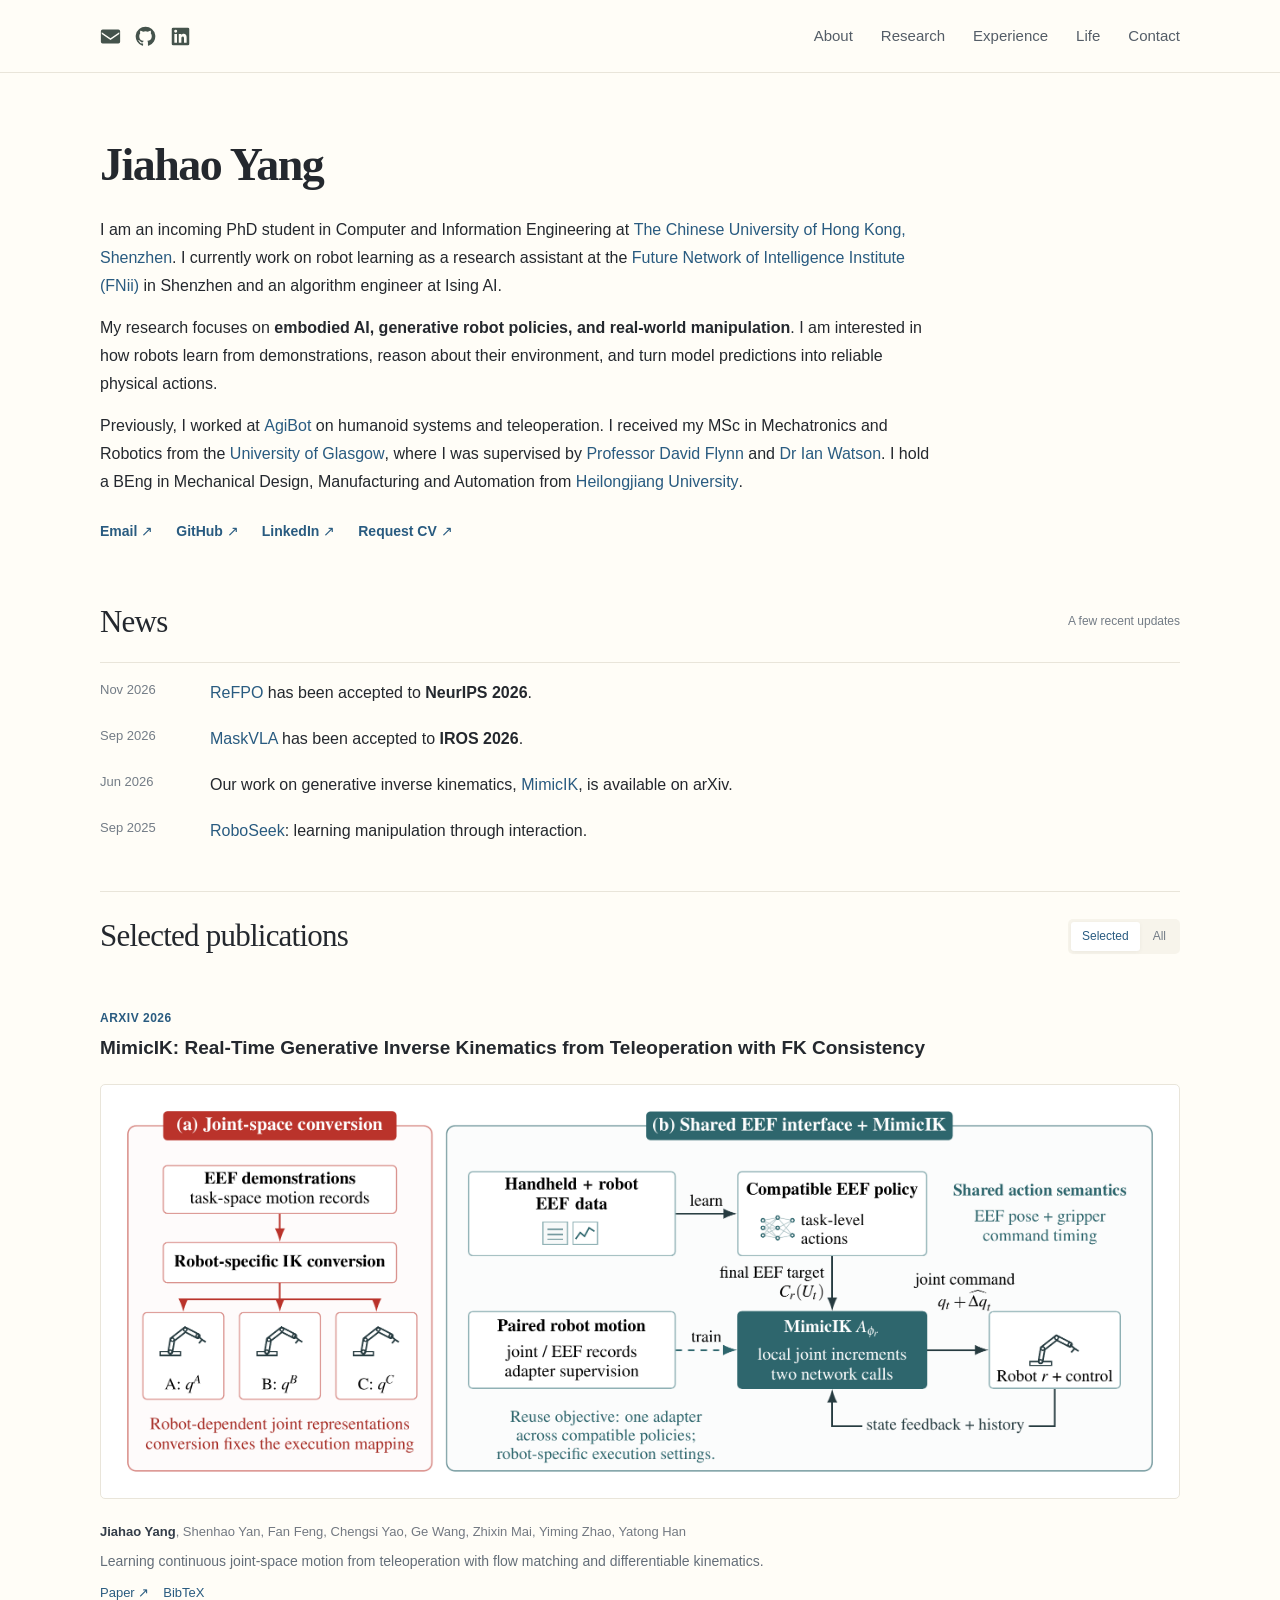
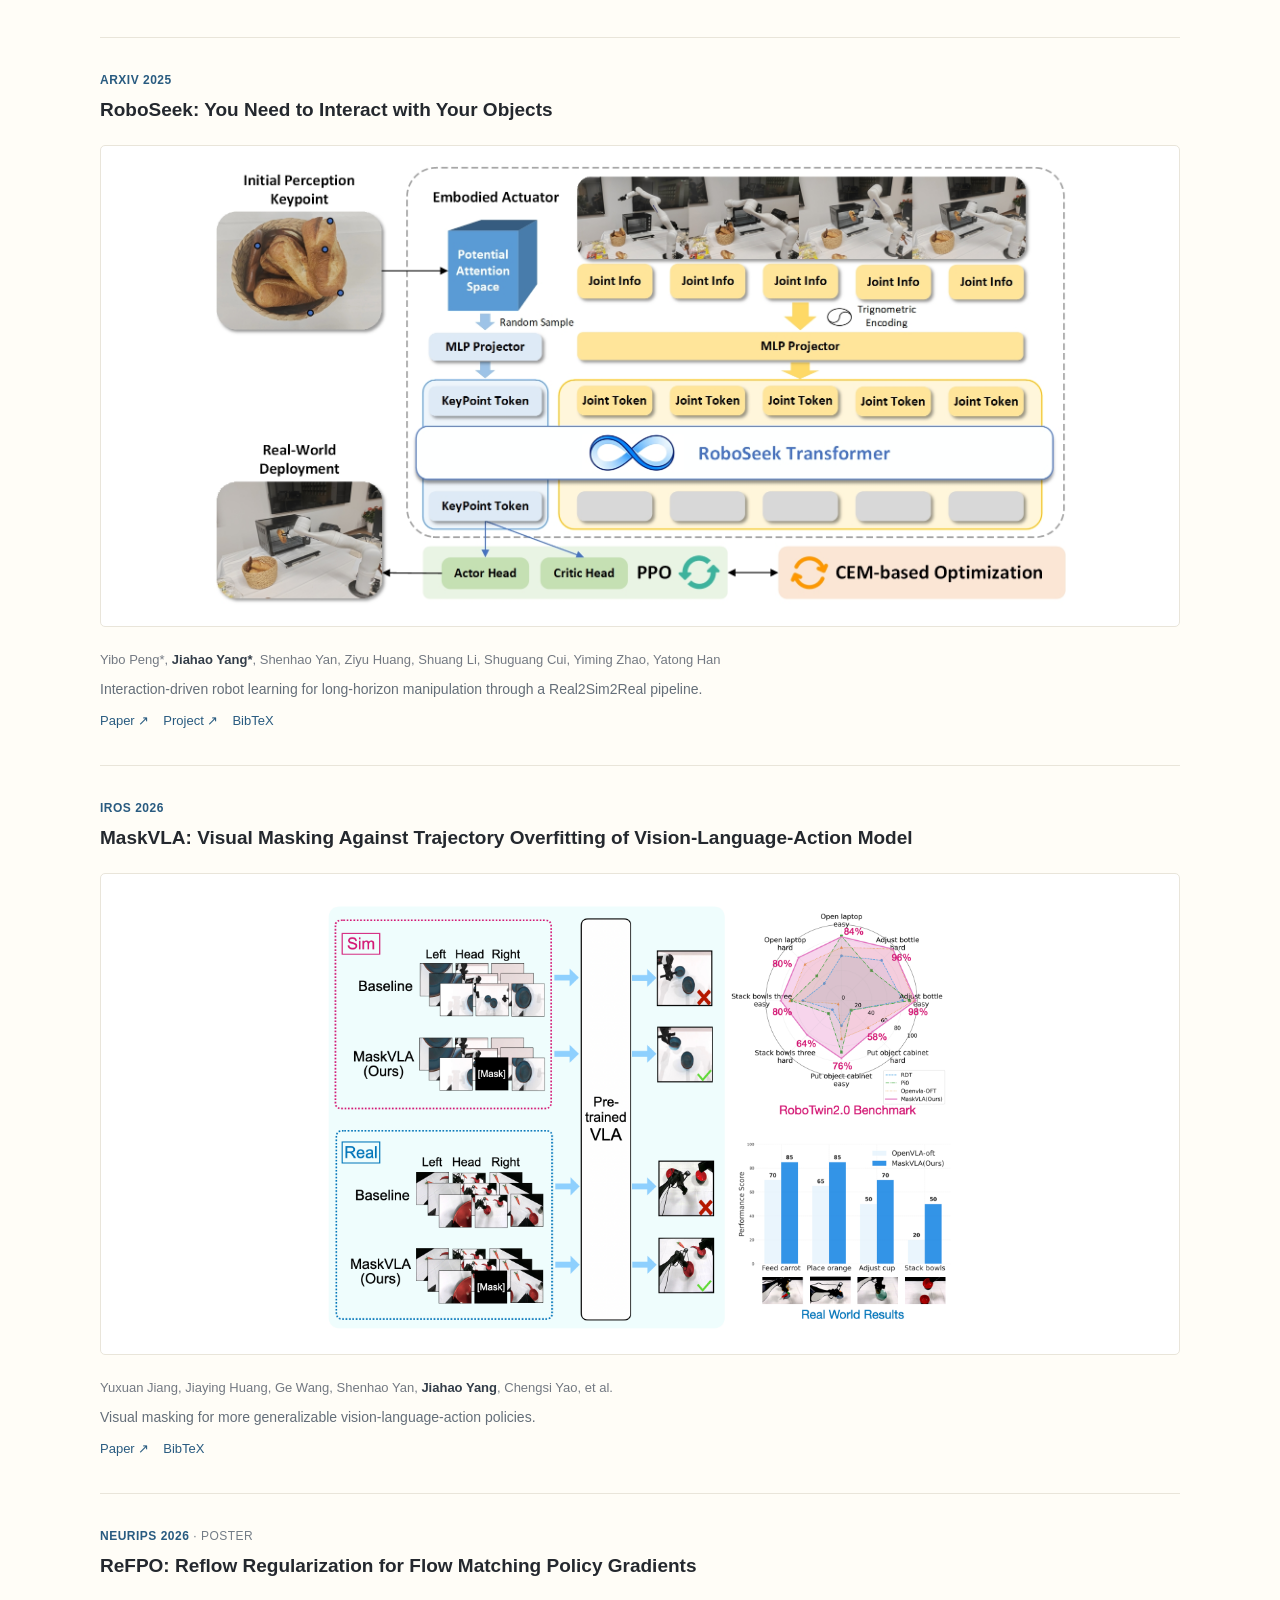
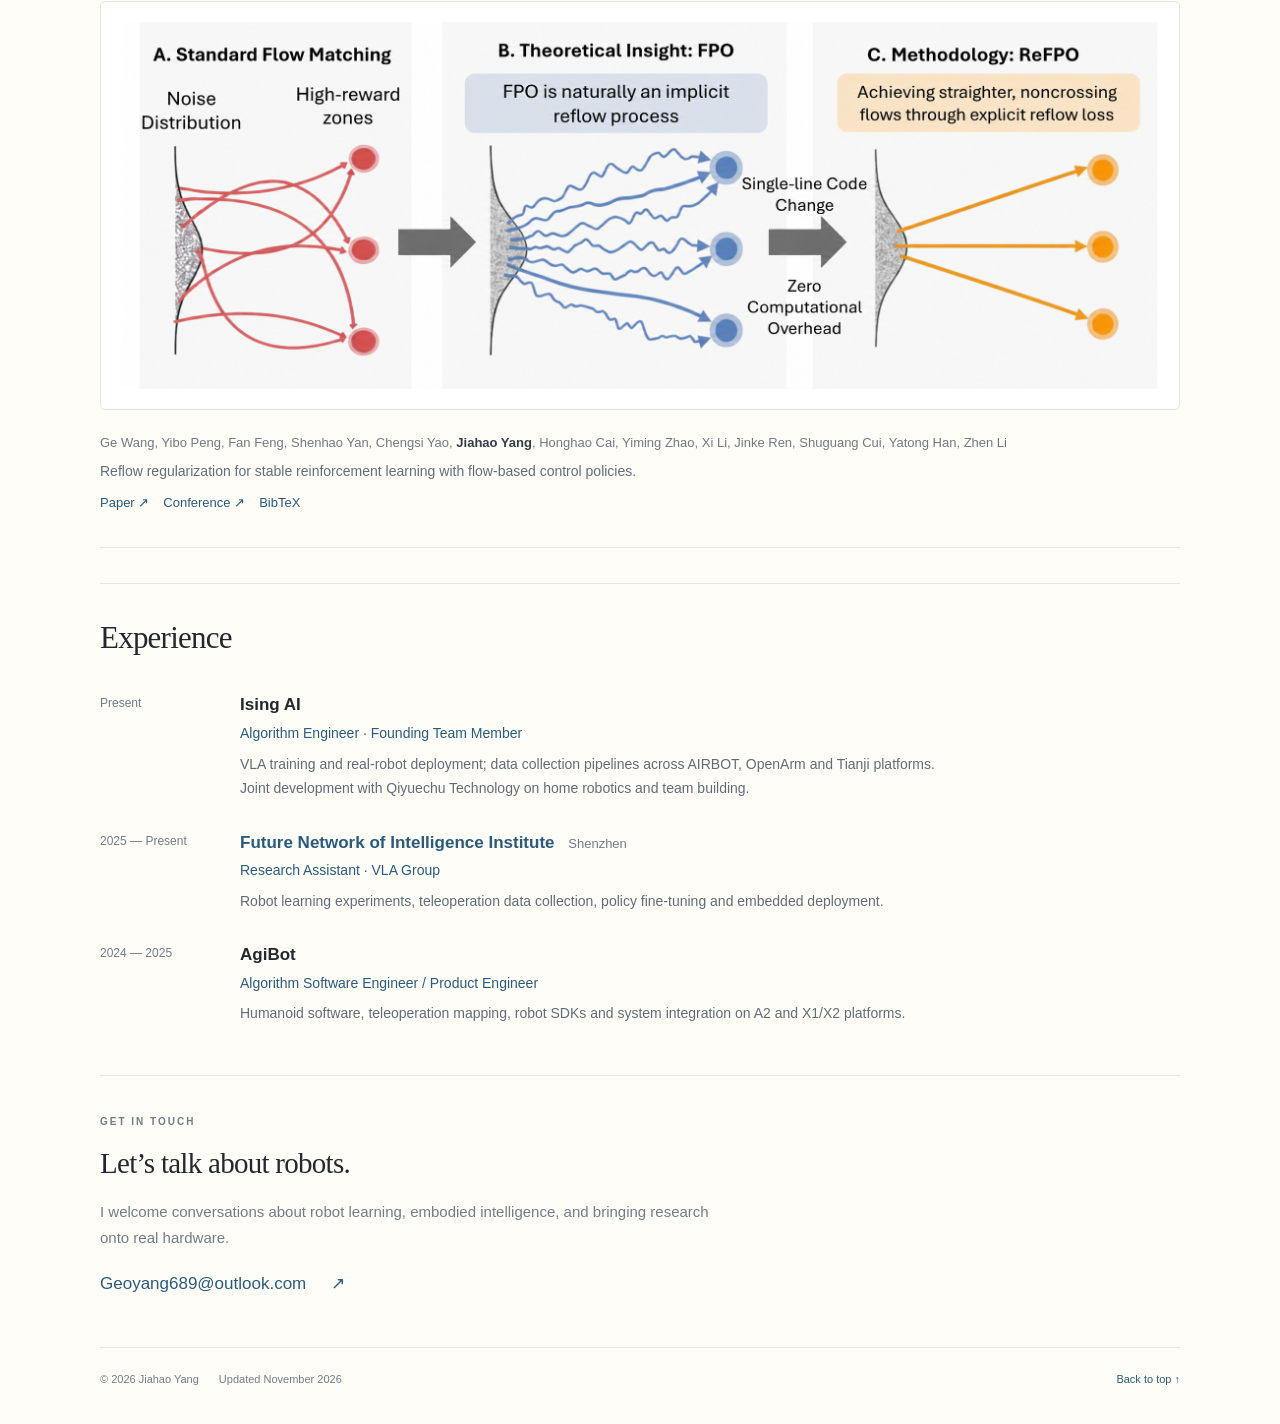
==== commit 8158f380: "Remove publication contribution note" ====
--- a/index.html
+++ b/index.html
@@ -6,7 +6,7 @@
 <main id="content">
 <section id="about" class="hero"><div class="hero-copy"><p class="eyebrow" data-i18n="eyebrow">ROBOT LEARNING · EMBODIED AI</p><h1>Jiahao Yang</h1><h2 class="studio-title" data-i18n="studioTitle">Robot learning,<br>from data to deployment.</h2><div class="bio"><p data-i18n="bio1">I am an incoming PhD student in Computer and Information Engineering at <a href="https://www.cuhk.edu.cn/en" target="_blank" rel="noopener noreferrer">The Chinese University of Hong Kong, Shenzhen</a>. I currently work on robot learning as a research assistant at the <a href="https://fnii.cuhk.edu.cn/" target="_blank" rel="noopener noreferrer">Future Network of Intelligence Institute (FNii)</a> in Shenzhen and an algorithm engineer at Ising AI.</p><p data-i18n="bio2">My research focuses on <strong>embodied AI, generative robot policies, and real-world manipulation</strong>. I am interested in how robots learn from demonstrations, reason about their environment, and turn model predictions into reliable physical actions.</p><p data-i18n="bio3">Previously, I worked at <a href="https://agibot.com/" target="_blank" rel="noopener noreferrer">AgiBot</a> on humanoid systems and teleoperation. I received my MSc in Mechatronics and Robotics from the <a href="https://www.gla.ac.uk/" target="_blank" rel="noopener noreferrer">University of Glasgow</a>, where I was supervised by <a href="https://www.gla.ac.uk/schools/engineering/staff/davidflynn/" target="_blank" rel="noopener noreferrer">Professor David Flynn</a> and <a href="https://www.gla.ac.uk/schools/engineering/staff/ianwatson/" target="_blank" rel="noopener noreferrer">Dr Ian Watson</a>. I hold a BEng in Mechanical Design, Manufacturing and Automation from <a href="https://www.hlju.edu.cn/en/" target="_blank" rel="noopener noreferrer">Heilongjiang University</a>.</p></div><div class="socials"><a href="mailto:Geoyang689@outlook.com">Email ↗</a><a href="https://github.com/RedAmancy918" target="_blank" rel="noopener noreferrer">GitHub ↗</a><a href="https://www.linkedin.com/in/jiahao-yang-7270361b2/" target="_blank" rel="noopener noreferrer">LinkedIn ↗</a><a href="mailto:Geoyang689@outlook.com?subject=CV%20request" data-i18n="cv">Request CV ↗</a></div></div><div class="hero-visual"><img class="portrait" src="assets/portrait.svg" data-portrait alt=""><div class="robot-visual"><img src="assets/robot-platform.png" alt="Robot arm used in MimicIK research"><p>MimicIK <span>Real-world robot learning</span></p></div></div></section>
 <section class="news-section" aria-labelledby="news-title"><div class="section-heading"><h2 id="news-title" data-i18n="news">News</h2><span class="section-note" data-i18n="latest">A few recent updates</span></div><ol class="news-list"><li><time datetime="2026-11-06">Nov 2026</time><span><a href="https://neurips.cc/virtual/2026/poster/152804" target="_blank" rel="noopener noreferrer">ReFPO</a> has been accepted to <strong>NeurIPS 2026</strong>.</span></li><li><time datetime="2026-09">Sep 2026</time><span data-i18n="news1"><a href="https://arxiv.org/abs/2609.23565" target="_blank" rel="noopener noreferrer">MaskVLA</a> has been accepted to <strong>IROS 2026</strong>.</span></li><li><time datetime="2026-06">Jun 2026</time><span data-i18n="news2">Our work on generative inverse kinematics, <a href="https://arxiv.org/abs/2606.15148" target="_blank" rel="noopener noreferrer">MimicIK</a>, is available on arXiv.</span></li><li><time datetime="2025-09">Sep 2025</time><span data-i18n="news3"><a href="https://russderrick.github.io/Roboseek/" target="_blank" rel="noopener noreferrer">RoboSeek</a>: learning manipulation through interaction.</span></li></ol></section>
-<section id="publications"><div class="section-heading"><div><p class="eyebrow" data-i18n="researchLabel">RESEARCH</p><h2 data-i18n="publications">Selected publications</h2></div><div class="publication-filter" role="group" aria-label="Publication filter"><button type="button" data-filter="selected" aria-pressed="true" data-i18n="selected">Selected</button><button type="button" data-filter="all" aria-pressed="false" data-i18n="all">All</button></div></div><p class="contribution-note" data-i18n="contribution">* Equal contribution. My name is highlighted in bold.</p><div class="papers"><article class="paper" data-selected="true" >
+<section id="publications"><div class="section-heading"><div><p class="eyebrow" data-i18n="researchLabel">RESEARCH</p><h2 data-i18n="publications">Selected publications</h2></div><div class="publication-filter" role="group" aria-label="Publication filter"><button type="button" data-filter="selected" aria-pressed="true" data-i18n="selected">Selected</button><button type="button" data-filter="all" aria-pressed="false" data-i18n="all">All</button></div></div><div class="papers"><article class="paper" data-selected="true" >
  <header class="paper-heading"><p class="venue">arXiv 2026</p><h3><a href="https://arxiv.org/abs/2606.15148" target="_blank" rel="noopener noreferrer">MimicIK: Real-Time Generative Inverse Kinematics from Teleoperation with FK Consistency</a></h3></header><div class="paper-media"><img src="assets/mimicik.png" alt="mimicik research overview" loading="lazy"></div><div class="paper-body"><p class="authors"><strong>Jiahao Yang</strong>, Shenhao Yan, Fan Feng, Chengsi Yao, Ge Wang, Zhixin Mai, Yiming Zhao, Yatong Han</p><p class="paper-summary">Learning continuous joint-space motion from teleoperation with flow matching and differentiable kinematics.</p><div class="paper-links"><a href="https://arxiv.org/abs/2606.15148" target="_blank" rel="noopener noreferrer" data-i18n="paper">Paper ↗</a><button type="button" data-bib="mimicik">BibTeX</button></div></div></article><article class="paper" data-selected="true" >
  <header class="paper-heading"><p class="venue">arXiv 2025</p><h3><a href="https://arxiv.org/abs/2509.17783" target="_blank" rel="noopener noreferrer">RoboSeek: You Need to Interact with Your Objects</a></h3></header><div class="paper-media"><img src="assets/roboseek.jpg" alt="roboseek research overview" loading="lazy"></div><div class="paper-body"><p class="authors">Yibo Peng*, <strong>Jiahao Yang*</strong>, Shenhao Yan, Ziyu Huang, Shuang Li, Shuguang Cui, Yiming Zhao, Yatong Han</p><p class="paper-summary">Interaction-driven robot learning for long-horizon manipulation through a Real2Sim2Real pipeline.</p><div class="paper-links"><a href="https://arxiv.org/abs/2509.17783" target="_blank" rel="noopener noreferrer" data-i18n="paper">Paper ↗</a><a href="https://russderrick.github.io/Roboseek/" target="_blank" rel="noopener noreferrer" data-i18n="project">Project ↗</a><button type="button" data-bib="roboseek">BibTeX</button></div></div></article><article class="paper" data-selected="true" >
  <header class="paper-heading"><p class="venue">IROS 2026</p><h3><a href="https://arxiv.org/abs/2609.23565" target="_blank" rel="noopener noreferrer">MaskVLA: Visual Masking Against Trajectory Overfitting of Vision-Language-Action Model</a></h3></header><div class="paper-media"><img src="assets/maskvla.png" alt="maskvla research overview" loading="lazy"></div><div class="paper-body"><p class="authors">Yuxuan Jiang, Jiaying Huang, Ge Wang, Shenhao Yan, <strong>Jiahao Yang</strong>, Chengsi Yao, et al.</p><p class="paper-summary">Visual masking for more generalizable vision-language-action policies.</p><div class="paper-links"><a href="https://arxiv.org/abs/2609.23565" target="_blank" rel="noopener noreferrer" data-i18n="paper">Paper ↗</a><button type="button" data-bib="maskvla">BibTeX</button></div></div></article><article class="paper" data-selected="true" >
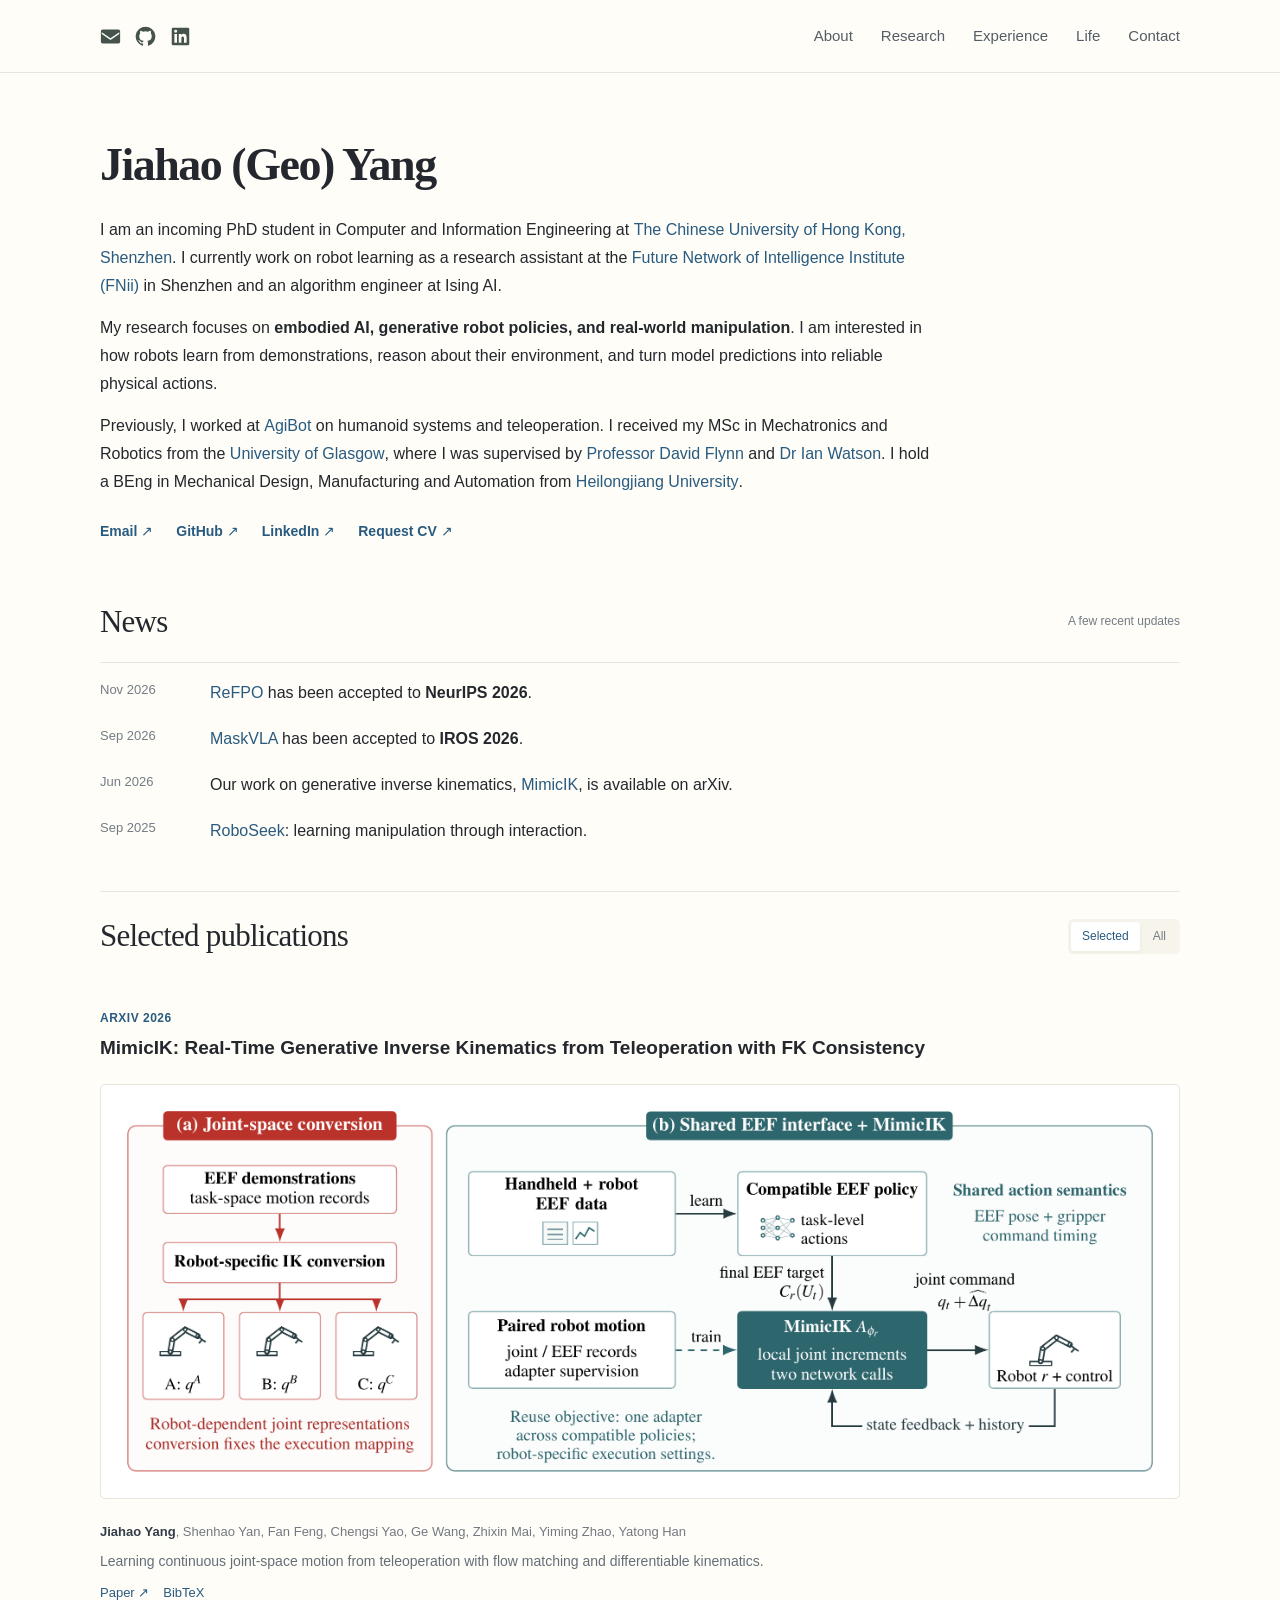
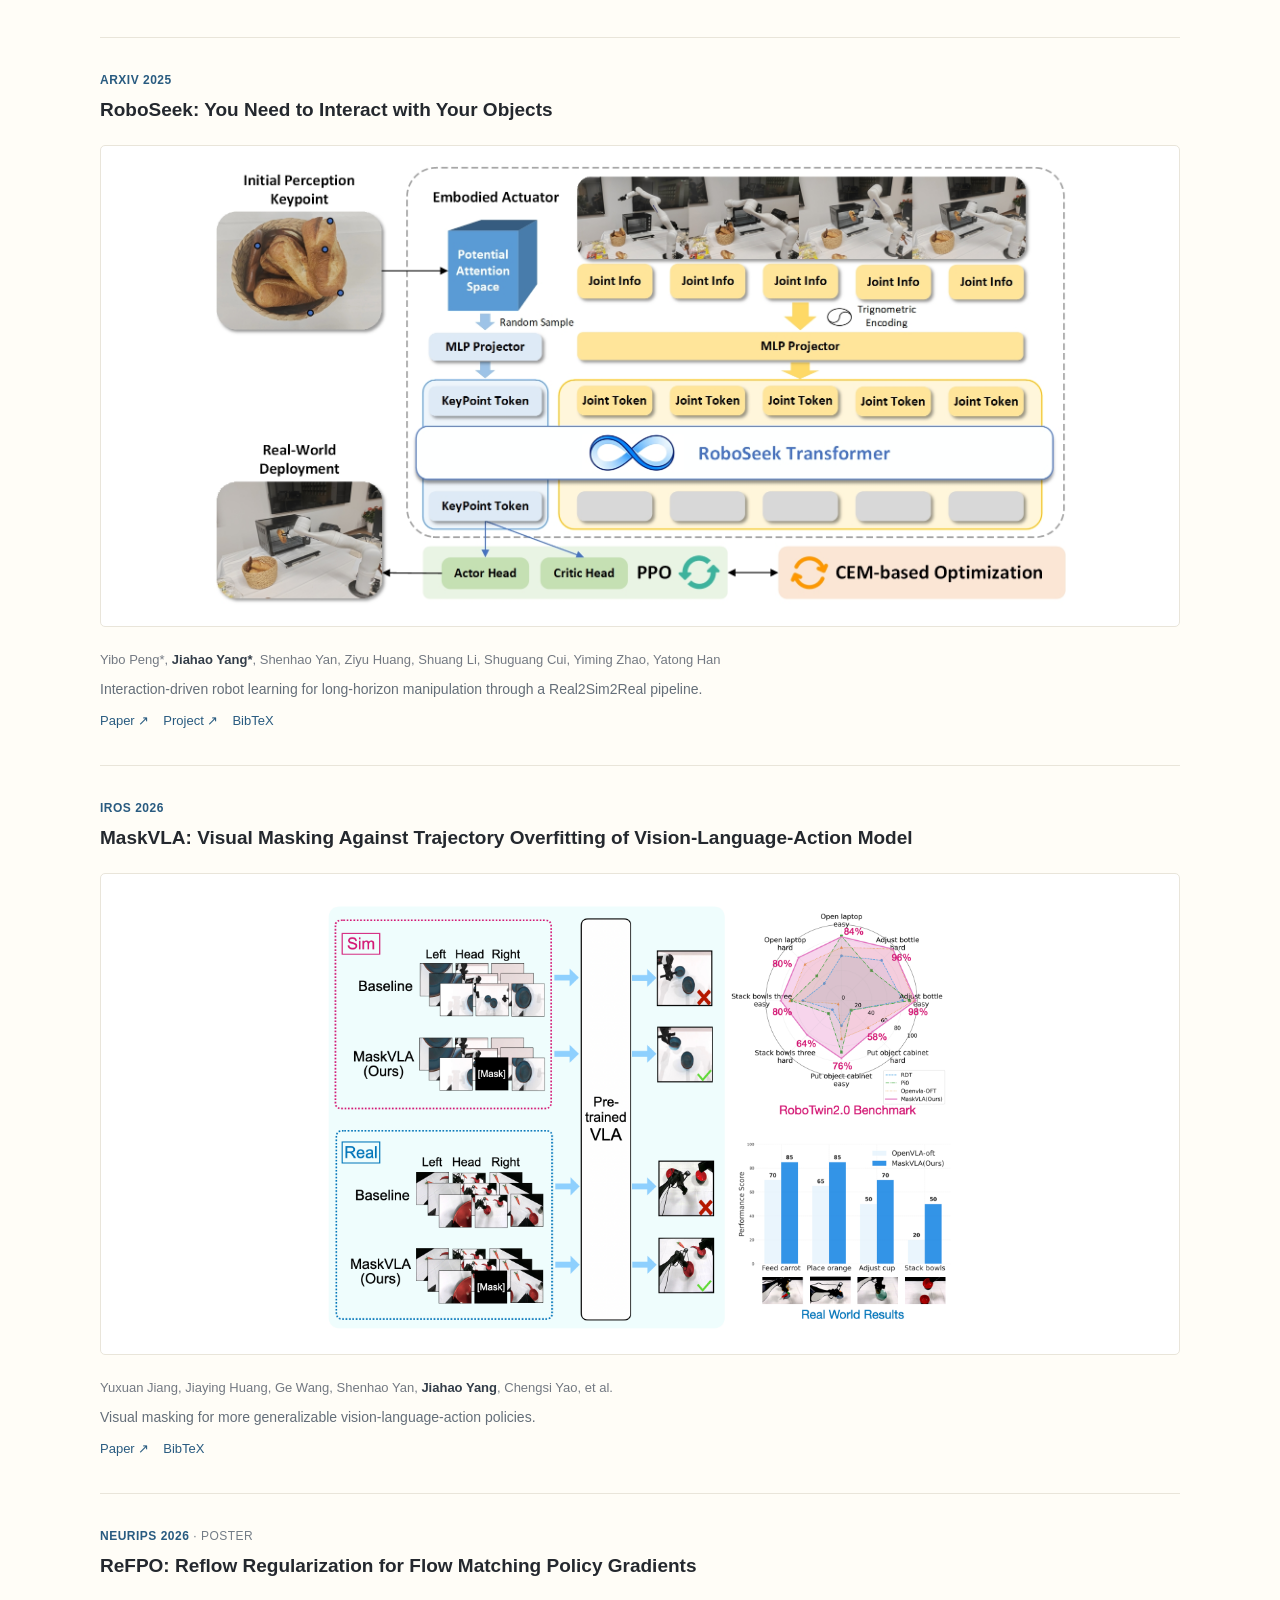
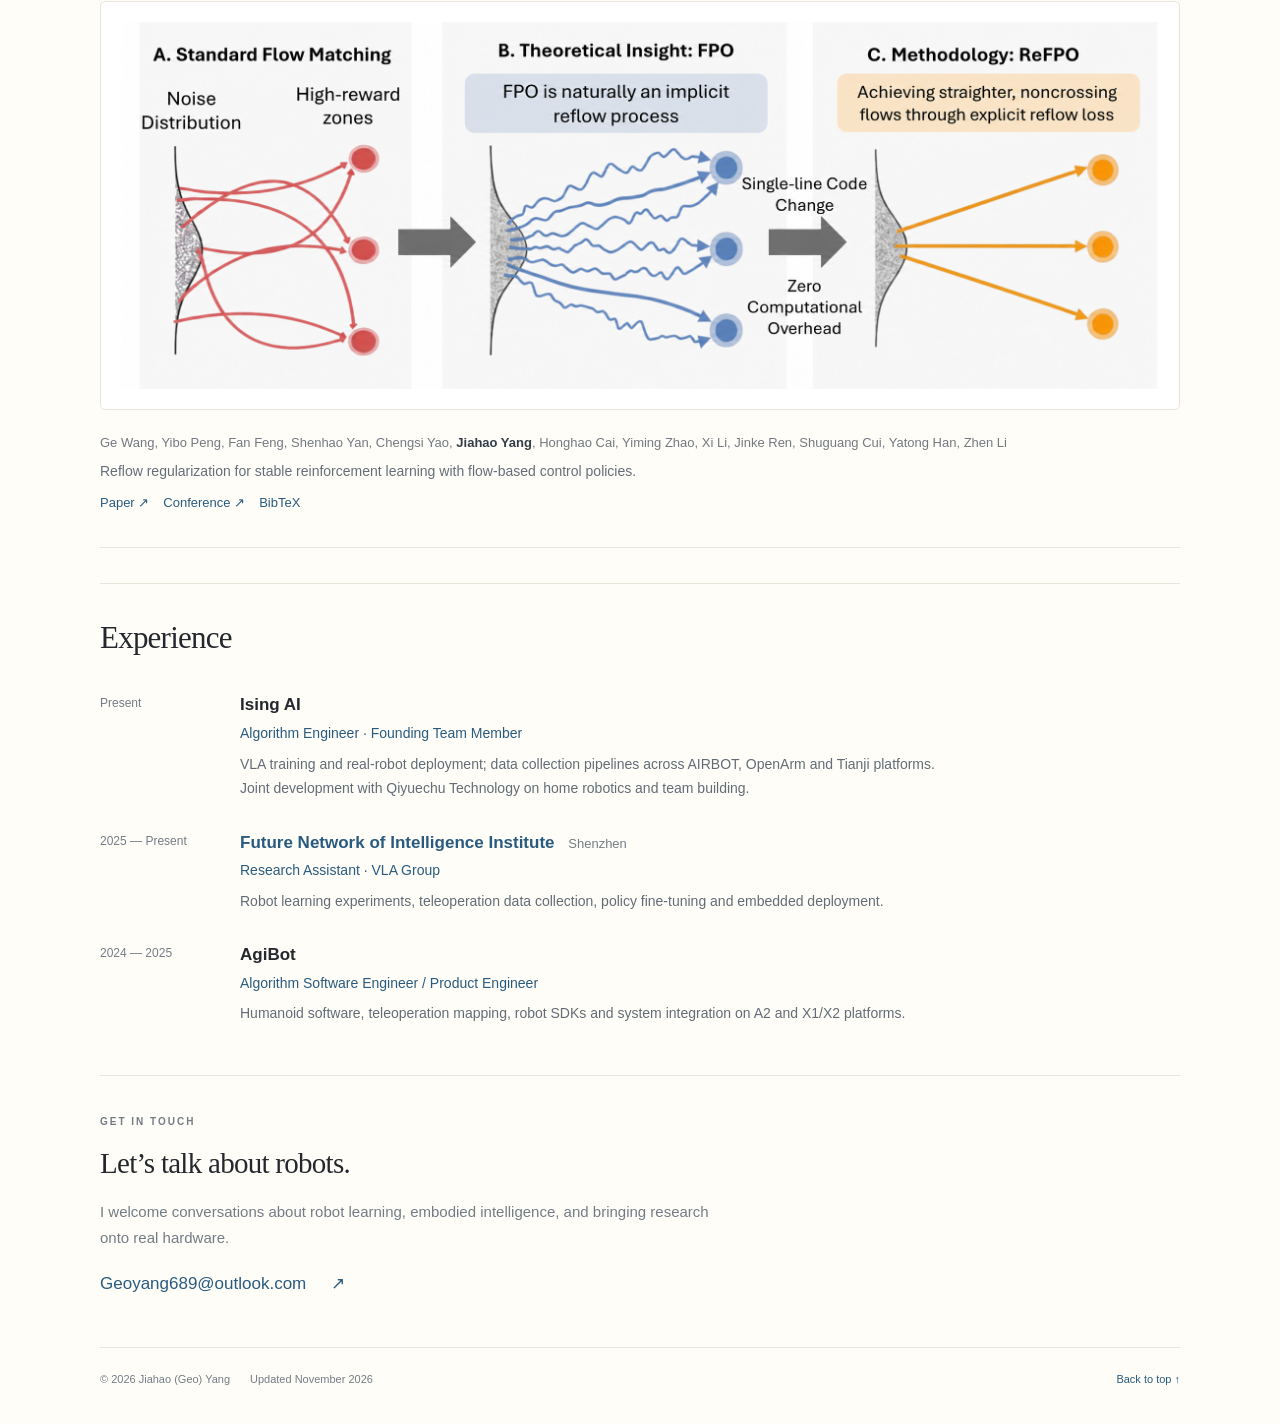
==== commit baa25651: "Update display name to Jiahao (Geo) Yang" ====
--- a/index.html
+++ b/index.html
@@ -1,10 +1,10 @@
 <!doctype html>
-<html lang="en"><head><meta charset="utf-8"><meta name="viewport" content="width=device-width, initial-scale=1"><meta name="description" content="Jiahao Yang — robot learning, embodied AI, and real-world manipulation. Research, publications and engineering experience."><meta name="theme-color" content="#ffffff"><meta property="og:title" content="Jiahao Yang | Robot Learning & Embodied AI"><meta property="og:description" content="Research and engineering at the intersection of robot learning, embodied AI and real-world manipulation."><meta property="og:type" content="website"><meta property="og:url" content="https://redamancy918.github.io/"><title>Jiahao Yang | Robot Learning & Embodied AI</title><link rel="icon" href="assets/favicon.svg?v=riverbank" type="image/svg+xml"><link rel="stylesheet" href="style.css"><script src="site.js" defer></script></head>
+<html lang="en"><head><meta charset="utf-8"><meta name="viewport" content="width=device-width, initial-scale=1"><meta name="description" content="Jiahao (Geo) Yang — robot learning, embodied AI, and real-world manipulation. Research, publications and engineering experience."><meta name="theme-color" content="#ffffff"><meta property="og:title" content="Jiahao (Geo) Yang | Robot Learning & Embodied AI"><meta property="og:description" content="Research and engineering at the intersection of robot learning, embodied AI and real-world manipulation."><meta property="og:type" content="website"><meta property="og:url" content="https://redamancy918.github.io/"><title>Jiahao (Geo) Yang | Robot Learning & Embodied AI</title><link rel="icon" href="assets/favicon.svg?v=riverbank" type="image/svg+xml"><link rel="stylesheet" href="style.css"><script src="site.js" defer></script></head>
 <body data-style="classic"><a class="skip-link" href="#about">Skip to content</a>
 <header class="topbar"><div class="topbar-inner"><div class="social-icons" aria-label="Social links"><a href="mailto:Geoyang689@outlook.com" aria-label="Email" title="Email"><svg viewBox="0 0 24 24" aria-hidden="true"><path d="M3 4h18a2 2 0 0 1 2 2v12a2 2 0 0 1-2 2H3a2 2 0 0 1-2-2V6a2 2 0 0 1 2-2zm9 10L2 7v2l10 7 10-7V7z"/></svg></a><a href="https://github.com/RedAmancy918" target="_blank" rel="noopener noreferrer" aria-label="GitHub" title="GitHub"><svg viewBox="0 0 24 24" aria-hidden="true"><path d="M12 .8a11.2 11.2 0 0 0-3.54 21.83c.56.1.77-.24.77-.54v-2.09c-3.13.68-3.79-1.33-3.79-1.33-.51-1.3-1.25-1.65-1.25-1.65-1.02-.7.08-.69.08-.69 1.13.08 1.73 1.16 1.73 1.16 1 1.72 2.63 1.22 3.27.93.1-.73.4-1.22.71-1.5-2.5-.28-5.12-1.25-5.12-5.57 0-1.23.44-2.24 1.16-3.03-.12-.28-.5-1.43.11-2.99 0 0 .95-.3 3.08 1.16a10.7 10.7 0 0 1 5.6 0c2.14-1.45 3.08-1.16 3.08-1.16.61 1.56.23 2.71.11 2.99.73.79 1.16 1.8 1.16 3.03 0 4.33-2.62 5.28-5.13 5.56.4.35.76 1.03.76 2.08v3.1c0 .3.2.65.77.54A11.2 11.2 0 0 0 12 .8z"/></svg></a><a href="https://www.linkedin.com/in/jiahao-yang-7270361b2/" target="_blank" rel="noopener noreferrer" aria-label="LinkedIn" title="LinkedIn"><svg viewBox="0 0 24 24" aria-hidden="true"><path d="M20.45 2H3.55A1.55 1.55 0 0 0 2 3.55v16.9A1.55 1.55 0 0 0 3.55 22h16.9A1.55 1.55 0 0 0 22 20.45V3.55A1.55 1.55 0 0 0 20.45 2zM8 19H5V9h3zM6.5 7.7A1.7 1.7 0 1 1 6.5 4.3a1.7 1.7 0 0 1 0 3.4zM19 19h-3v-5.1c0-1.5-.6-2-1.4-2-1.1 0-1.6.8-1.6 2V19h-3V9h2.9v1.4c.5-.9 1.4-1.6 2.8-1.6 2.2 0 3.3 1.4 3.3 4.1z"/></svg></a></div><nav aria-label="Main navigation"><a href="#about" data-i18n="about">About</a><a href="#publications" data-i18n="research">Research</a><a href="#experience" data-i18n="experience">Experience</a><a href="life.html" data-i18n="life">Life</a><a href="#contact" data-i18n="contact">Contact</a></nav></div></header>
-<div class="site-layout"><aside class="identity"><img class="portrait" src="assets/portrait.svg" data-portrait alt=""><h2>Jiahao Yang</h2><p class="identity-role" data-i18n="role">Robot learning & embodied AI</p><div class="identity-links"><a href="mailto:Geoyang689@outlook.com">Email ↗</a><a href="https://github.com/RedAmancy918" target="_blank" rel="noopener noreferrer">GitHub ↗</a></div><p class="identity-location">Shenzhen, China</p></aside>
+<div class="site-layout"><aside class="identity"><img class="portrait" src="assets/portrait.svg" data-portrait alt=""><h2>Jiahao (Geo) Yang</h2><p class="identity-role" data-i18n="role">Robot learning & embodied AI</p><div class="identity-links"><a href="mailto:Geoyang689@outlook.com">Email ↗</a><a href="https://github.com/RedAmancy918" target="_blank" rel="noopener noreferrer">GitHub ↗</a></div><p class="identity-location">Shenzhen, China</p></aside>
 <main id="content">
-<section id="about" class="hero"><div class="hero-copy"><p class="eyebrow" data-i18n="eyebrow">ROBOT LEARNING · EMBODIED AI</p><h1>Jiahao Yang</h1><h2 class="studio-title" data-i18n="studioTitle">Robot learning,<br>from data to deployment.</h2><div class="bio"><p data-i18n="bio1">I am an incoming PhD student in Computer and Information Engineering at <a href="https://www.cuhk.edu.cn/en" target="_blank" rel="noopener noreferrer">The Chinese University of Hong Kong, Shenzhen</a>. I currently work on robot learning as a research assistant at the <a href="https://fnii.cuhk.edu.cn/" target="_blank" rel="noopener noreferrer">Future Network of Intelligence Institute (FNii)</a> in Shenzhen and an algorithm engineer at Ising AI.</p><p data-i18n="bio2">My research focuses on <strong>embodied AI, generative robot policies, and real-world manipulation</strong>. I am interested in how robots learn from demonstrations, reason about their environment, and turn model predictions into reliable physical actions.</p><p data-i18n="bio3">Previously, I worked at <a href="https://agibot.com/" target="_blank" rel="noopener noreferrer">AgiBot</a> on humanoid systems and teleoperation. I received my MSc in Mechatronics and Robotics from the <a href="https://www.gla.ac.uk/" target="_blank" rel="noopener noreferrer">University of Glasgow</a>, where I was supervised by <a href="https://www.gla.ac.uk/schools/engineering/staff/davidflynn/" target="_blank" rel="noopener noreferrer">Professor David Flynn</a> and <a href="https://www.gla.ac.uk/schools/engineering/staff/ianwatson/" target="_blank" rel="noopener noreferrer">Dr Ian Watson</a>. I hold a BEng in Mechanical Design, Manufacturing and Automation from <a href="https://www.hlju.edu.cn/en/" target="_blank" rel="noopener noreferrer">Heilongjiang University</a>.</p></div><div class="socials"><a href="mailto:Geoyang689@outlook.com">Email ↗</a><a href="https://github.com/RedAmancy918" target="_blank" rel="noopener noreferrer">GitHub ↗</a><a href="https://www.linkedin.com/in/jiahao-yang-7270361b2/" target="_blank" rel="noopener noreferrer">LinkedIn ↗</a><a href="mailto:Geoyang689@outlook.com?subject=CV%20request" data-i18n="cv">Request CV ↗</a></div></div><div class="hero-visual"><img class="portrait" src="assets/portrait.svg" data-portrait alt=""><div class="robot-visual"><img src="assets/robot-platform.png" alt="Robot arm used in MimicIK research"><p>MimicIK <span>Real-world robot learning</span></p></div></div></section>
+<section id="about" class="hero"><div class="hero-copy"><p class="eyebrow" data-i18n="eyebrow">ROBOT LEARNING · EMBODIED AI</p><h1>Jiahao (Geo) Yang</h1><h2 class="studio-title" data-i18n="studioTitle">Robot learning,<br>from data to deployment.</h2><div class="bio"><p data-i18n="bio1">I am an incoming PhD student in Computer and Information Engineering at <a href="https://www.cuhk.edu.cn/en" target="_blank" rel="noopener noreferrer">The Chinese University of Hong Kong, Shenzhen</a>. I currently work on robot learning as a research assistant at the <a href="https://fnii.cuhk.edu.cn/" target="_blank" rel="noopener noreferrer">Future Network of Intelligence Institute (FNii)</a> in Shenzhen and an algorithm engineer at Ising AI.</p><p data-i18n="bio2">My research focuses on <strong>embodied AI, generative robot policies, and real-world manipulation</strong>. I am interested in how robots learn from demonstrations, reason about their environment, and turn model predictions into reliable physical actions.</p><p data-i18n="bio3">Previously, I worked at <a href="https://agibot.com/" target="_blank" rel="noopener noreferrer">AgiBot</a> on humanoid systems and teleoperation. I received my MSc in Mechatronics and Robotics from the <a href="https://www.gla.ac.uk/" target="_blank" rel="noopener noreferrer">University of Glasgow</a>, where I was supervised by <a href="https://www.gla.ac.uk/schools/engineering/staff/davidflynn/" target="_blank" rel="noopener noreferrer">Professor David Flynn</a> and <a href="https://www.gla.ac.uk/schools/engineering/staff/ianwatson/" target="_blank" rel="noopener noreferrer">Dr Ian Watson</a>. I hold a BEng in Mechanical Design, Manufacturing and Automation from <a href="https://www.hlju.edu.cn/en/" target="_blank" rel="noopener noreferrer">Heilongjiang University</a>.</p></div><div class="socials"><a href="mailto:Geoyang689@outlook.com">Email ↗</a><a href="https://github.com/RedAmancy918" target="_blank" rel="noopener noreferrer">GitHub ↗</a><a href="https://www.linkedin.com/in/jiahao-yang-7270361b2/" target="_blank" rel="noopener noreferrer">LinkedIn ↗</a><a href="mailto:Geoyang689@outlook.com?subject=CV%20request" data-i18n="cv">Request CV ↗</a></div></div><div class="hero-visual"><img class="portrait" src="assets/portrait.svg" data-portrait alt=""><div class="robot-visual"><img src="assets/robot-platform.png" alt="Robot arm used in MimicIK research"><p>MimicIK <span>Real-world robot learning</span></p></div></div></section>
 <section class="news-section" aria-labelledby="news-title"><div class="section-heading"><h2 id="news-title" data-i18n="news">News</h2><span class="section-note" data-i18n="latest">A few recent updates</span></div><ol class="news-list"><li><time datetime="2026-11-06">Nov 2026</time><span><a href="https://neurips.cc/virtual/2026/poster/152804" target="_blank" rel="noopener noreferrer">ReFPO</a> has been accepted to <strong>NeurIPS 2026</strong>.</span></li><li><time datetime="2026-09">Sep 2026</time><span data-i18n="news1"><a href="https://arxiv.org/abs/2609.23565" target="_blank" rel="noopener noreferrer">MaskVLA</a> has been accepted to <strong>IROS 2026</strong>.</span></li><li><time datetime="2026-06">Jun 2026</time><span data-i18n="news2">Our work on generative inverse kinematics, <a href="https://arxiv.org/abs/2606.15148" target="_blank" rel="noopener noreferrer">MimicIK</a>, is available on arXiv.</span></li><li><time datetime="2025-09">Sep 2025</time><span data-i18n="news3"><a href="https://russderrick.github.io/Roboseek/" target="_blank" rel="noopener noreferrer">RoboSeek</a>: learning manipulation through interaction.</span></li></ol></section>
 <section id="publications"><div class="section-heading"><div><p class="eyebrow" data-i18n="researchLabel">RESEARCH</p><h2 data-i18n="publications">Selected publications</h2></div><div class="publication-filter" role="group" aria-label="Publication filter"><button type="button" data-filter="selected" aria-pressed="true" data-i18n="selected">Selected</button><button type="button" data-filter="all" aria-pressed="false" data-i18n="all">All</button></div></div><div class="papers"><article class="paper" data-selected="true" >
  <header class="paper-heading"><p class="venue">arXiv 2026</p><h3><a href="https://arxiv.org/abs/2606.15148" target="_blank" rel="noopener noreferrer">MimicIK: Real-Time Generative Inverse Kinematics from Teleoperation with FK Consistency</a></h3></header><div class="paper-media"><img src="assets/mimicik.png" alt="mimicik research overview" loading="lazy"></div><div class="paper-body"><p class="authors"><strong>Jiahao Yang</strong>, Shenhao Yan, Fan Feng, Chengsi Yao, Ge Wang, Zhixin Mai, Yiming Zhao, Yatong Han</p><p class="paper-summary">Learning continuous joint-space motion from teleoperation with flow matching and differentiable kinematics.</p><div class="paper-links"><a href="https://arxiv.org/abs/2606.15148" target="_blank" rel="noopener noreferrer" data-i18n="paper">Paper ↗</a><button type="button" data-bib="mimicik">BibTeX</button></div></div></article><article class="paper" data-selected="true" >
@@ -20,6 +20,6 @@
 <section id="education"><div class="section-heading"><h2 data-i18n="education">Education</h2></div><div class="education-list"><div><span class="edu-date" data-i18n="incoming">Incoming · Spring intake</span><h3 data-i18n="cuhk">The Chinese University of Hong Kong, Shenzhen</h3><p data-i18n="phd">PhD in Computer and Information Engineering</p></div><div><span class="edu-date">2022 — 2024</span><h3 data-i18n="glasgow">University of Glasgow</h3><p data-i18n="msc">MSc in Mechatronics and Robotics</p></div><div><span class="edu-date">2016 — 2020</span><h3 data-i18n="hlju">Heilongjiang University</h3><p data-i18n="beng">BEng in Mechanical Design, Manufacturing and Automation</p></div></div></section>
 -->
 <section id="contact" class="contact-section"><p class="eyebrow" data-i18n="getInTouch">GET IN TOUCH</p><h2 data-i18n="contactTitle">Let’s talk about robots.</h2><p data-i18n="contactText">I welcome conversations about robot learning, embodied intelligence, and bringing research onto real hardware.</p><a class="email-link" href="mailto:Geoyang689@outlook.com">Geoyang689@outlook.com <span aria-hidden="true">↗</span></a></section>
-<footer><span>© 2026 Jiahao Yang</span><span data-i18n="updated">Updated November 2026</span><a href="#about" data-i18n="backTop">Back to top ↑</a></footer></main></div>
+<footer><span>© 2026 Jiahao (Geo) Yang</span><span data-i18n="updated">Updated November 2026</span><a href="#about" data-i18n="backTop">Back to top ↑</a></footer></main></div>
 <dialog id="bib-dialog" aria-labelledby="bib-title"><div class="dialog-head"><h2 id="bib-title">BibTeX</h2><button type="button" id="close-bib" aria-label="Close citation">×</button></div><pre id="bib-content" tabindex="0"></pre><div class="dialog-footer"><span id="copy-status" aria-live="polite"></span><button type="button" id="copy-bib" data-i18n="copy">Copy citation</button></div></dialog>
 </body></html>
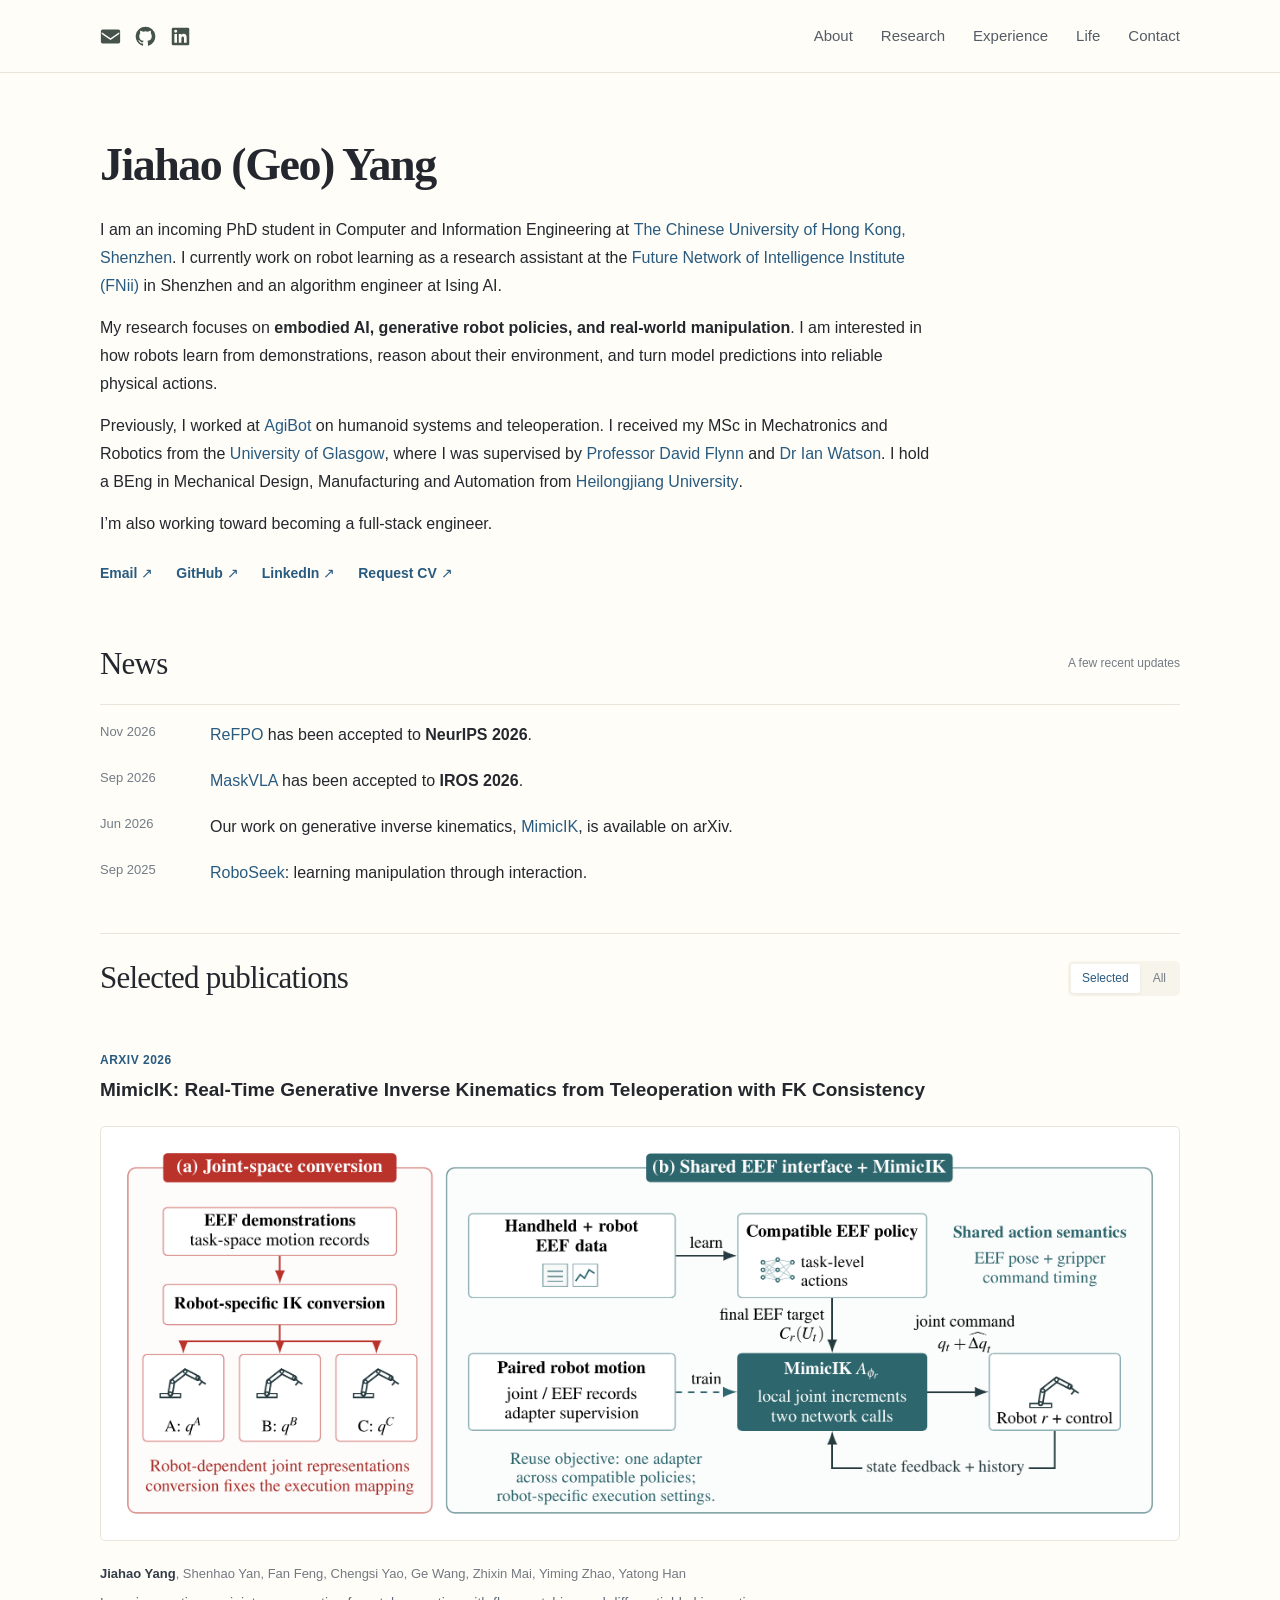
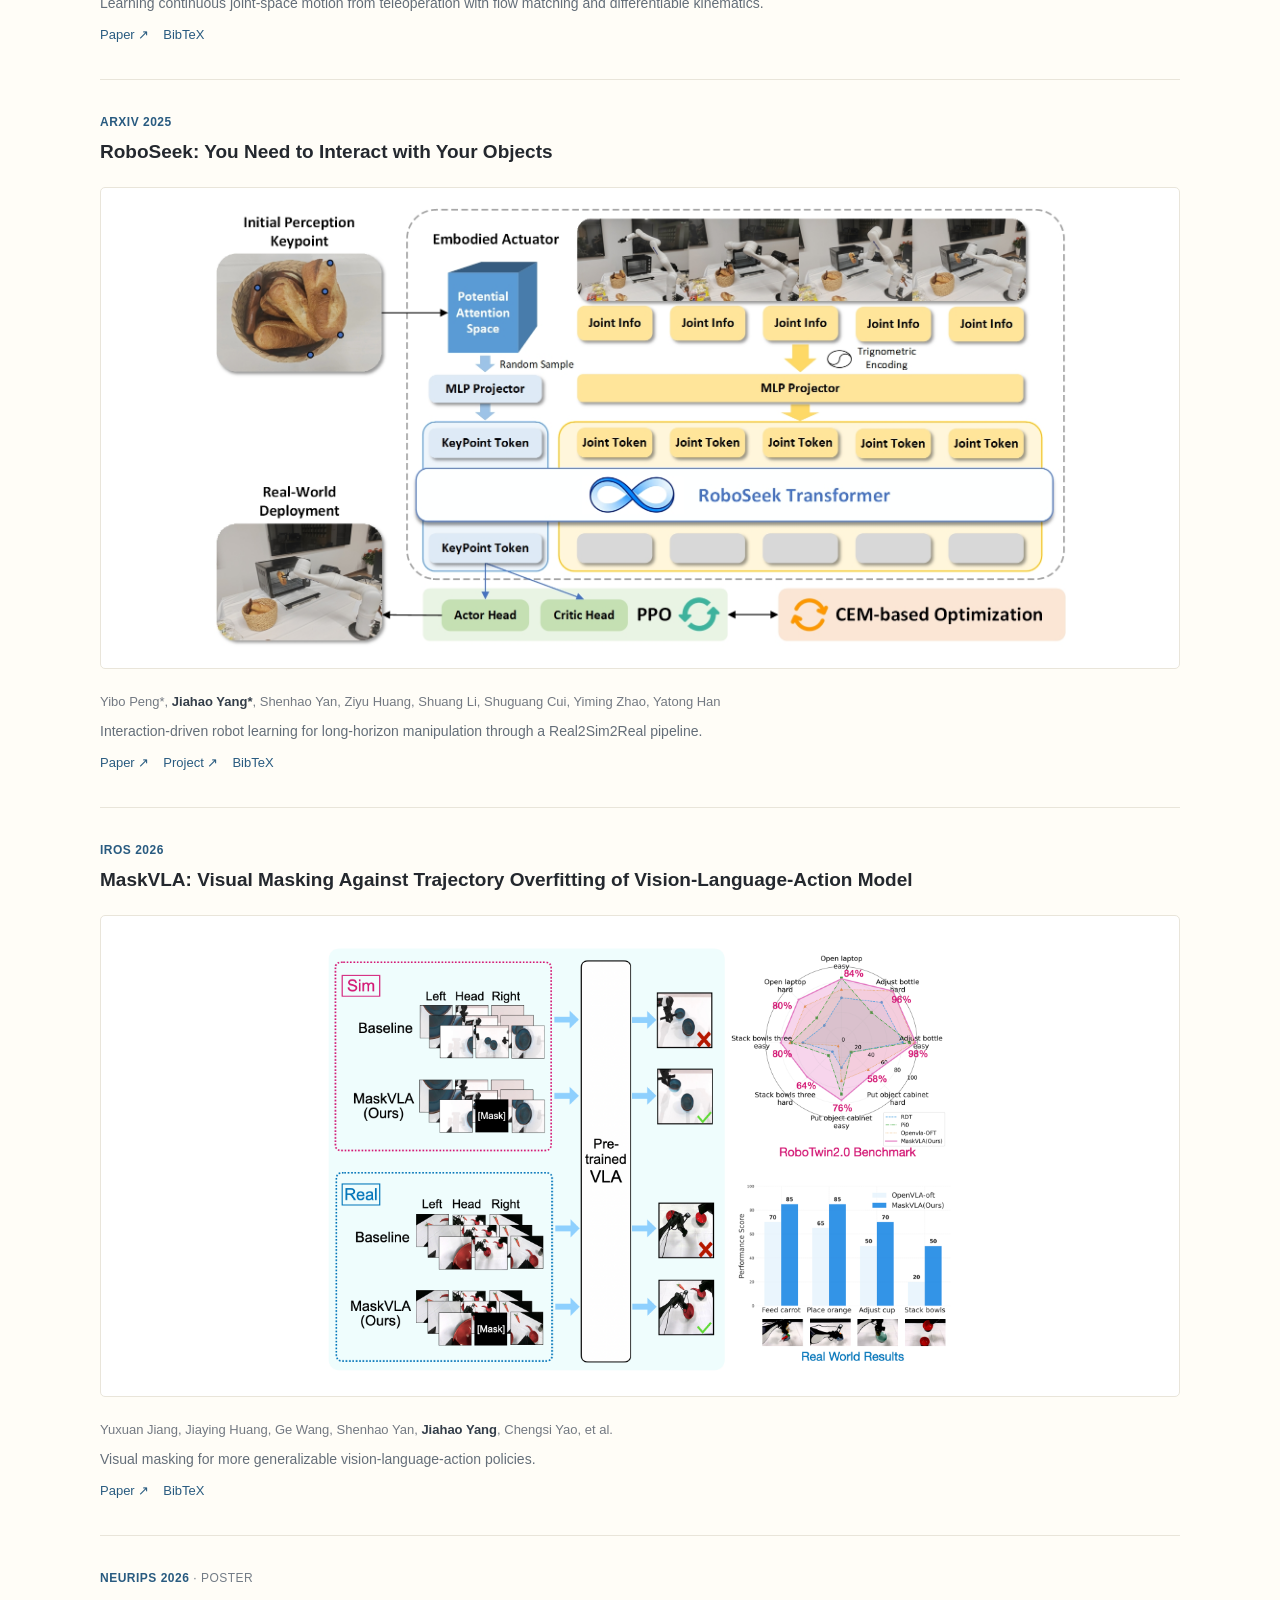
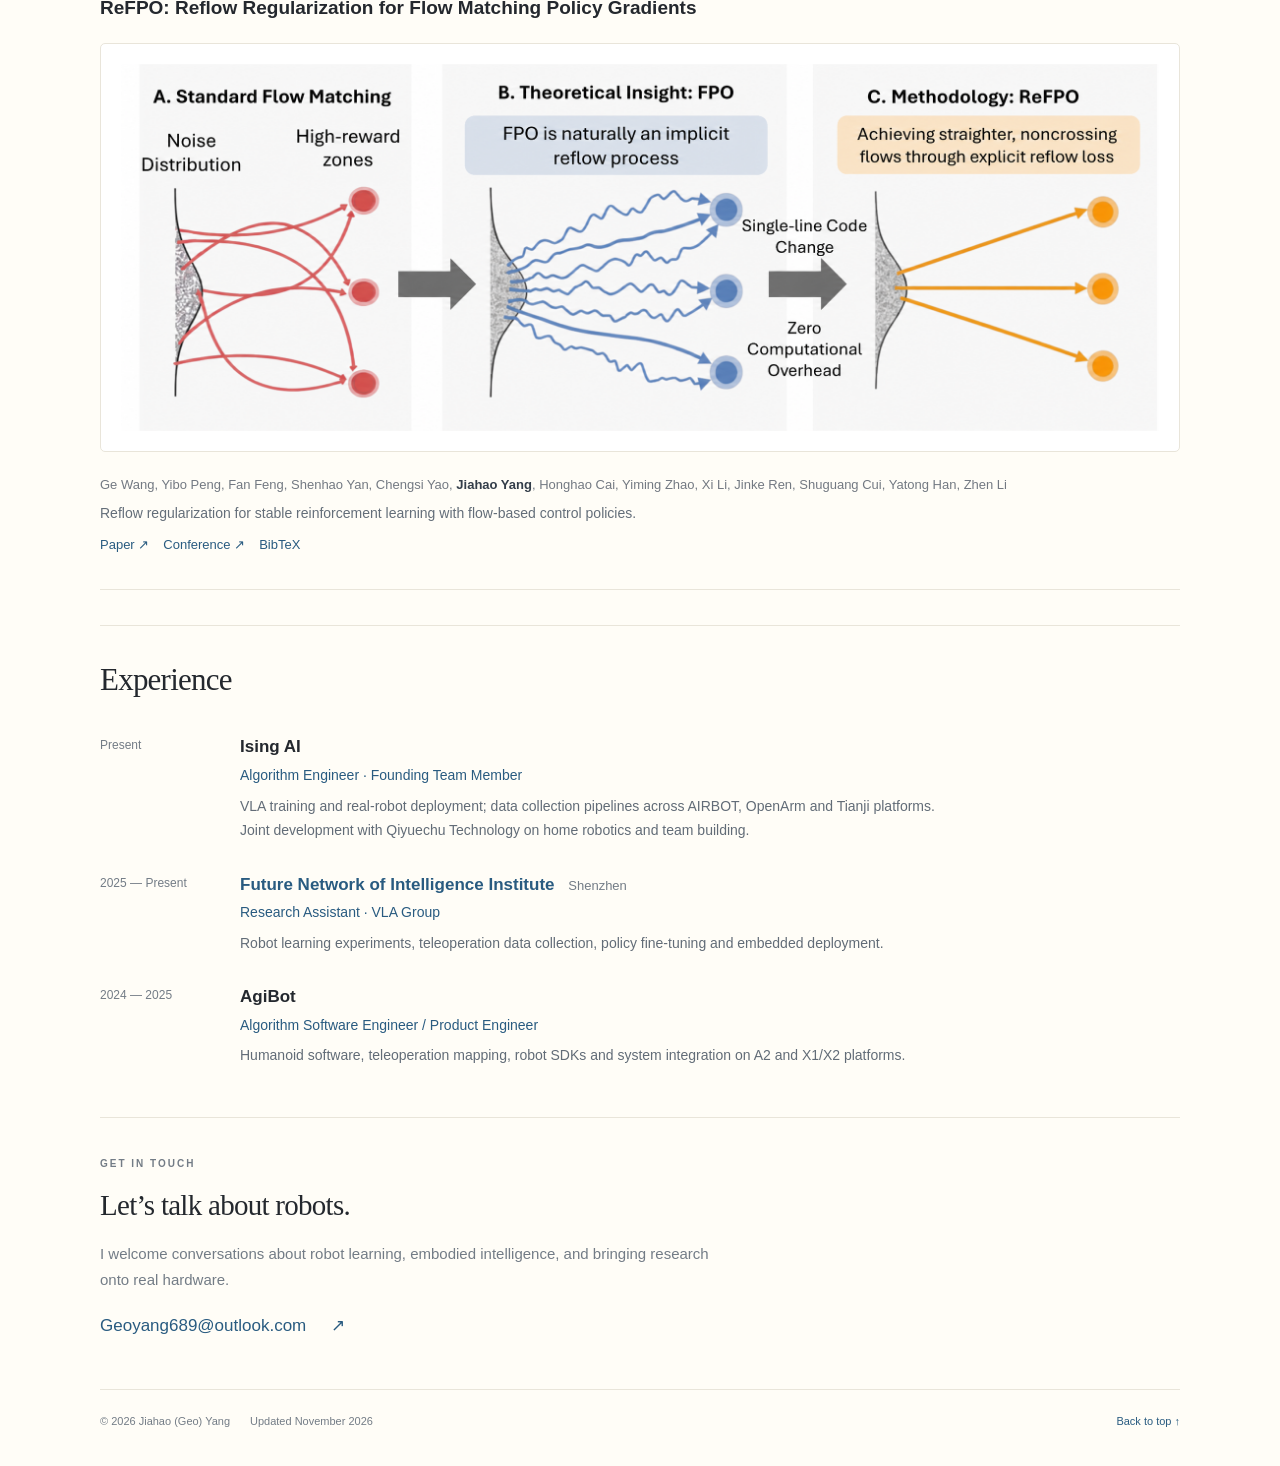
==== commit c34ed0c2: "Add full-stack engineering aspiration to biography" ====
--- a/index.html
+++ b/index.html
@@ -4,17 +4,17 @@
 <header class="topbar"><div class="topbar-inner"><div class="social-icons" aria-label="Social links"><a href="mailto:Geoyang689@outlook.com" aria-label="Email" title="Email"><svg viewBox="0 0 24 24" aria-hidden="true"><path d="M3 4h18a2 2 0 0 1 2 2v12a2 2 0 0 1-2 2H3a2 2 0 0 1-2-2V6a2 2 0 0 1 2-2zm9 10L2 7v2l10 7 10-7V7z"/></svg></a><a href="https://github.com/RedAmancy918" target="_blank" rel="noopener noreferrer" aria-label="GitHub" title="GitHub"><svg viewBox="0 0 24 24" aria-hidden="true"><path d="M12 .8a11.2 11.2 0 0 0-3.54 21.83c.56.1.77-.24.77-.54v-2.09c-3.13.68-3.79-1.33-3.79-1.33-.51-1.3-1.25-1.65-1.25-1.65-1.02-.7.08-.69.08-.69 1.13.08 1.73 1.16 1.73 1.16 1 1.72 2.63 1.22 3.27.93.1-.73.4-1.22.71-1.5-2.5-.28-5.12-1.25-5.12-5.57 0-1.23.44-2.24 1.16-3.03-.12-.28-.5-1.43.11-2.99 0 0 .95-.3 3.08 1.16a10.7 10.7 0 0 1 5.6 0c2.14-1.45 3.08-1.16 3.08-1.16.61 1.56.23 2.71.11 2.99.73.79 1.16 1.8 1.16 3.03 0 4.33-2.62 5.28-5.13 5.56.4.35.76 1.03.76 2.08v3.1c0 .3.2.65.77.54A11.2 11.2 0 0 0 12 .8z"/></svg></a><a href="https://www.linkedin.com/in/jiahao-yang-7270361b2/" target="_blank" rel="noopener noreferrer" aria-label="LinkedIn" title="LinkedIn"><svg viewBox="0 0 24 24" aria-hidden="true"><path d="M20.45 2H3.55A1.55 1.55 0 0 0 2 3.55v16.9A1.55 1.55 0 0 0 3.55 22h16.9A1.55 1.55 0 0 0 22 20.45V3.55A1.55 1.55 0 0 0 20.45 2zM8 19H5V9h3zM6.5 7.7A1.7 1.7 0 1 1 6.5 4.3a1.7 1.7 0 0 1 0 3.4zM19 19h-3v-5.1c0-1.5-.6-2-1.4-2-1.1 0-1.6.8-1.6 2V19h-3V9h2.9v1.4c.5-.9 1.4-1.6 2.8-1.6 2.2 0 3.3 1.4 3.3 4.1z"/></svg></a></div><nav aria-label="Main navigation"><a href="#about" data-i18n="about">About</a><a href="#publications" data-i18n="research">Research</a><a href="#experience" data-i18n="experience">Experience</a><a href="life.html" data-i18n="life">Life</a><a href="#contact" data-i18n="contact">Contact</a></nav></div></header>
 <div class="site-layout"><aside class="identity"><img class="portrait" src="assets/portrait.svg" data-portrait alt=""><h2>Jiahao (Geo) Yang</h2><p class="identity-role" data-i18n="role">Robot learning & embodied AI</p><div class="identity-links"><a href="mailto:Geoyang689@outlook.com">Email ↗</a><a href="https://github.com/RedAmancy918" target="_blank" rel="noopener noreferrer">GitHub ↗</a></div><p class="identity-location">Shenzhen, China</p></aside>
 <main id="content">
-<section id="about" class="hero"><div class="hero-copy"><p class="eyebrow" data-i18n="eyebrow">ROBOT LEARNING · EMBODIED AI</p><h1>Jiahao (Geo) Yang</h1><h2 class="studio-title" data-i18n="studioTitle">Robot learning,<br>from data to deployment.</h2><div class="bio"><p data-i18n="bio1">I am an incoming PhD student in Computer and Information Engineering at <a href="https://www.cuhk.edu.cn/en" target="_blank" rel="noopener noreferrer">The Chinese University of Hong Kong, Shenzhen</a>. I currently work on robot learning as a research assistant at the <a href="https://fnii.cuhk.edu.cn/" target="_blank" rel="noopener noreferrer">Future Network of Intelligence Institute (FNii)</a> in Shenzhen and an algorithm engineer at Ising AI.</p><p data-i18n="bio2">My research focuses on <strong>embodied AI, generative robot policies, and real-world manipulation</strong>. I am interested in how robots learn from demonstrations, reason about their environment, and turn model predictions into reliable physical actions.</p><p data-i18n="bio3">Previously, I worked at <a href="https://agibot.com/" target="_blank" rel="noopener noreferrer">AgiBot</a> on humanoid systems and teleoperation. I received my MSc in Mechatronics and Robotics from the <a href="https://www.gla.ac.uk/" target="_blank" rel="noopener noreferrer">University of Glasgow</a>, where I was supervised by <a href="https://www.gla.ac.uk/schools/engineering/staff/davidflynn/" target="_blank" rel="noopener noreferrer">Professor David Flynn</a> and <a href="https://www.gla.ac.uk/schools/engineering/staff/ianwatson/" target="_blank" rel="noopener noreferrer">Dr Ian Watson</a>. I hold a BEng in Mechanical Design, Manufacturing and Automation from <a href="https://www.hlju.edu.cn/en/" target="_blank" rel="noopener noreferrer">Heilongjiang University</a>.</p></div><div class="socials"><a href="mailto:Geoyang689@outlook.com">Email ↗</a><a href="https://github.com/RedAmancy918" target="_blank" rel="noopener noreferrer">GitHub ↗</a><a href="https://www.linkedin.com/in/jiahao-yang-7270361b2/" target="_blank" rel="noopener noreferrer">LinkedIn ↗</a><a href="mailto:Geoyang689@outlook.com?subject=CV%20request" data-i18n="cv">Request CV ↗</a></div></div><div class="hero-visual"><img class="portrait" src="assets/portrait.svg" data-portrait alt=""><div class="robot-visual"><img src="assets/robot-platform.png" alt="Robot arm used in MimicIK research"><p>MimicIK <span>Real-world robot learning</span></p></div></div></section>
+<section id="about" class="hero"><div class="hero-copy"><p class="eyebrow" data-i18n="eyebrow">ROBOT LEARNING · EMBODIED AI</p><h1>Jiahao (Geo) Yang</h1><h2 class="studio-title" data-i18n="studioTitle">Robot learning,<br>from data to deployment.</h2><div class="bio"><p data-i18n="bio1">I am an incoming PhD student in Computer and Information Engineering at <a href="https://www.cuhk.edu.cn/en" target="_blank" rel="noopener noreferrer">The Chinese University of Hong Kong, Shenzhen</a>. I currently work on robot learning as a research assistant at the <a href="https://fnii.cuhk.edu.cn/" target="_blank" rel="noopener noreferrer">Future Network of Intelligence Institute (FNii)</a> in Shenzhen and an algorithm engineer at Ising AI.</p><p data-i18n="bio2">My research focuses on <strong>embodied AI, generative robot policies, and real-world manipulation</strong>. I am interested in how robots learn from demonstrations, reason about their environment, and turn model predictions into reliable physical actions.</p><p data-i18n="bio3">Previously, I worked at <a href="https://agibot.com/" target="_blank" rel="noopener noreferrer">AgiBot</a> on humanoid systems and teleoperation. I received my MSc in Mechatronics and Robotics from the <a href="https://www.gla.ac.uk/" target="_blank" rel="noopener noreferrer">University of Glasgow</a>, where I was supervised by <a href="https://www.gla.ac.uk/schools/engineering/staff/davidflynn/" target="_blank" rel="noopener noreferrer">Professor David Flynn</a> and <a href="https://www.gla.ac.uk/schools/engineering/staff/ianwatson/" target="_blank" rel="noopener noreferrer">Dr Ian Watson</a>. I hold a BEng in Mechanical Design, Manufacturing and Automation from <a href="https://www.hlju.edu.cn/en/" target="_blank" rel="noopener noreferrer">Heilongjiang University</a>.</p><p data-i18n="bio4">I’m also working toward becoming a full-stack engineer.</p></div><div class="socials"><a href="mailto:Geoyang689@outlook.com">Email ↗</a><a href="https://github.com/RedAmancy918" target="_blank" rel="noopener noreferrer">GitHub ↗</a><a href="https://www.linkedin.com/in/jiahao-yang-7270361b2/" target="_blank" rel="noopener noreferrer">LinkedIn ↗</a><a href="mailto:Geoyang689@outlook.com?subject=CV%20request" data-i18n="cv">Request CV ↗</a></div></div><div class="hero-visual"><img class="portrait" src="assets/portrait.svg" data-portrait alt=""><div class="robot-visual"><img src="assets/robot-platform.png" alt="Robot arm used in MimicIK research"><p>MimicIK <span>Real-world robot learning</span></p></div></div></section>
 <section class="news-section" aria-labelledby="news-title"><div class="section-heading"><h2 id="news-title" data-i18n="news">News</h2><span class="section-note" data-i18n="latest">A few recent updates</span></div><ol class="news-list"><li><time datetime="2026-11-06">Nov 2026</time><span><a href="https://neurips.cc/virtual/2026/poster/152804" target="_blank" rel="noopener noreferrer">ReFPO</a> has been accepted to <strong>NeurIPS 2026</strong>.</span></li><li><time datetime="2026-09">Sep 2026</time><span data-i18n="news1"><a href="https://arxiv.org/abs/2609.23565" target="_blank" rel="noopener noreferrer">MaskVLA</a> has been accepted to <strong>IROS 2026</strong>.</span></li><li><time datetime="2026-06">Jun 2026</time><span data-i18n="news2">Our work on generative inverse kinematics, <a href="https://arxiv.org/abs/2606.15148" target="_blank" rel="noopener noreferrer">MimicIK</a>, is available on arXiv.</span></li><li><time datetime="2025-09">Sep 2025</time><span data-i18n="news3"><a href="https://russderrick.github.io/Roboseek/" target="_blank" rel="noopener noreferrer">RoboSeek</a>: learning manipulation through interaction.</span></li></ol></section>
 <section id="publications"><div class="section-heading"><div><p class="eyebrow" data-i18n="researchLabel">RESEARCH</p><h2 data-i18n="publications">Selected publications</h2></div><div class="publication-filter" role="group" aria-label="Publication filter"><button type="button" data-filter="selected" aria-pressed="true" data-i18n="selected">Selected</button><button type="button" data-filter="all" aria-pressed="false" data-i18n="all">All</button></div></div><div class="papers"><article class="paper" data-selected="true" >
  <header class="paper-heading"><p class="venue">arXiv 2026</p><h3><a href="https://arxiv.org/abs/2606.15148" target="_blank" rel="noopener noreferrer">MimicIK: Real-Time Generative Inverse Kinematics from Teleoperation with FK Consistency</a></h3></header><div class="paper-media"><img src="assets/mimicik.png" alt="mimicik research overview" loading="lazy"></div><div class="paper-body"><p class="authors"><strong>Jiahao Yang</strong>, Shenhao Yan, Fan Feng, Chengsi Yao, Ge Wang, Zhixin Mai, Yiming Zhao, Yatong Han</p><p class="paper-summary">Learning continuous joint-space motion from teleoperation with flow matching and differentiable kinematics.</p><div class="paper-links"><a href="https://arxiv.org/abs/2606.15148" target="_blank" rel="noopener noreferrer" data-i18n="paper">Paper ↗</a><button type="button" data-bib="mimicik">BibTeX</button></div></div></article><article class="paper" data-selected="true" >
  <header class="paper-heading"><p class="venue">arXiv 2025</p><h3><a href="https://arxiv.org/abs/2509.17783" target="_blank" rel="noopener noreferrer">RoboSeek: You Need to Interact with Your Objects</a></h3></header><div class="paper-media"><img src="assets/roboseek.jpg" alt="roboseek research overview" loading="lazy"></div><div class="paper-body"><p class="authors">Yibo Peng*, <strong>Jiahao Yang*</strong>, Shenhao Yan, Ziyu Huang, Shuang Li, Shuguang Cui, Yiming Zhao, Yatong Han</p><p class="paper-summary">Interaction-driven robot learning for long-horizon manipulation through a Real2Sim2Real pipeline.</p><div class="paper-links"><a href="https://arxiv.org/abs/2509.17783" target="_blank" rel="noopener noreferrer" data-i18n="paper">Paper ↗</a><a href="https://russderrick.github.io/Roboseek/" target="_blank" rel="noopener noreferrer" data-i18n="project">Project ↗</a><button type="button" data-bib="roboseek">BibTeX</button></div></div></article><article class="paper" data-selected="true" >
  <header class="paper-heading"><p class="venue">IROS 2026</p><h3><a href="https://arxiv.org/abs/2609.23565" target="_blank" rel="noopener noreferrer">MaskVLA: Visual Masking Against Trajectory Overfitting of Vision-Language-Action Model</a></h3></header><div class="paper-media"><img src="assets/maskvla.png" alt="maskvla research overview" loading="lazy"></div><div class="paper-body"><p class="authors">Yuxuan Jiang, Jiaying Huang, Ge Wang, Shenhao Yan, <strong>Jiahao Yang</strong>, Chengsi Yao, et al.</p><p class="paper-summary">Visual masking for more generalizable vision-language-action policies.</p><div class="paper-links"><a href="https://arxiv.org/abs/2609.23565" target="_blank" rel="noopener noreferrer" data-i18n="paper">Paper ↗</a><button type="button" data-bib="maskvla">BibTeX</button></div></div></article><article class="paper" data-selected="true" >
  <header class="paper-heading"><p class="venue">NeurIPS 2026<span> · Poster</span></p><h3><a href="https://arxiv.org/abs/2606.21086" target="_blank" rel="noopener noreferrer">ReFPO: Reflow Regularization for Flow Matching Policy Gradients</a></h3></header><div class="paper-media"><img src="assets/refpo.png" alt="refpo research overview" loading="lazy"></div><div class="paper-body"><p class="authors">Ge Wang, Yibo Peng, Fan Feng, Shenhao Yan, Chengsi Yao, <strong>Jiahao Yang</strong>, Honghao Cai, Yiming Zhao, Xi Li, Jinke Ren, Shuguang Cui, Yatong Han, Zhen Li</p><p class="paper-summary">Reflow regularization for stable reinforcement learning with flow-based control policies.</p><div class="paper-links"><a href="https://arxiv.org/abs/2606.21086" target="_blank" rel="noopener noreferrer" data-i18n="paper">Paper ↗</a><a href="https://neurips.cc/virtual/2026/poster/152804" target="_blank" rel="noopener noreferrer" data-i18n="conference">Conference ↗</a><button type="button" data-bib="refpo">BibTeX</button></div></div></article><article class="paper" data-selected="false" hidden>
- <header class="paper-heading"><p class="venue">arXiv 2026</p><h3><a href="https://arxiv.org/abs/2606.15285" target="_blank" rel="noopener noreferrer">Acting While Understanding: Asynchronous Semantic-Action Decoupling for Real-Time Vision-Language-Action Models</a></h3></header><div class="paper-media paper-type"><span>ASYNC</span><small>2026</small></div><div class="paper-body"><p class="authors">Shenhao Yan, Ge Wang, Qi Liu, Weilin Meng, <strong>Jiahao Yang</strong>, et al.</p><div class="paper-links"><a href="https://arxiv.org/abs/2606.15285" target="_blank" rel="noopener noreferrer" data-i18n="paper">Paper ↗</a><button type="button" data-bib="async">BibTeX</button></div></div></article><article class="paper" data-selected="false" hidden>
- <header class="paper-heading"><p class="venue">arXiv 2026</p><h3><a href="https://arxiv.org/abs/2606.14375" target="_blank" rel="noopener noreferrer">Elastic Queries Reinforcement Learning: Self-Aware Policy Execution for VLA Models</a></h3></header><div class="paper-media paper-type"><span>ELASTIC</span><small>2026</small></div><div class="paper-body"><p class="authors">Ge Wang, Xinyu Tan, Xiang Li, Man Luo, Chengsi Yao, Shenhao Yan, <strong>Jiahao Yang</strong>, et al.</p><div class="paper-links"><a href="https://arxiv.org/abs/2606.14375" target="_blank" rel="noopener noreferrer" data-i18n="paper">Paper ↗</a><button type="button" data-bib="elastic">BibTeX</button></div></div></article><article class="paper" data-selected="false" hidden>
- <header class="paper-heading"><p class="venue">arXiv 2026</p><h3><a href="https://arxiv.org/abs/2603.13781" target="_blank" rel="noopener noreferrer">KoopmanFlow: Spectrally Decoupled Generative Control Policy via Koopman Structural Bias</a></h3></header><div class="paper-media paper-type"><span>KOOPMAN</span><small>2026</small></div><div class="paper-body"><p class="authors">Chengsi Yao, Ge Wang, Kai Kang, Shenhao Yan, <strong>Jiahao Yang</strong>, et al.</p><div class="paper-links"><a href="https://arxiv.org/abs/2603.13781" target="_blank" rel="noopener noreferrer" data-i18n="paper">Paper ↗</a><button type="button" data-bib="koopman">BibTeX</button></div></div></article><article class="paper" data-selected="false" hidden>
- <header class="paper-heading"><p class="venue">arXiv 2026</p><h3><a href="https://arxiv.org/abs/2603.11563" target="_blank" rel="noopener noreferrer">SVLL: Staged Vision-Language Learning for Physically Grounded Embodied Task Planning</a></h3></header><div class="paper-media paper-type"><span>SVLL</span><small>2026</small></div><div class="paper-body"><p class="authors">Yuyuan Yang, Junkun Hong, Hongrong Wang, Honghao Cai, Xunpeng Ren, Ge Wang, Mingcong Lei, Shenhao Yan, <strong>Jiahao Yang</strong>, et al.</p><div class="paper-links"><a href="https://arxiv.org/abs/2603.11563" target="_blank" rel="noopener noreferrer" data-i18n="paper">Paper ↗</a><button type="button" data-bib="svll">BibTeX</button></div></div></article></div></section>
+ <header class="paper-heading"><p class="venue">arXiv 2026</p><h3><a href="https://arxiv.org/abs/2606.15285" target="_blank" rel="noopener noreferrer">Acting While Understanding: Asynchronous Semantic-Action Decoupling for Real-Time Vision-Language-Action Models</a></h3></header><div class="paper-media"><img src="assets/async-overview.png" width="1990" height="1263" alt="Asynchronous semantic-action decoupling framework for real-time VLA control" loading="lazy"></div><div class="paper-body"><p class="authors">Shenhao Yan, Ge Wang, Qi Liu, Weilin Meng, <strong>Jiahao Yang</strong>, et al.</p><div class="paper-links"><a href="https://arxiv.org/abs/2606.15285" target="_blank" rel="noopener noreferrer" data-i18n="paper">Paper ↗</a><button type="button" data-bib="async">BibTeX</button></div></div></article><article class="paper" data-selected="false" hidden>
+ <header class="paper-heading"><p class="venue">arXiv 2026</p><h3><a href="https://arxiv.org/abs/2606.14375" target="_blank" rel="noopener noreferrer">Elastic Queries Reinforcement Learning: Self-Aware Policy Execution for VLA Models</a></h3></header><div class="paper-media"><img src="assets/elastic-overview.png" width="3200" height="1077" alt="Elastic Queries reinforcement learning framework for self-aware VLA policy execution" loading="lazy"></div><div class="paper-body"><p class="authors">Ge Wang, Xinyu Tan, Xiang Li, Man Luo, Chengsi Yao, Shenhao Yan, <strong>Jiahao Yang</strong>, et al.</p><div class="paper-links"><a href="https://arxiv.org/abs/2606.14375" target="_blank" rel="noopener noreferrer" data-i18n="paper">Paper ↗</a><button type="button" data-bib="elastic">BibTeX</button></div></div></article><article class="paper" data-selected="false" hidden>
+ <header class="paper-heading"><p class="venue">arXiv 2026</p><h3><a href="https://arxiv.org/abs/2603.13781" target="_blank" rel="noopener noreferrer">KoopmanFlow: Spectrally Decoupled Generative Control Policy via Koopman Structural Bias</a></h3></header><div class="paper-media"><img src="assets/koopmanflow-overview.png" width="2200" height="1293" alt="KoopmanFlow framework for spectrally decoupled generative robot control" loading="lazy"></div><div class="paper-body"><p class="authors">Chengsi Yao, Ge Wang, Kai Kang, Shenhao Yan, <strong>Jiahao Yang</strong>, et al.</p><div class="paper-links"><a href="https://arxiv.org/abs/2603.13781" target="_blank" rel="noopener noreferrer" data-i18n="paper">Paper ↗</a><button type="button" data-bib="koopman">BibTeX</button></div></div></article><article class="paper" data-selected="false" hidden>
+ <header class="paper-heading"><p class="venue">arXiv 2026</p><h3><a href="https://arxiv.org/abs/2603.11563" target="_blank" rel="noopener noreferrer">SVLL: Staged Vision-Language Learning for Physically Grounded Embodied Task Planning</a></h3></header><div class="paper-media"><img src="assets/svll-overview.png" width="1079" height="643" alt="SVLL staged vision-language learning framework for embodied task planning" loading="lazy"></div><div class="paper-body"><p class="authors">Yuyuan Yang, Junkun Hong, Hongrong Wang, Honghao Cai, Xunpeng Ren, Ge Wang, Mingcong Lei, Shenhao Yan, <strong>Jiahao Yang</strong>, et al.</p><div class="paper-links"><a href="https://arxiv.org/abs/2603.11563" target="_blank" rel="noopener noreferrer" data-i18n="paper">Paper ↗</a><button type="button" data-bib="svll">BibTeX</button></div></div></article></div></section>
 <section id="experience"><div class="section-heading"><div><p class="eyebrow" data-i18n="experienceLabel">RESEARCH & ENGINEERING</p><h2 data-i18n="experience">Experience</h2></div></div><div class="experience-list"><article><div class="job-time" data-i18n="current">Present</div><div><h3>Ising AI</h3><p class="job-role" data-i18n="isingRole">Algorithm Engineer · Founding Team Member</p><p data-i18n="isingDesc">VLA training and real-robot deployment; data collection pipelines across AIRBOT, OpenArm and Tianji platforms. Joint development with Qiyuechu Technology on home robotics and team building.</p></div></article><article><div class="job-time">2025 — <span data-i18n="present">Present</span></div><div><h3><a href="https://fnii.cuhk.edu.cn/" target="_blank" rel="noopener noreferrer">Future Network of Intelligence Institute</a> <span>Shenzhen</span></h3><p class="job-role" data-i18n="fniiRole">Research Assistant · VLA Group</p><p data-i18n="fniiDesc">Robot learning experiments, teleoperation data collection, policy fine-tuning and embedded deployment.</p></div></article><article><div class="job-time">2024 — 2025</div><div><h3>AgiBot</h3><p class="job-role" data-i18n="agibotRole">Algorithm Software Engineer / Product Engineer</p><p data-i18n="agibotDesc">Humanoid software, teleoperation mapping, robot SDKs and system integration on A2 and X1/X2 platforms.</p></div></article></div></section>
 <!-- Education temporarily hidden; remove this comment wrapper to restore.
 <section id="education"><div class="section-heading"><h2 data-i18n="education">Education</h2></div><div class="education-list"><div><span class="edu-date" data-i18n="incoming">Incoming · Spring intake</span><h3 data-i18n="cuhk">The Chinese University of Hong Kong, Shenzhen</h3><p data-i18n="phd">PhD in Computer and Information Engineering</p></div><div><span class="edu-date">2022 — 2024</span><h3 data-i18n="glasgow">University of Glasgow</h3><p data-i18n="msc">MSc in Mechatronics and Robotics</p></div><div><span class="edu-date">2016 — 2020</span><h3 data-i18n="hlju">Heilongjiang University</h3><p data-i18n="beng">BEng in Mechanical Design, Manufacturing and Automation</p></div></div></section>
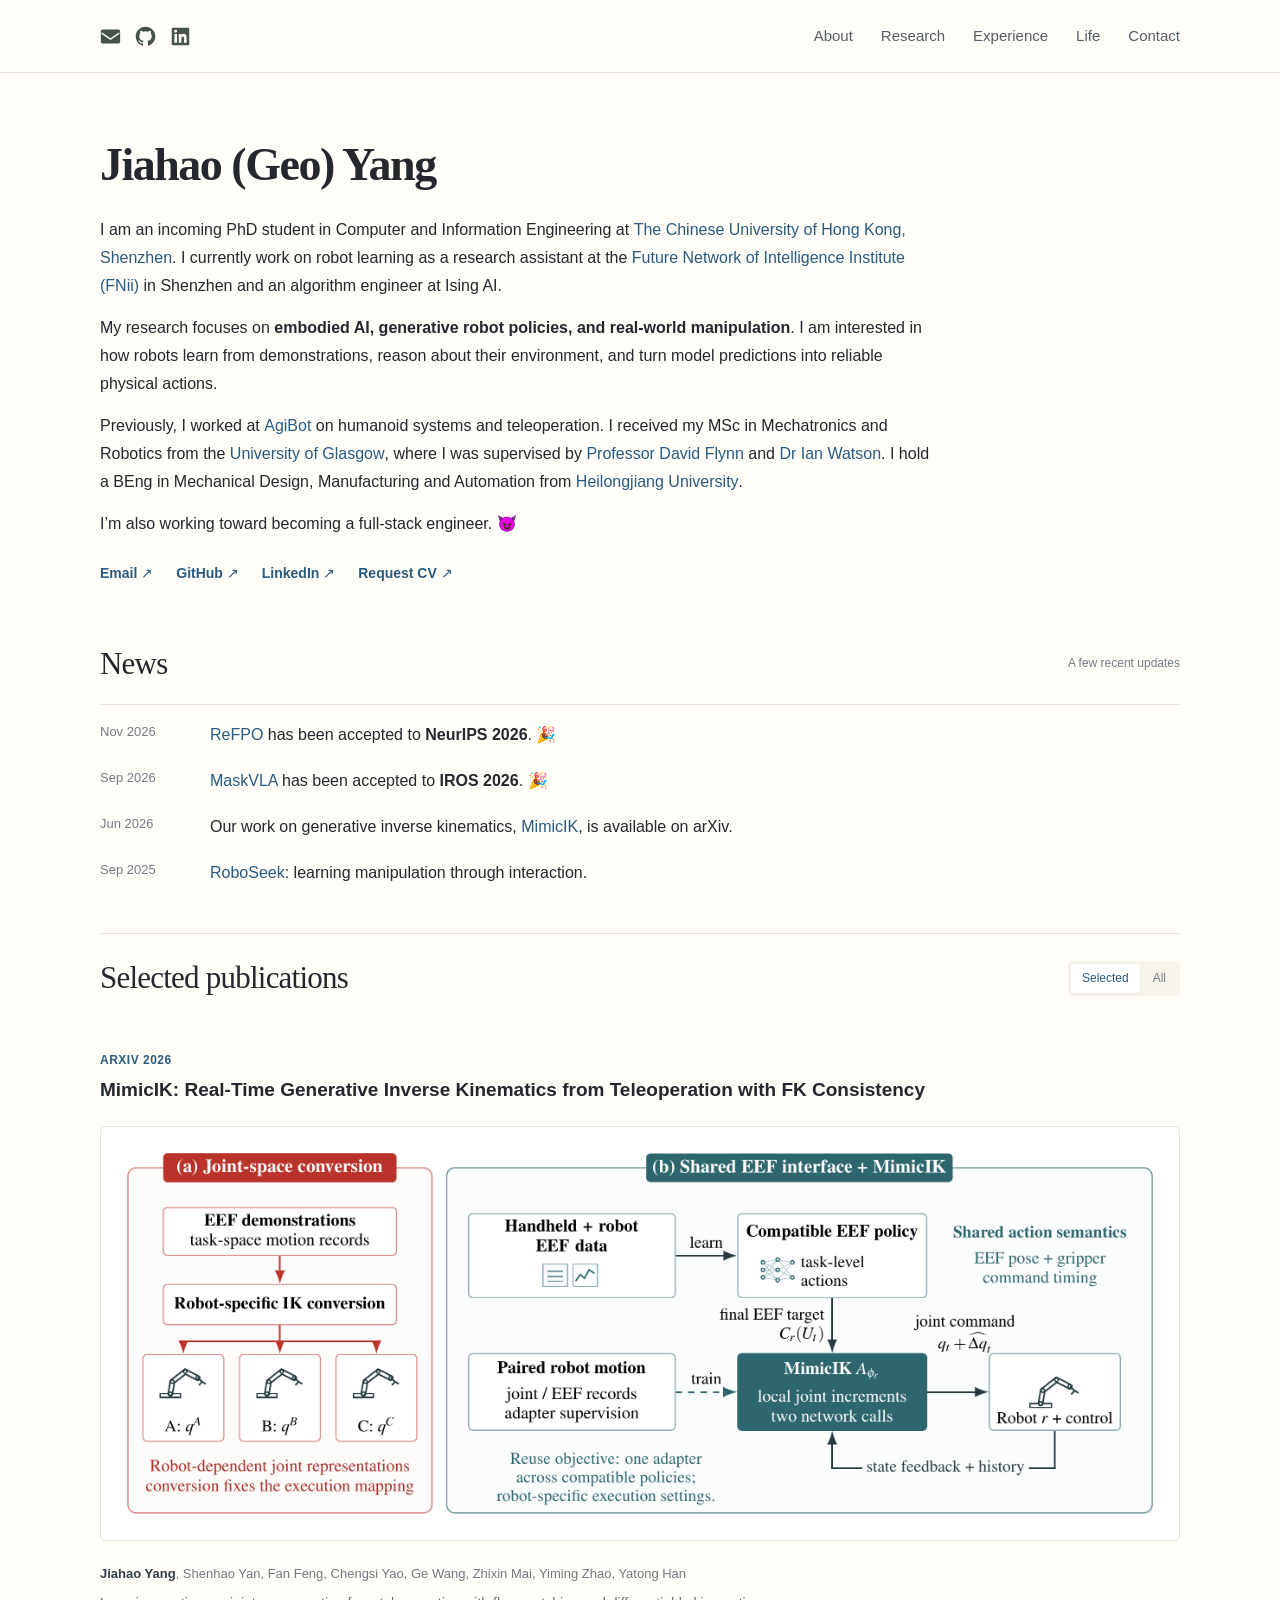
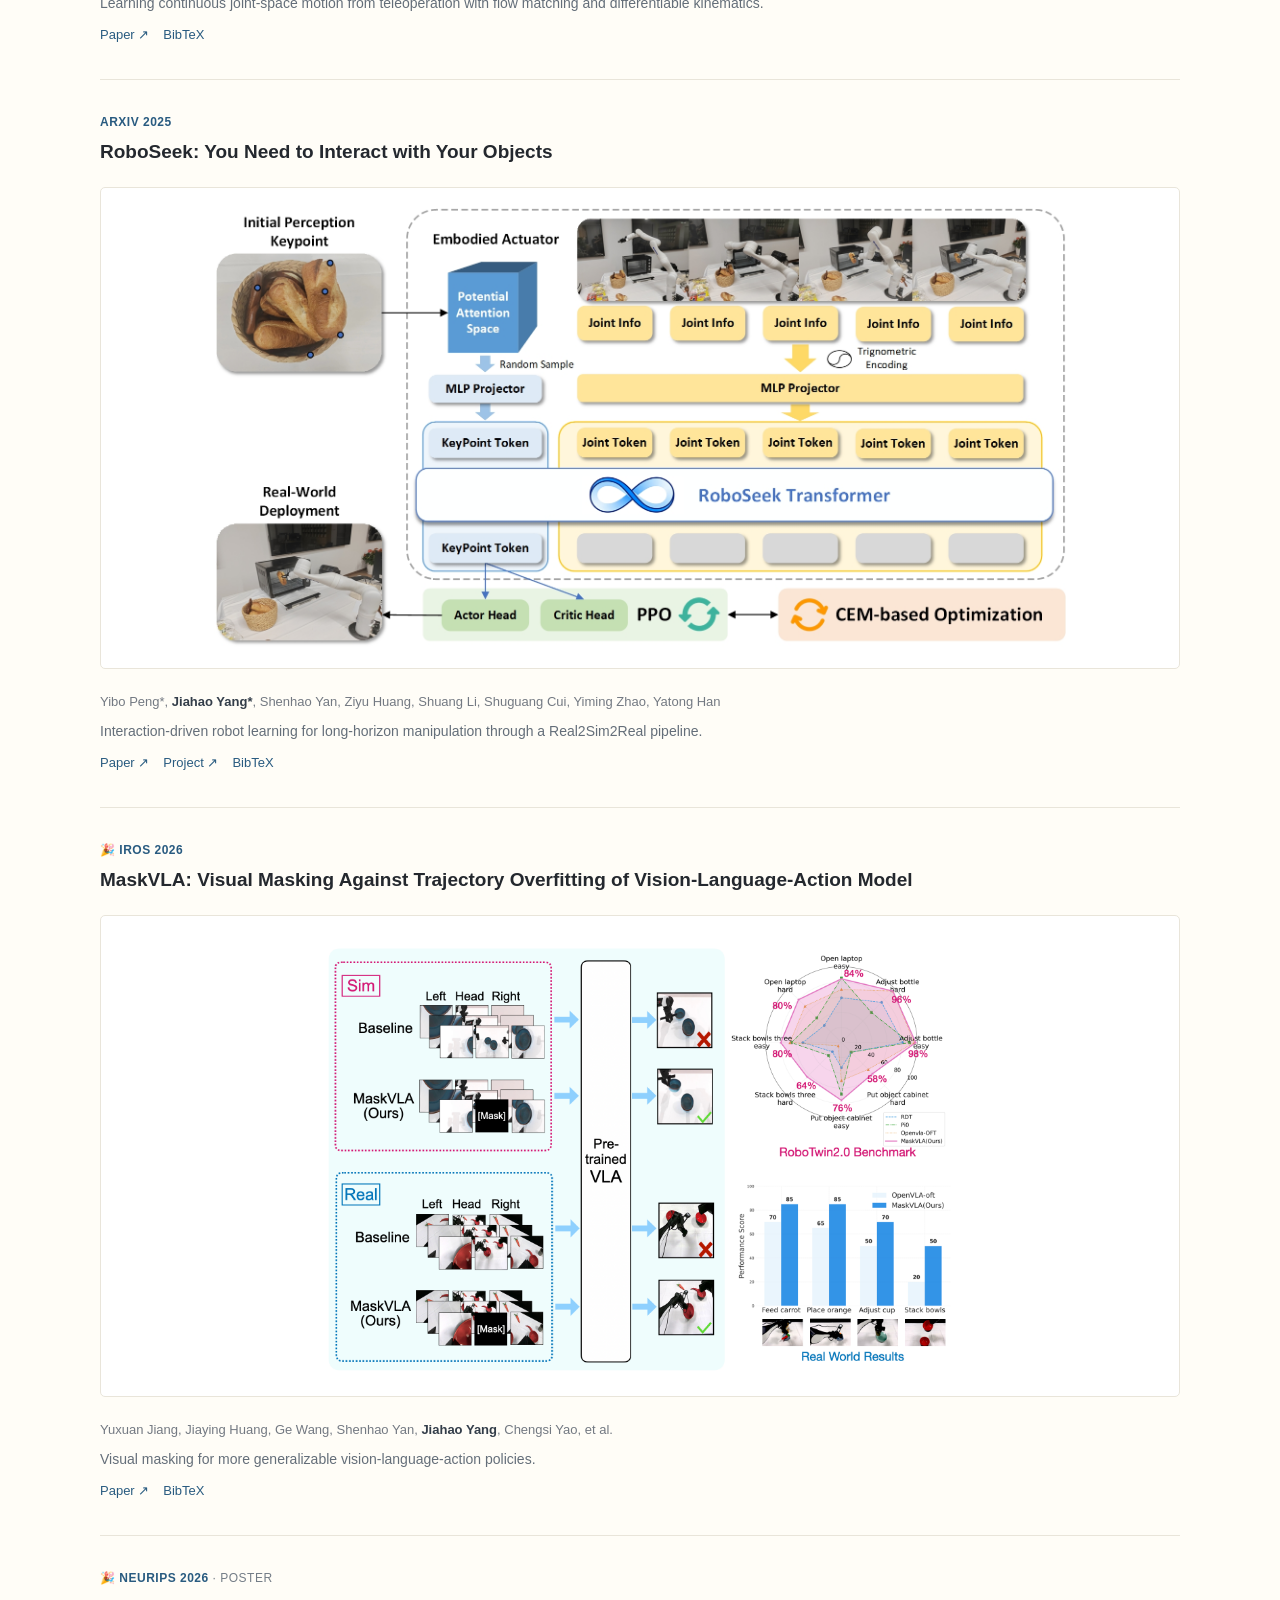
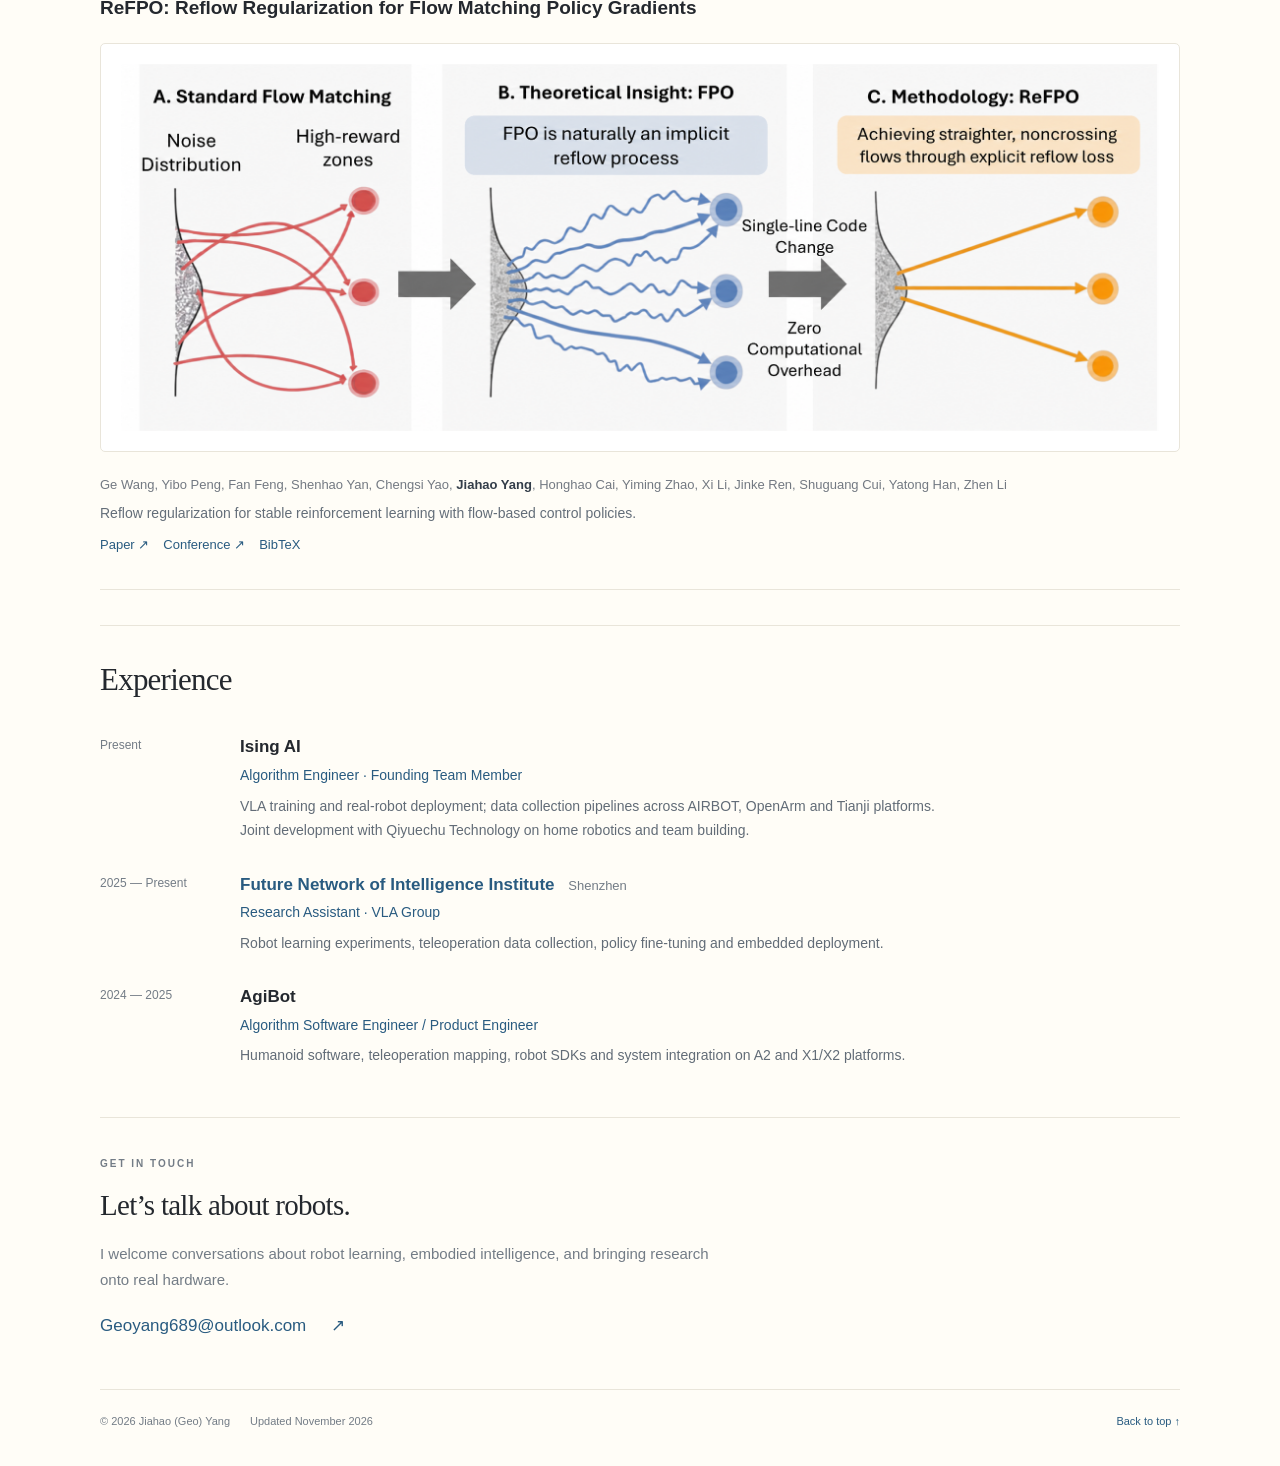
==== commit e87af839: "Add personality and publication celebration emoji" ====
--- a/index.html
+++ b/index.html
@@ -4,13 +4,13 @@
 <header class="topbar"><div class="topbar-inner"><div class="social-icons" aria-label="Social links"><a href="mailto:Geoyang689@outlook.com" aria-label="Email" title="Email"><svg viewBox="0 0 24 24" aria-hidden="true"><path d="M3 4h18a2 2 0 0 1 2 2v12a2 2 0 0 1-2 2H3a2 2 0 0 1-2-2V6a2 2 0 0 1 2-2zm9 10L2 7v2l10 7 10-7V7z"/></svg></a><a href="https://github.com/RedAmancy918" target="_blank" rel="noopener noreferrer" aria-label="GitHub" title="GitHub"><svg viewBox="0 0 24 24" aria-hidden="true"><path d="M12 .8a11.2 11.2 0 0 0-3.54 21.83c.56.1.77-.24.77-.54v-2.09c-3.13.68-3.79-1.33-3.79-1.33-.51-1.3-1.25-1.65-1.25-1.65-1.02-.7.08-.69.08-.69 1.13.08 1.73 1.16 1.73 1.16 1 1.72 2.63 1.22 3.27.93.1-.73.4-1.22.71-1.5-2.5-.28-5.12-1.25-5.12-5.57 0-1.23.44-2.24 1.16-3.03-.12-.28-.5-1.43.11-2.99 0 0 .95-.3 3.08 1.16a10.7 10.7 0 0 1 5.6 0c2.14-1.45 3.08-1.16 3.08-1.16.61 1.56.23 2.71.11 2.99.73.79 1.16 1.8 1.16 3.03 0 4.33-2.62 5.28-5.13 5.56.4.35.76 1.03.76 2.08v3.1c0 .3.2.65.77.54A11.2 11.2 0 0 0 12 .8z"/></svg></a><a href="https://www.linkedin.com/in/jiahao-yang-7270361b2/" target="_blank" rel="noopener noreferrer" aria-label="LinkedIn" title="LinkedIn"><svg viewBox="0 0 24 24" aria-hidden="true"><path d="M20.45 2H3.55A1.55 1.55 0 0 0 2 3.55v16.9A1.55 1.55 0 0 0 3.55 22h16.9A1.55 1.55 0 0 0 22 20.45V3.55A1.55 1.55 0 0 0 20.45 2zM8 19H5V9h3zM6.5 7.7A1.7 1.7 0 1 1 6.5 4.3a1.7 1.7 0 0 1 0 3.4zM19 19h-3v-5.1c0-1.5-.6-2-1.4-2-1.1 0-1.6.8-1.6 2V19h-3V9h2.9v1.4c.5-.9 1.4-1.6 2.8-1.6 2.2 0 3.3 1.4 3.3 4.1z"/></svg></a></div><nav aria-label="Main navigation"><a href="#about" data-i18n="about">About</a><a href="#publications" data-i18n="research">Research</a><a href="#experience" data-i18n="experience">Experience</a><a href="life.html" data-i18n="life">Life</a><a href="#contact" data-i18n="contact">Contact</a></nav></div></header>
 <div class="site-layout"><aside class="identity"><img class="portrait" src="assets/portrait.svg" data-portrait alt=""><h2>Jiahao (Geo) Yang</h2><p class="identity-role" data-i18n="role">Robot learning & embodied AI</p><div class="identity-links"><a href="mailto:Geoyang689@outlook.com">Email ↗</a><a href="https://github.com/RedAmancy918" target="_blank" rel="noopener noreferrer">GitHub ↗</a></div><p class="identity-location">Shenzhen, China</p></aside>
 <main id="content">
-<section id="about" class="hero"><div class="hero-copy"><p class="eyebrow" data-i18n="eyebrow">ROBOT LEARNING · EMBODIED AI</p><h1>Jiahao (Geo) Yang</h1><h2 class="studio-title" data-i18n="studioTitle">Robot learning,<br>from data to deployment.</h2><div class="bio"><p data-i18n="bio1">I am an incoming PhD student in Computer and Information Engineering at <a href="https://www.cuhk.edu.cn/en" target="_blank" rel="noopener noreferrer">The Chinese University of Hong Kong, Shenzhen</a>. I currently work on robot learning as a research assistant at the <a href="https://fnii.cuhk.edu.cn/" target="_blank" rel="noopener noreferrer">Future Network of Intelligence Institute (FNii)</a> in Shenzhen and an algorithm engineer at Ising AI.</p><p data-i18n="bio2">My research focuses on <strong>embodied AI, generative robot policies, and real-world manipulation</strong>. I am interested in how robots learn from demonstrations, reason about their environment, and turn model predictions into reliable physical actions.</p><p data-i18n="bio3">Previously, I worked at <a href="https://agibot.com/" target="_blank" rel="noopener noreferrer">AgiBot</a> on humanoid systems and teleoperation. I received my MSc in Mechatronics and Robotics from the <a href="https://www.gla.ac.uk/" target="_blank" rel="noopener noreferrer">University of Glasgow</a>, where I was supervised by <a href="https://www.gla.ac.uk/schools/engineering/staff/davidflynn/" target="_blank" rel="noopener noreferrer">Professor David Flynn</a> and <a href="https://www.gla.ac.uk/schools/engineering/staff/ianwatson/" target="_blank" rel="noopener noreferrer">Dr Ian Watson</a>. I hold a BEng in Mechanical Design, Manufacturing and Automation from <a href="https://www.hlju.edu.cn/en/" target="_blank" rel="noopener noreferrer">Heilongjiang University</a>.</p><p data-i18n="bio4">I’m also working toward becoming a full-stack engineer.</p></div><div class="socials"><a href="mailto:Geoyang689@outlook.com">Email ↗</a><a href="https://github.com/RedAmancy918" target="_blank" rel="noopener noreferrer">GitHub ↗</a><a href="https://www.linkedin.com/in/jiahao-yang-7270361b2/" target="_blank" rel="noopener noreferrer">LinkedIn ↗</a><a href="mailto:Geoyang689@outlook.com?subject=CV%20request" data-i18n="cv">Request CV ↗</a></div></div><div class="hero-visual"><img class="portrait" src="assets/portrait.svg" data-portrait alt=""><div class="robot-visual"><img src="assets/robot-platform.png" alt="Robot arm used in MimicIK research"><p>MimicIK <span>Real-world robot learning</span></p></div></div></section>
-<section class="news-section" aria-labelledby="news-title"><div class="section-heading"><h2 id="news-title" data-i18n="news">News</h2><span class="section-note" data-i18n="latest">A few recent updates</span></div><ol class="news-list"><li><time datetime="2026-11-06">Nov 2026</time><span><a href="https://neurips.cc/virtual/2026/poster/152804" target="_blank" rel="noopener noreferrer">ReFPO</a> has been accepted to <strong>NeurIPS 2026</strong>.</span></li><li><time datetime="2026-09">Sep 2026</time><span data-i18n="news1"><a href="https://arxiv.org/abs/2609.23565" target="_blank" rel="noopener noreferrer">MaskVLA</a> has been accepted to <strong>IROS 2026</strong>.</span></li><li><time datetime="2026-06">Jun 2026</time><span data-i18n="news2">Our work on generative inverse kinematics, <a href="https://arxiv.org/abs/2606.15148" target="_blank" rel="noopener noreferrer">MimicIK</a>, is available on arXiv.</span></li><li><time datetime="2025-09">Sep 2025</time><span data-i18n="news3"><a href="https://russderrick.github.io/Roboseek/" target="_blank" rel="noopener noreferrer">RoboSeek</a>: learning manipulation through interaction.</span></li></ol></section>
+<section id="about" class="hero"><div class="hero-copy"><p class="eyebrow" data-i18n="eyebrow">ROBOT LEARNING · EMBODIED AI</p><h1>Jiahao (Geo) Yang</h1><h2 class="studio-title" data-i18n="studioTitle">Robot learning,<br>from data to deployment.</h2><div class="bio"><p data-i18n="bio1">I am an incoming PhD student in Computer and Information Engineering at <a href="https://www.cuhk.edu.cn/en" target="_blank" rel="noopener noreferrer">The Chinese University of Hong Kong, Shenzhen</a>. I currently work on robot learning as a research assistant at the <a href="https://fnii.cuhk.edu.cn/" target="_blank" rel="noopener noreferrer">Future Network of Intelligence Institute (FNii)</a> in Shenzhen and an algorithm engineer at Ising AI.</p><p data-i18n="bio2">My research focuses on <strong>embodied AI, generative robot policies, and real-world manipulation</strong>. I am interested in how robots learn from demonstrations, reason about their environment, and turn model predictions into reliable physical actions.</p><p data-i18n="bio3">Previously, I worked at <a href="https://agibot.com/" target="_blank" rel="noopener noreferrer">AgiBot</a> on humanoid systems and teleoperation. I received my MSc in Mechatronics and Robotics from the <a href="https://www.gla.ac.uk/" target="_blank" rel="noopener noreferrer">University of Glasgow</a>, where I was supervised by <a href="https://www.gla.ac.uk/schools/engineering/staff/davidflynn/" target="_blank" rel="noopener noreferrer">Professor David Flynn</a> and <a href="https://www.gla.ac.uk/schools/engineering/staff/ianwatson/" target="_blank" rel="noopener noreferrer">Dr Ian Watson</a>. I hold a BEng in Mechanical Design, Manufacturing and Automation from <a href="https://www.hlju.edu.cn/en/" target="_blank" rel="noopener noreferrer">Heilongjiang University</a>.</p><p data-i18n="bio4">I’m also working toward becoming a full-stack engineer. 😈</p></div><div class="socials"><a href="mailto:Geoyang689@outlook.com">Email ↗</a><a href="https://github.com/RedAmancy918" target="_blank" rel="noopener noreferrer">GitHub ↗</a><a href="https://www.linkedin.com/in/jiahao-yang-7270361b2/" target="_blank" rel="noopener noreferrer">LinkedIn ↗</a><a href="mailto:Geoyang689@outlook.com?subject=CV%20request" data-i18n="cv">Request CV ↗</a></div></div><div class="hero-visual"><img class="portrait" src="assets/portrait.svg" data-portrait alt=""><div class="robot-visual"><img src="assets/robot-platform.png" alt="Robot arm used in MimicIK research"><p>MimicIK <span>Real-world robot learning</span></p></div></div></section>
+<section class="news-section" aria-labelledby="news-title"><div class="section-heading"><h2 id="news-title" data-i18n="news">News</h2><span class="section-note" data-i18n="latest">A few recent updates</span></div><ol class="news-list"><li><time datetime="2026-11-06">Nov 2026</time><span><a href="https://neurips.cc/virtual/2026/poster/152804" target="_blank" rel="noopener noreferrer">ReFPO</a> has been accepted to <strong>NeurIPS 2026</strong>. 🎉</span></li><li><time datetime="2026-09">Sep 2026</time><span data-i18n="news1"><a href="https://arxiv.org/abs/2609.23565" target="_blank" rel="noopener noreferrer">MaskVLA</a> has been accepted to <strong>IROS 2026</strong>. 🎉</span></li><li><time datetime="2026-06">Jun 2026</time><span data-i18n="news2">Our work on generative inverse kinematics, <a href="https://arxiv.org/abs/2606.15148" target="_blank" rel="noopener noreferrer">MimicIK</a>, is available on arXiv.</span></li><li><time datetime="2025-09">Sep 2025</time><span data-i18n="news3"><a href="https://russderrick.github.io/Roboseek/" target="_blank" rel="noopener noreferrer">RoboSeek</a>: learning manipulation through interaction.</span></li></ol></section>
 <section id="publications"><div class="section-heading"><div><p class="eyebrow" data-i18n="researchLabel">RESEARCH</p><h2 data-i18n="publications">Selected publications</h2></div><div class="publication-filter" role="group" aria-label="Publication filter"><button type="button" data-filter="selected" aria-pressed="true" data-i18n="selected">Selected</button><button type="button" data-filter="all" aria-pressed="false" data-i18n="all">All</button></div></div><div class="papers"><article class="paper" data-selected="true" >
  <header class="paper-heading"><p class="venue">arXiv 2026</p><h3><a href="https://arxiv.org/abs/2606.15148" target="_blank" rel="noopener noreferrer">MimicIK: Real-Time Generative Inverse Kinematics from Teleoperation with FK Consistency</a></h3></header><div class="paper-media"><img src="assets/mimicik.png" alt="mimicik research overview" loading="lazy"></div><div class="paper-body"><p class="authors"><strong>Jiahao Yang</strong>, Shenhao Yan, Fan Feng, Chengsi Yao, Ge Wang, Zhixin Mai, Yiming Zhao, Yatong Han</p><p class="paper-summary">Learning continuous joint-space motion from teleoperation with flow matching and differentiable kinematics.</p><div class="paper-links"><a href="https://arxiv.org/abs/2606.15148" target="_blank" rel="noopener noreferrer" data-i18n="paper">Paper ↗</a><button type="button" data-bib="mimicik">BibTeX</button></div></div></article><article class="paper" data-selected="true" >
  <header class="paper-heading"><p class="venue">arXiv 2025</p><h3><a href="https://arxiv.org/abs/2509.17783" target="_blank" rel="noopener noreferrer">RoboSeek: You Need to Interact with Your Objects</a></h3></header><div class="paper-media"><img src="assets/roboseek.jpg" alt="roboseek research overview" loading="lazy"></div><div class="paper-body"><p class="authors">Yibo Peng*, <strong>Jiahao Yang*</strong>, Shenhao Yan, Ziyu Huang, Shuang Li, Shuguang Cui, Yiming Zhao, Yatong Han</p><p class="paper-summary">Interaction-driven robot learning for long-horizon manipulation through a Real2Sim2Real pipeline.</p><div class="paper-links"><a href="https://arxiv.org/abs/2509.17783" target="_blank" rel="noopener noreferrer" data-i18n="paper">Paper ↗</a><a href="https://russderrick.github.io/Roboseek/" target="_blank" rel="noopener noreferrer" data-i18n="project">Project ↗</a><button type="button" data-bib="roboseek">BibTeX</button></div></div></article><article class="paper" data-selected="true" >
- <header class="paper-heading"><p class="venue">IROS 2026</p><h3><a href="https://arxiv.org/abs/2609.23565" target="_blank" rel="noopener noreferrer">MaskVLA: Visual Masking Against Trajectory Overfitting of Vision-Language-Action Model</a></h3></header><div class="paper-media"><img src="assets/maskvla.png" alt="maskvla research overview" loading="lazy"></div><div class="paper-body"><p class="authors">Yuxuan Jiang, Jiaying Huang, Ge Wang, Shenhao Yan, <strong>Jiahao Yang</strong>, Chengsi Yao, et al.</p><p class="paper-summary">Visual masking for more generalizable vision-language-action policies.</p><div class="paper-links"><a href="https://arxiv.org/abs/2609.23565" target="_blank" rel="noopener noreferrer" data-i18n="paper">Paper ↗</a><button type="button" data-bib="maskvla">BibTeX</button></div></div></article><article class="paper" data-selected="true" >
- <header class="paper-heading"><p class="venue">NeurIPS 2026<span> · Poster</span></p><h3><a href="https://arxiv.org/abs/2606.21086" target="_blank" rel="noopener noreferrer">ReFPO: Reflow Regularization for Flow Matching Policy Gradients</a></h3></header><div class="paper-media"><img src="assets/refpo.png" alt="refpo research overview" loading="lazy"></div><div class="paper-body"><p class="authors">Ge Wang, Yibo Peng, Fan Feng, Shenhao Yan, Chengsi Yao, <strong>Jiahao Yang</strong>, Honghao Cai, Yiming Zhao, Xi Li, Jinke Ren, Shuguang Cui, Yatong Han, Zhen Li</p><p class="paper-summary">Reflow regularization for stable reinforcement learning with flow-based control policies.</p><div class="paper-links"><a href="https://arxiv.org/abs/2606.21086" target="_blank" rel="noopener noreferrer" data-i18n="paper">Paper ↗</a><a href="https://neurips.cc/virtual/2026/poster/152804" target="_blank" rel="noopener noreferrer" data-i18n="conference">Conference ↗</a><button type="button" data-bib="refpo">BibTeX</button></div></div></article><article class="paper" data-selected="false" hidden>
+ <header class="paper-heading"><p class="venue">🎉 IROS 2026</p><h3><a href="https://arxiv.org/abs/2609.23565" target="_blank" rel="noopener noreferrer">MaskVLA: Visual Masking Against Trajectory Overfitting of Vision-Language-Action Model</a></h3></header><div class="paper-media"><img src="assets/maskvla.png" alt="maskvla research overview" loading="lazy"></div><div class="paper-body"><p class="authors">Yuxuan Jiang, Jiaying Huang, Ge Wang, Shenhao Yan, <strong>Jiahao Yang</strong>, Chengsi Yao, et al.</p><p class="paper-summary">Visual masking for more generalizable vision-language-action policies.</p><div class="paper-links"><a href="https://arxiv.org/abs/2609.23565" target="_blank" rel="noopener noreferrer" data-i18n="paper">Paper ↗</a><button type="button" data-bib="maskvla">BibTeX</button></div></div></article><article class="paper" data-selected="true" >
+ <header class="paper-heading"><p class="venue">🎉 NeurIPS 2026<span> · Poster</span></p><h3><a href="https://arxiv.org/abs/2606.21086" target="_blank" rel="noopener noreferrer">ReFPO: Reflow Regularization for Flow Matching Policy Gradients</a></h3></header><div class="paper-media"><img src="assets/refpo.png" alt="refpo research overview" loading="lazy"></div><div class="paper-body"><p class="authors">Ge Wang, Yibo Peng, Fan Feng, Shenhao Yan, Chengsi Yao, <strong>Jiahao Yang</strong>, Honghao Cai, Yiming Zhao, Xi Li, Jinke Ren, Shuguang Cui, Yatong Han, Zhen Li</p><p class="paper-summary">Reflow regularization for stable reinforcement learning with flow-based control policies.</p><div class="paper-links"><a href="https://arxiv.org/abs/2606.21086" target="_blank" rel="noopener noreferrer" data-i18n="paper">Paper ↗</a><a href="https://neurips.cc/virtual/2026/poster/152804" target="_blank" rel="noopener noreferrer" data-i18n="conference">Conference ↗</a><button type="button" data-bib="refpo">BibTeX</button></div></div></article><article class="paper" data-selected="false" hidden>
  <header class="paper-heading"><p class="venue">arXiv 2026</p><h3><a href="https://arxiv.org/abs/2606.15285" target="_blank" rel="noopener noreferrer">Acting While Understanding: Asynchronous Semantic-Action Decoupling for Real-Time Vision-Language-Action Models</a></h3></header><div class="paper-media"><img src="assets/async-overview.png" width="1990" height="1263" alt="Asynchronous semantic-action decoupling framework for real-time VLA control" loading="lazy"></div><div class="paper-body"><p class="authors">Shenhao Yan, Ge Wang, Qi Liu, Weilin Meng, <strong>Jiahao Yang</strong>, et al.</p><div class="paper-links"><a href="https://arxiv.org/abs/2606.15285" target="_blank" rel="noopener noreferrer" data-i18n="paper">Paper ↗</a><button type="button" data-bib="async">BibTeX</button></div></div></article><article class="paper" data-selected="false" hidden>
  <header class="paper-heading"><p class="venue">arXiv 2026</p><h3><a href="https://arxiv.org/abs/2606.14375" target="_blank" rel="noopener noreferrer">Elastic Queries Reinforcement Learning: Self-Aware Policy Execution for VLA Models</a></h3></header><div class="paper-media"><img src="assets/elastic-overview.png" width="3200" height="1077" alt="Elastic Queries reinforcement learning framework for self-aware VLA policy execution" loading="lazy"></div><div class="paper-body"><p class="authors">Ge Wang, Xinyu Tan, Xiang Li, Man Luo, Chengsi Yao, Shenhao Yan, <strong>Jiahao Yang</strong>, et al.</p><div class="paper-links"><a href="https://arxiv.org/abs/2606.14375" target="_blank" rel="noopener noreferrer" data-i18n="paper">Paper ↗</a><button type="button" data-bib="elastic">BibTeX</button></div></div></article><article class="paper" data-selected="false" hidden>
  <header class="paper-heading"><p class="venue">arXiv 2026</p><h3><a href="https://arxiv.org/abs/2603.13781" target="_blank" rel="noopener noreferrer">KoopmanFlow: Spectrally Decoupled Generative Control Policy via Koopman Structural Bias</a></h3></header><div class="paper-media"><img src="assets/koopmanflow-overview.png" width="2200" height="1293" alt="KoopmanFlow framework for spectrally decoupled generative robot control" loading="lazy"></div><div class="paper-body"><p class="authors">Chengsi Yao, Ge Wang, Kai Kang, Shenhao Yan, <strong>Jiahao Yang</strong>, et al.</p><div class="paper-links"><a href="https://arxiv.org/abs/2603.13781" target="_blank" rel="noopener noreferrer" data-i18n="paper">Paper ↗</a><button type="button" data-bib="koopman">BibTeX</button></div></div></article><article class="paper" data-selected="false" hidden>
